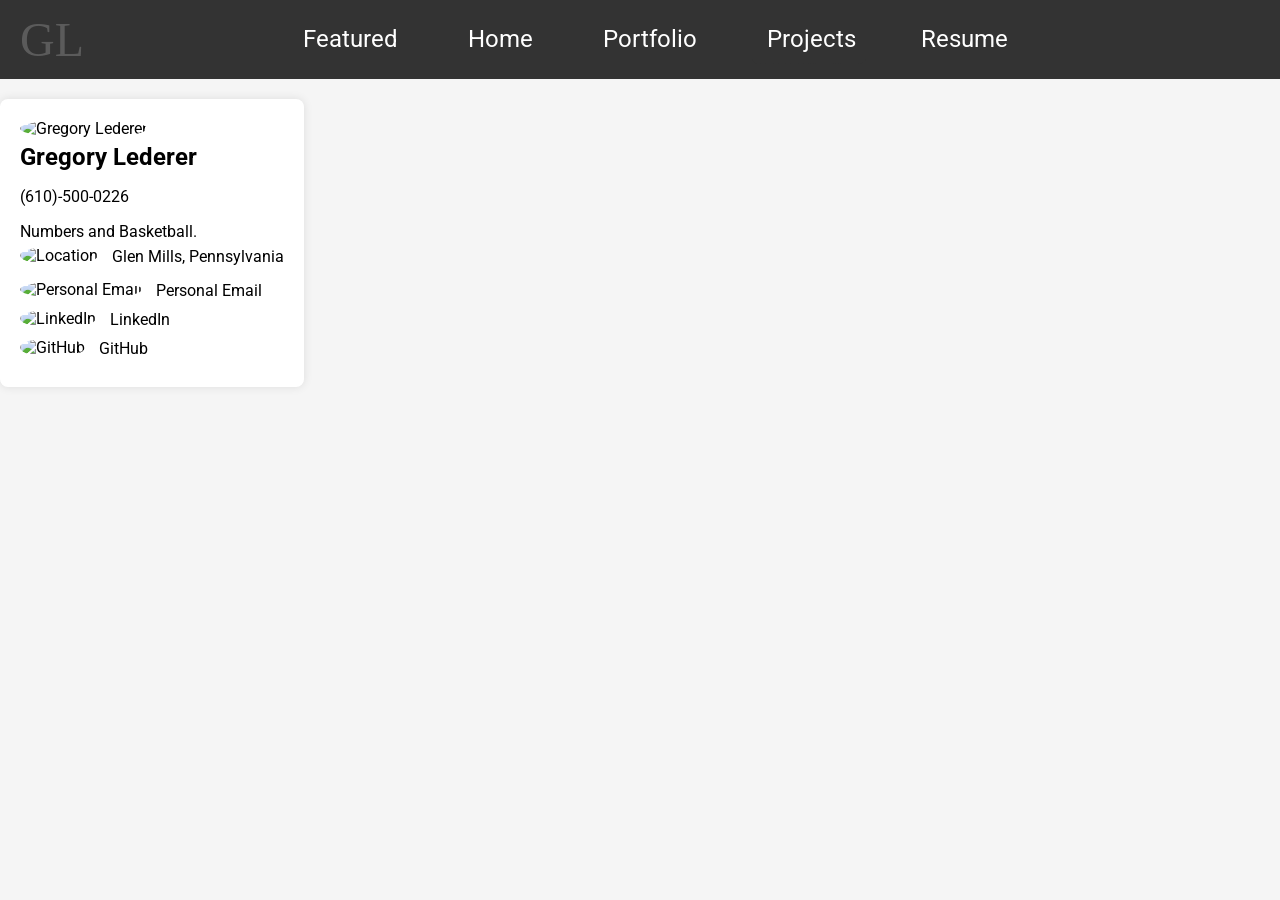
==== index.html @ 2424e84a "Update index.html" ====
<!DOCTYPE html>
<html lang="en">
<head>
    <meta charset="UTF-8">
    <meta name="viewport" content="width=device-width, initial-scale=1.0">
    <title>Gregory Lederer</title>
    <link href="https://fonts.googleapis.com/css2?family=Roboto:wght@400&display=swap" rel="stylesheet">
    <style>
        .sample-visuals {
            display: flex;
            flex-wrap: wrap;
            gap: 10px;
            margin-top: 10px;
        }

        .sample-visuals a {
            width: calc(20% - 10px);
            text-align: center;
            text-decoration: none;
            padding: 10px;
            background-color: #e3e3e3;
            border: 1px solid #ddd;
            border-radius: 5px;
            transition: background-color 0.3s;
        }

        .sample-visuals a:hover {
            background-color: #e0e0e0;
        }
        
        body {
            font-family: 'Roboto', sans-serif;
            background-color: #f5f5f5;
            margin: 0;
            padding: 0;
            box-sizing: border-box;
            display: flex:
            flex-direction: column;
        }

        .tabs {
            position: relative;
            display: flex;
            align-items: center;
            justify-content: center; /* still center the tab group */
            padding: 15px;
            background-color: #333;
            width: 100%;
            position: sticky;
            top: 0;
            z-index: 1000;
        }

        .tab {
            font-size: 24px;
            cursor: pointer;
            color: #fff;
            text-decoration: none;
            padding: 10px 15px;
            margin: 0 10px;
            border-radius: 5px;
            transition: background-color 0.3s;
        }

        .tab:hover {
            background-color: #555;
        }

        .container {
            display: flex;
            flex-direction: row; /* Updated to row */
            align-items: flex-start;
            margin: 20px 20px 20px 0; /* Adjusted margin */
            text-align: left;
        }

        .profile {
            background-color: #fff;
            border-radius: 8px;
            box-shadow: 0 0 10px rgba(0, 0, 0, 0.1);
            padding: 20px;
            text-align: left;
            margin-right: 20px;
            position: sticky;
            top: 70px;
            z-index: 100;
            transition: top 0.3s;
        }

        img {
            max-width: 150px;
            height: auto;
            margin-bottom: 5px;
        }

        .profile img {
            border-radius: 50%;
        }

        h1 {
            margin: 0;
            font-size: 24px;
        }

        p {
            margin-bottom: 5px;
        }

        .additional-info {
            text-align: left;
            margin-bottom: 10px;
        }

        .additional-info img {
            width: 25px;
            height: 25px;
            margin-right: 10px;
            vertical-align: middle;
        }

        .contact-icons a img {
            width: 25px;
            height: 25px;
            margin-right: 10px;
            vertical-align: middle;
        }

        .contact-icons a {
            display: block;
            margin-bottom: 5px;
            text-decoration: none;
            color: #000000;
            transition: text-decoration 0.3s;
        }

        .contact-icons a:hover {
            text-decoration: underline;
        }

        .homepage-content,
        .portfolio-content,
        .resume-content{
            width: 1100px;
            padding: 20px;
            background-color: #edebeb;
            border-radius: 8px;
            box-shadow: 0 0 10px rgba(0, 0, 0, 0.1);
            margin-bottom: 20px;
            display: none;
        }

        .portfolio-content .portfolio {
            display: flex;
            flex-wrap: wrap;
            gap: 5px;
        }

        .portfolio-content .portfolio-image {
            width: 100%;
            height: auto;
            max-height: 180px;    /* optional */
            border-radius: 8px;
            display: block;
            object-fit: cover;
        }
        /* Style the hyperlink color */
        .portfolio-content .portfolio a {
            color: #000;
            text-decoration: none;
        }
        /* Change color on hover for better user experience */
        .portfolio-content .portfolio a:hover {
            color: #333;
        }

        footer {
            margin-top: auto;
            background-color: #bfbfbf;
            color: #000;
            padding: 10px;
            text-align: center;
            width: 100%;
        }

        .dropdown {
            position: relative;
            display: inline-block;
        }

        .dropdown-title {
            cursor: pointer;
            border-bottom: 1px dashed #333;
            display: inline-block;
            padding-right: 10px;
        }

        .dropdown-content {
            display: none; /* Keep hidden by default */
            position: absolute;
            background-color: #f9f9f9;
            box-shadow: 0 8px 16px rgba(0, 0, 0, 0.2);
            z-index: 1;
            top: 100%;
            left: 0;
            min-width: 160px;
            border-radius: 6px;
            padding: 10px 0;
            flex-direction: column; /* Only needed when display is flex */
            align-items: center;
        }

        .dropdown-content p {
            padding: 10px;
            margin: 0;
        }

        .dropdown-content a {
            text-decoration: none;
            color: #000;
            padding: 8px 16px;
            width: auto;
            text-align: center;
            transition: background-color 0.3s;
        }

        .dropdown-content a:hover {
            text-decoration: underline;
            background-color: #e0e0e0;
        }

        .dropdown:hover .dropdown-content {
            display: flex; /* now flex ONLY when hovered */
            flex-direction: column;
            align-items: center;
        }

        .additional-images {
            display: flex;
            justify-content: space-between;
        }

        .portfolio-image.left {
            float: left;
        }

        .portfolio-image.right {
            float: right;
        }

        .sample-section {
            display: flex;
            flex-direction: column;
            gap: 10px;
            margin-top: 20px;
            clear: both;
        }

        .sample-buttons {
            display: flex;
            flex-wrap: wrap;
            gap: 10px;
        }

        .sample-buttons a {
            flex: 1 1 18%; /* Adjusts button width for each row */
            text-align: center;
            text-decoration: none;
            padding: 20px;
            background-color: #e3e3e3;
            border: 1px solid #ddd;
            border-radius: 5px;
            transition: background-color 0.3s;
            display: flex;
            align-items: center;
            justify-content: center;
        }

        .sample-buttons a:hover {
            background-color: #e0e0e0;
        }

        .read-more-content {
            display: none;
            margin-top: 10px;
        }

        .read-more-toggle {
            cursor: pointer;
            color: #8da2b8;
            font-weight: bold;
            display: inline-flex;
            align-items: center;
            margin-top: 5px;
            user-select: none;
        }

        .read-more-toggle:hover {
            text-decoration: underline;
        }

        .read-more-toggle .arrow {
            margin-left: 5px;
            transition: transform 0.3s ease;
        }

        .read-more-toggle.expanded .arrow {
            transform: rotate(90deg);
        }

        .experience-heading::before,
        .extracurricular-heading::before {
            content: "•";
            color: #000;
            margin-right: 8px;
            font-weight: bold;
            font-size: inherit;
        }

        .experience-date {
            font-size: 0.66em;
            font-style: italic;
            font-weight: normal;
            margin-left: 8px;
            color: #555;
        }

        .gl-initials {
            position: absolute;
            left: 20px;
            font-family: 'Georgia', serif;
            font-size: 48px;
            color: #666;
            opacity: 0.8;
            pointer-events: none;
        }

        .tab-group {
            display: flex;
            gap: 20px;
        }

        .project-grid {
            display: flex;
            flex-wrap: wrap;
            gap: 20px;
            margin-top: 20px;
        }

        .project-tile {
            width: 30%; /* allows 3 side-by-side */
            min-width: 280px;
            background-color: #ffffff;
            border-radius: 8px;
            box-shadow: 0 0 10px rgba(0, 0, 0, 0.1);
            padding: 10px;
            display: flex;
            flex-direction: column;
            align-items: center;
        }

        .project-tile iframe {
            width: 100%;
            height: 400px; /* taller than wide */
            border: none;
            border-radius: 4px;
            margin-bottom: 10px;
        }

        .project-tile h3 {
            font-size: 16px;
            text-align: center;
            margin: 0;
            color: #333;
        }

        .project-link {
            font-size: 16px;
            font-weight: bold;
            color: #004080;
            text-decoration: underline;
            text-align: center;
            transition: color 0.3s;
        }

        .project-link:hover {
            color: #0066cc;
        }

        /* Featured hero link */
        .featured-hero {
          display: flex;
          justify-content: center;
          margin: 15px 0 10px;
        }
        .hero-link {
          display: inline-block;
          border-radius: 8px;
          transition: box-shadow 0.25s ease, transform 0.2s ease;
        }
        .hero-image {
          width: 100%;         /* same dimensions as your portfolio tiles */
          max-width: 100%;
          height: 120px;
          border-radius: 8px;
          background-image: url('https://pbs.twimg.com/media/Gb42lyUXsAAgHhy?format=jpg&name=large');
          background-size: cover;
          background-position: center;
        }
        .hero-link:hover {
          box-shadow: 0 12px 24px rgba(0,0,0,0.25);
          transform: translateY(-1px);
        }

        /* Hover drop shadow for the two big portfolio thumbnails */
        #portfolio .portfolio > a > .portfolio-image {
          border-radius: 8px; /* keep rounded corners */
          transition: box-shadow 0.25s ease, transform 0.2s ease;
        }

        #portfolio .portfolio > a:hover > .portfolio-image,
        #portfolio .portfolio > a:focus-visible > .portfolio-image {
          box-shadow: 0 12px 24px rgba(0,0,0,0.25);
          transform: translateY(-1px);
        }

.profile-toggle,
.menu-toggle {
    display: none;
}

        /* Desktop-only fix for UNC WBB Practice Website hero image */
@media (min-width: 769px) {
  /* Stack the heading, image, and text vertically */
  #portfolio .portfolio {
    display: block;
  }

  /* Remove the huge right margin from this heading on desktop */
  #portfolio .portfolio h2 {
    margin-right: 0 !important;
  }

  /* Make the linked image a full-width rectangle under the heading */
  #portfolio .portfolio > a {
    display: block;
    width: 100%;
    margin: 10px 0;
  }

  #portfolio .portfolio-image {
    display: block;
    width: 100%;
    max-width: 100%;
    height: auto;
    max-height: none;
  }
}
        
@media (max-width: 768px) {

    /* Body & main layout stack vertically */
    body {
        display: block;
    }

    .container {
        flex-direction: column;
        margin: 80px 10px 10px;
    }

    /* Tabs bar: keep sticky */
    .tabs {
        justify-content: center;
        padding: 12px 16px;
        box-sizing: border-box;
    }

    /* Hide GL initials on small screens */
    .gl-initials {
        display: none;
    }

    /* Profile & menu buttons – MOBILE ONLY (bigger & a bit lower) */
    .profile-toggle,
    .menu-toggle {
        display: block;                 /* override desktop hide */
        position: fixed;                /* stay put while scrolling */
        top: 50px;                      /* move them further down the screen */
        transform: translateY(0);
        background-color: #333;
        border: none;
        font-size: 40px;                /* bigger icon */
        cursor: pointer;
        color: #fff;
        padding: 10px 14px;             /* bigger tap area */
        line-height: 1;
        z-index: 2001;                  /* above nav drawer + tabs */
    }

    .profile-toggle {
        left: 12px;
    }

    .menu-toggle {
        right: 12px;
    }

    /* TAB GROUP: off-canvas right panel */
    .tab-group {
        display: flex;
        flex-direction: column;
        position: fixed;
        top: 0;
        right: 0;
        height: 100%;
        width: 70%;
        max-width: 280px;
        background-color: #333;
        padding-top: 70px;              /* space from top so it clears the bar */
        padding-bottom: 20px;
        transform: translateX(100%);    /* hidden off-screen by default */
        transition: transform 0.25s ease-out;
        z-index: 1500;
    }

    .tab-group .tab,
    .tab-group .dropdown-title {
        margin: 0;
        width: 100%;
        text-align: left;
        font-size: 20px;
        padding: 10px 20px;
        border-radius: 0;
    }

    .tab-group .tab:hover,
    .tab-group .dropdown-title:hover {
        background-color: #555;
    }

    .tab-group .tab,
    .tab-group .dropdown-title,
    .tab-group .dropdown-content a {
        color: #fff;
    }

    .tab-group .dropdown-content a:hover {
        background-color: #555;
        color: #fff;
    }

    /* When burger is active, slide the panel in */
    .tabs.nav-open .tab-group {
        transform: translateX(0);
    }

    /* Make dropdown inside mobile nav render nicely as part of the panel */
    .dropdown {
        width: 100%;
    }

    .dropdown-content {
        position: static;
        box-shadow: none;
        background-color: transparent;
        padding: 0;
    }

    .dropdown-content a {
        padding: 8px 40px;
        width: 100%;
        text-align: left;
    }

    /* PROFILE: slide-in left drawer */
    .profile {
        position: fixed;
        top: 0;
        left: 0;
        width: 80%;
        max-width: 320px;
        height: 100%;
        margin: 0;
        border-radius: 0;
        box-shadow: 4px 0 15px rgba(0,0,0,0.3);
        transform: translateX(-100%);
        transition: transform 0.25s ease-out;
        z-index: 2000;
        overflow-y: auto;
    }

    .profile.profile-open {
        transform: translateX(0);
    }

    /* Make content fluid on mobile */
    .homepage-content,
    .portfolio-content,
    .resume-content {
        width: 100%;
        box-sizing: border-box;
        margin: 10px 0 20px 0;
    }

    /* Kill horizontal scroll: override fixed-width images */
    .portfolio-content .portfolio-image {
        width: 100%;
        height: 140px;
        background-size: cover;
        background-position: center;
    }

    .project-grid {
        flex-direction: column;
    }

    .project-tile {
        width: 100%;
        min-width: 0;
    }

    /* Sample buttons: 2 per row-ish */
    .sample-buttons a {
        flex: 1 1 45%;
        padding: 12px;
    }

    /* Safety: no horizontal scroll on small screens */
    html, body {
        max-width: 100%;
        overflow-x: hidden;
    }
}

     .honors-heading::before {
        content: none !important;
    }   
        
    </style>
</head>
<body>
    <div class="tabs">
        <button class="profile-toggle" aria-label="Open profile panel">
            &#128100;
        </button>
        <div class="gl-initials">GL</div>
        <button class="menu-toggle" aria-label="Open navigation menu">
            &#9776;
        </button>
        <div class="tab-group">
            <a class="tab" href="#featured">Featured</a>
            <a class="tab" href="#home">Home</a>
            <a class="tab" href="#portfolio">Portfolio</a>
            <div class="dropdown">
              <a class="tab dropdown-title">Projects</a>
              <div class="dropdown-content">
                <a href="#nba-projects" onclick="switchTab('nba-projects')">NBA</a>
                <a href="#school-projects" onclick="switchTab('school-projects')">School</a>
              </div>
            </div>
            <a class="tab" href="#resume">Resume</a>
        </div>
    </div>
    <div class="container">
        <div class="profile">
            <img src="https://pbs.twimg.com/media/GQnGmcwaAAAZxmA?format=jpg&name=medium" alt="Gregory Lederer" width="150" height="150">
            <h1>Gregory Lederer</h1>
            <p>(610)-500-0226</p>
            <p>
                Numbers and Basketball.
            </p>
            <div class="additional-info">
                <img src="https://cdn3.iconfinder.com/data/icons/business-life-1/532/placeholder_map_marker_position_pinpoint-512.png" alt="Location">
                Glen Mills, Pennsylvania
            </div>
            <div class="contact-icons">
                <a href="mailto:gregoryled@yahoo.com">
                    <img src="https://static.vecteezy.com/system/resources/previews/023/618/290/non_2x/email-icon-clipart-free-free-png.png" alt="Personal Email">
                    Personal Email
                </a>
                <a href="https://www.linkedin.com/in/gregorylederer/">
                    <img src="https://static.vecteezy.com/system/resources/previews/018/930/587/original/linkedin-logo-linkedin-icon-transparent-free-png.png" alt="LinkedIn">
                    LinkedIn
                </a>
                <a href="https://github.com/glederer04">
                    <img src="https://cdn-icons-png.flaticon.com/512/25/25231.png" alt="GitHub">
                    GitHub
                </a>
            </div>
        </div>

        <div class="portfolio-content tab-content" id="featured">
            <h2 style="font-size: 32px; text-decoration: underline;">Featured</h2>
            <p style="margin-top: -10px;">A few featured items that offer a quick snapshot of the work I do in basketball analytics, reporting, and data storytelling.</p>
            <p style="text-align: center; margin-top: 15px;">
              <span style="font-size: 0.9em; color: #444;">Click the image below for a link to a demo UNC WBB Practice Shiny App</span>
                <div class="featured-hero">
                    <a class="hero-link"
                     href="https://gregorylederer.shinyapps.io/DEMO_UNC_WBB_24-25Prac/"
                     target="_blank"
                     aria-label="Open demo UNC WBB Practice Shiny App">
                    <img class="hero-image"
                         src="https://pbs.twimg.com/media/Gb42lyUXsAAgHhy?format=jpg&name=large"
                         alt="UNC WBB Practice Website preview">
                  </a>
                </div>
            </p>
            <div class="project-grid" style="margin-top: 15px;">
              <div class="project-tile">
                  <iframe src="Sample_ExhibitionReport.pdf#view=FitH" type="application/pdf"></iframe>
                  <a href="Sample_ExhibitionReport.pdf" target="_blank" class="project-link" title="Click to view full screen">
                    <span style="font-size: 0.85em;">Scrimmage Recap<br>Click to view full screen</span>
                  </a>
                </div>
             <div class="project-tile">
                <iframe src="SampleWBBScout.pdf#view=FitH" type="application/pdf"></iframe>
                <a href="SampleWBBScout.pdf" target="_blank" class="project-link" title="Click to view full screen">
                  <span style="font-size: 0.85em;">Pre-Game Report<br>Click to view full screen</span>
                </a>
              </div>
              <div class="project-tile">
                <iframe src="PG_Salaries_P1.html"></iframe>
                <a href="PG_Salaries_P1.html" target="_blank" class="project-link" title="Click to view full screen">
                  <span style="font-size: 0.85em;">NBA PG Salary Analysis<br>Click to view full screen</span>
                </a>
              </div>
              <div class="project-tile">
                <iframe src="Sample Pre-Game Report.pdf#view=FitH" type="application/pdf"></iframe>
                <a href="Sample Pre-Game Report.pdf" target="_blank" class="project-link" title="Click to view full screen">
                  <span style="font-size: 0.85em;">Pre-Game Report<br>Click to view full screen</span>
                </a>
              </div>
            </div>
        </div>
        
        <div class="homepage-content tab-content" id="home">
            <h2 style="font-size: 32px; text-decoration: underline;">About Me</h2>
            <p>Hi, I’m Gregory Lederer — a graduate from the <b>University of North Carolina at Chapel Hill</b> with a major in <b>Statistics & Analytics</b> and minors in <b>Data Science</b> <em>and</em> <b>Geography</b> (the second one kind of happened by accident, but I’m proud of it).</p>
            <p>Originally from Glen Mills, PA, and formerly at UMass Amherst, I’ve always been passionate about using data to better understand the game of basketball — and sports in general. I love digging into analytics, creating visualizations, and building tools that make insights easy to understand and actionable.</p>
            <p>Last summer (2025), I interned in <b>Data Analytics</b> with the <b>Miami HEAT</b>, where I worked on internal documentation tools, contributed to predictive modeling projects, and gained hands-on experience with the day-to-day analytics operations of an NBA organization.</p>
            <p>Also worth knowing: I’m a huge Philadelphia Phillies fan… but not an Eagles fan (NY Giants &gt;).</p>
            <p>In the long term, I’m working toward a career in the NBA — whether that’s on the basketball or business side — where I can combine my competitive mindset, creativity, and data-driven approach to help a team win.</p>

            <h2 style="font-size: 32px; text-decoration: underline;">Honors &amp; Programs</h2>

                <h2 class="honors-heading">
                  <img src="https://upload.wikimedia.org/wikipedia/en/thumb/0/03/National_Basketball_Association_logo.svg/960px-National_Basketball_Association_logo.svg.png"
                       alt="NBA Logo"
                       style="height: 1em; vertical-align: middle; margin-left: 1px;">
                  NBA Future Analytics Stars Program
                  <span class="experience-date">January 2026 – May 2026</span>
                </h2>

                <p>
                  Selected as 1 of 50 participants from ~2,500 applicants for the NBA’s Future Analytics Stars program.
                  Participating in NBA-led analytics training and mentorship with exposure to front-office workflows.
                  Analyzed NBA optical tracking and skeletal pose data to extract player movement patterns and spatial interactions, developing experience working with high-frequency spatiotemporal data for basketball insights.
                </p>
            
            <h2 style="font-size: 32px; text-decoration: underline;">Experiences</h2>
            <h2>
                <img src="https://upload.wikimedia.org/wikipedia/commons/thumb/d/d7/North_Carolina_Tar_Heels_logo.svg/1200px-North_Carolina_Tar_Heels_logo.svg.png" alt="UNC Logo" style="height: 1em; vertical-align: middle; margin-left: 1px;">
                Senior Basketball Analytics Assistant - 
                <a href="https://goheels.com/sports/womens-basketball" style="text-decoration: none; color: #333; border-bottom: 1px dashed #333;" target="_blank">
                    UNC Women's Basketball
                </a>
                <span class="experience-date">October 2024 – April 2026</span>
            </h2>
            <div class="read-more-toggle">Read More <span class="arrow">&#9654;</span></div>
            <div class="read-more-content">
            <p>During the 2025–26 season, I stepped into a larger leadership role while continuing to expand how analytics is integrated across UNC Women’s Basketball. I built and led the program’s first student analyst team—recruiting, training, and managing multiple students who supported practice reporting, scouting, and special projects—marking the first time the program has had multiple dedicated analytics contributors. This growth reflected both the staff’s trust in me and the broader commitment to incorporating analytics into daily operations and decision-making.</p>
            <p>The 2025-26 season itself was one of the most successful stretches in program history. We advanced to the Sweet 16 for a second consecutive year, secured 14 ACC wins, and recorded back-to-back 25-win seasons—all firsts under the current staff. Additionally, the team achieved back-to-back seasons with 13+ ACC wins for the first time in program history and set a single-season program record in three-pointers made. These accomplishments were particularly notable given our roster makeup, as we were the 7th youngest team in the Power 4 with 11 underclassmen, highlighting both player development and the effectiveness of our overall process.</p>
            <p>During the 2024-25 season, I had the opportunity to join and contribute to the success of the UNC Women’s Basketball team as their Basketball Analytics Assistant. I played a key role in the team’s achievements, including securing a top 14 ranking in the final AP poll, with a peak of 8th during week 17, and the most wins under the current head coach. The team also earned a program-best tournament seed in over a decade, hosted March Madness games for the first time under the current staff, and reached the Sweet 16 for the second time with this coaching staff. It has been rewarding to see how my work in analytics has supported the team’s growth and success. </p>
            <p>In my role, I oversee the management of a comprehensive practice database that tracks player stats, shot locations, and overall progress, ensuring all data is accurate and up to date. I generate custom visual analytics reports for coaches after each practice using a Shiny App, providing insights into player development and team performance to help drive adjustments. Additionally, I developed a custom Shiny App to analyze offensive set metrics, helping coaches make more informed decisions on play calls by comparing set effectiveness based on key metrics like shot quality, turnovers, and fouls. I also assist with personalized scouting reports for each game, offering actionable insights that align with the coaches' observations and strategy. These projects, along with the numerous miscellaneous reports that are completed when needed, assist our coaches to make the most well-informed decisions they can.</p>
            </div>
                
            <h2>
                <img src="https://upload.wikimedia.org/wikipedia/en/thumb/f/fb/Miami_Heat_logo.svg/1200px-Miami_Heat_logo.svg.png" alt="Heat Logo" style="height: 1em; vertical-align: middle; margin-left: 1px;">
                Data Analytics Intern - 
                <a href="https://www.nba.com/heat/" style="text-decoration: none; color: #333; border-bottom: 1px dashed #333;" target="_blank">
                    Miami HEAT
                </a> & 
                <a href="https://601analytics.com" style="text-decoration: none; color: #333; border-bottom: 1px dashed #333;" target="_blank">
                    601 Analytics
                </a>
                <span class="experience-date">June – August 2025</span>
            </h2>
            <div class="read-more-toggle">Read More <span class="arrow">&#9654;</span></div>
            <div class="read-more-content">
            <p>During the summer of 2025, I had the opportunity to work in data analytics with the Miami HEAT, where I collaborated closely with 601 Analytics. A large portion of my work focused on improving internal documentation and workflows, which included designing a custom HTML-based site that organized all of our data pipelines, reports, models, and code. This involved developing a searchable navigation system, building interactive PDF viewers, and integrating team-based filters so staff could easily find and understand the resources they needed. The project was used across departments and will continue to serve as a long-term reference hub for the organization.</p>
            <p>In addition to documentation, I spent time working in SQL and Python to support our internal modeling projects, most notably contributing to an in-season attendance forecast model. I helped clean, structure, and analyze large event-level datasets that powered the model and collaborated with the team on how to best communicate results. Toward the end of the summer, I also co-led a presentation to the organization on increasing game viewership and engagement, which was selected as the winning intern project.</p>
            </div>
            
            <h2>
                <img src="https://upload.wikimedia.org/wikipedia/en/thumb/c/c7/SacramentoKings.svg/1200px-SacramentoKings.svg.png" alt="Kings Logo" style="height: 1em; vertical-align: middle; margin-left: 1px;">
                Business Intelligence Intern - 
                <a href="https://www.nba.com/kings/" style="text-decoration: none; color: #333; border-bottom: 1px dashed #333;" target="_blank">
                    Sacramento Kings
                </a>
                <span class="experience-date">June – August 2024</span>
            </h2>
            <div class="read-more-toggle">Read More <span class="arrow">&#9654;</span></div>
            <div class="read-more-content">
            <p>During the summer of 2024, I had the incredible opportunity to intern with the Sacramento Kings as part of their Business Intelligence team. During my time there, I honed my skills in SQL, R, and Tableau while gaining valuable insights into the inner workings of an NBA team. I learned how data drives critical business decisions and how the organization operates behind the scenes. One of my key projects involved creating efficient, long-lasting dashboards in Tableau for the marketing department to evaluate the success of events at the Golden 1 Center. This experience allowed me to understand the importance of creating tools that not only provide immediate insights but also remain functional and relevant over time.</p>
            <p>In addition to dashboard creation, I also developed a logistic regression model in R to predict the likelihood of season ticket members retaining their memberships for the next season. I integrated this model into a Shiny app, providing an interactive tool for the team to use in their decision-making process. SQL played a crucial role in both projects, enabling me to manage and manipulate the data effectively. I want to thank everyone who helped me get this opportunity and the entire team at the Kings for making this experience so rewarding. I'm excited to apply the skills and knowledge I've gained to future opportunities in sports analytics and business intelligence.</p>
            </div>
                
            <h2>
                <img src="https://upload.wikimedia.org/wikipedia/commons/thumb/2/23/UMass_Amherst_athletics_logo.svg/1200px-UMass_Amherst_athletics_logo.svg.png" alt="UMass Logo" style="height: 1em; vertical-align: middle; margin-left: 1px;">
                Analytics Assistant - 
                <a href="https://umassathletics.com/sports/baseball" style="text-decoration: none; color: #333; border-bottom: 1px dashed #333;" target="_blank">
                    UMass Baseball
                </a>
                <span class="experience-date">February – May 2024</span>
            </h2>
            <div class="read-more-toggle">Read More <span class="arrow">&#9654;</span></div>
            <div class="read-more-content">
            <p>Spring of 2024 marked the beginning of an exciting journey for me as I stepped into the role of an analytics assistant with UMass baseball. Working closely with our cutting-edge software, <a href="https://www.trumedianetworks.com/" style="text-decoration: none; color: #333; border-bottom: 1px dashed #333;" target="_blank">TruMedia</a>, I was tasked with managing a myriad of statistics, visualizations, and video analyses. My responsibilities extended to utilizing this wealth of data for team evaluation, scouting, and strategic planning. As someone deeply passionate about gaining hands-on experience in the realm of baseball analytics, I saw this opportunity as an ideal starting point. With a solid foundation in hard skills like R, Python, Tableau, and data science principles, I was confident in my ability to contribute effectively to the team's objectives. Moreover, I was eager to delve deeper into the strategic intricacies that define the game, leveraging my existing knowledge to enhance our approach.</p>
            </div>
                
            <h2>
                <img src="https://upload.wikimedia.org/wikipedia/commons/thumb/2/23/UMass_Amherst_athletics_logo.svg/1200px-UMass_Amherst_athletics_logo.svg.png" alt="UMass Logo" style="height: 1em; vertical-align: middle; margin-left: 1px;">
                Student Manager / Analytics Assistant - 
                <a href="https://umassathletics.com/sports/mens-basketball" style="text-decoration: none; color: #333; border-bottom: 1px dashed #333;" target="_blank">
                    UMass Men's Basketball
                </a>
                <span class="experience-date">December 2022 – April 2024</span>
            </h2>
            <div class="read-more-toggle">Read More <span class="arrow">&#9654;</span></div>
            <div class="read-more-content">
            <p>As a student manager for the UMass Men's Basketball team, from December of my freshman year up until the end of the season my sophomore year, I immersed myself in a dynamic role that seamlessly merged my love for basketball with my proficiency in data science. A significant part of my responsibilities involved developing and maintaining a user-friendly website using Shiny Apps in R, offering insightful visualizations of individual and team practice metrics. Beyond the digital realm, I dedicated over 30 hours per week to executing managerial duties, collaborating closely with coaches, staff, and fellow managers to ensure the smooth operation of practices and games throughout the season.</p>
            <p>My role extended beyond the traditional boundaries of a student manager. Leveraging my skills in R programming, Microsoft Excel, strategy, and statistics, I provided crucial analytics to coaches, staff, and players. Whether it was generating pregame and postgame reports or contributing to special projects, I found immense satisfaction in applying my data-driven insights to enhance player performance and overall team dynamics. This hands-on experience not only enriched my academic journey but also solidified my passion for the intersection of sports management and data analytics.</p>
            </div>
                
            <h2>
                <img src="https://intellisportanalytics.com/_next/static/media/logo-icon-black.3ec242ad.png" alt="IntelliSport Logo" style="height: 1em; vertical-align: middle; margin-left: 1px;">
                Summer Associate - 
                <a href="https://intellisportanalytics.com/" style="text-decoration: none; color: #333; border-bottom: 1px dashed #333;" target="_blank">
                    IntelliSport Analytics
                </a>
                <span class="experience-date">March – September 2023</span>
            </h2>
            <div class="read-more-toggle">Read More <span class="arrow">&#9654;</span></div>
            <div class="read-more-content">
            <p>As a Summer Associate at IntelliSport Analytics following my freshman year (2023), I delved into the dynamic realm of sports data analytics, contributing to the company's mission of providing sport industry leaders with actionable insights. Using mixed-method data analytics tools, I engaged in quantitative research and analysis to empower decision-makers with the information necessary for strategic choices. Throughout the summer, I presented findings and collaborated on a specific project, honing my skills in quantitative research, data analytics, and statistics.</p>
            <p>My time at IntelliSport Analytics was a pivotal experience that allowed me to apply classroom knowledge to real-world challenges within the sports industry. The opportunity to work on meaningful projects not only enhanced my analytical skills but also deepened my understanding of the intersection between data and sports.</p>
            </div>
                
            <h2>
                <img src="https://thetournament.com/wp-content/uploads/2023/12/TBT-Black_outline-01-1-1.png" alt="TBT Logo" style="height: 1em; vertical-align: middle; margin-left: 1px;">
                Events Intern - 
                <a href="https://thetournament.com/" style="text-decoration: none; color: #333; border-bottom: 1px dashed #333;" target="_blank">
                    The Basketball Tournament (TBT)
                </a>
                <span class="experience-date">April – August 2023</span>
            </h2>
            <div class="read-more-toggle">Read More <span class="arrow">&#9654;</span></div>
            <div class="read-more-content">
            <p>As an Events Intern for The Basketball Tournament (TBT) during the summer after my freshman year (2023), I embraced a hybrid role that allowed me to contribute both remotely and in person. My responsibilities spanned various facets of event planning and execution, from managing online orders for product tracking and shipping to coordinating game-day operations in the high-energy atmosphere of competitive basketball.</p>
            <p>My hands-on involvement in the planning and execution of TBT provided valuable insights into the intricacies of organizing a major sporting event. Working closely with the team, I gained practical experience in managing logistics, handling online orders efficiently, and seamlessly executing game-day operations. The in-person component of my role took me to Philadelphia, where I contributed to the success of the semi-final and final games, adding a dynamic and unforgettable dimension to my internship experience.</p>
            </div>
                
            <h2 class="experience-heading">Basketball Analyst - <a href="https://www.fullcourtanalytics.com/" style="text-decoration: none; color: #333; border-bottom: 1px dashed #333;" target="_blank">Full Court Analytics</a><span class="experience-date">October 2022 – February 2023</span></h2>
            <div class="read-more-toggle">Read More <span class="arrow">&#9654;</span></div>
            <div class="read-more-content">
            <p>During the winter of my freshman year (2022), I embarked on my first basketball-centric role as a Basketball Analyst for Full Court Analytics. This remote position involved providing high school basketball coaches with cutting-edge analytics, insights, and custom reports. My primary focus was breaking down game footage through in-depth analysis, offering valuable insights to coaches for strategic planning. This experience not only enhanced my strategic thinking and statistical skills but also fueled my passion for leveraging data to optimize performance in the dynamic world of basketball.</p>
            </div>
                
            <h2 class="experience-heading">Data Analytics/Game Day Operations - <a href="https://www.pioneervalleytip-off.com/" style="text-decoration: none; color: #333; border-bottom: 1px dashed #333;" target="_blank">Pioneer Valley Tip-Off</a><span class="experience-date">October – December 2022</span></h2>
            <div class="read-more-toggle">Read More <span class="arrow">&#9654;</span></div>
            <div class="read-more-content">
            <p>During the winter of my freshman year (2022), I played a pivotal role in the game day operations and data analytics for the Pioneer Valley Tip-Off, a student-run high school basketball event held on the UMass Amherst campus. Leveraging my skills in data analytics and statistics, I utilized software to provide teams with advanced in-game statistics. Collaborating with fellow students who shared similar interests, I actively supported all event teams throughout the weekend, contributing to the success of this engaging high school basketball showcase. This experience not only strengthened my leadership abilities but also allowed me to apply my analytical skills in a real-world, dynamic setting.</p>
            </div>
                
            <h2 style="font-size: 32px; text-decoration: underline;">Extracurricular Activities</h2>
            <h2><img src="https://upload.wikimedia.org/wikipedia/commons/thumb/d/d7/North_Carolina_Tar_Heels_logo.svg/1200px-North_Carolina_Tar_Heels_logo.svg.png" alt="UNC Logo" style="height: 1em; vertical-align: middle; margin-left: 1px;"><a href="https://cads.cs.unc.edu" style="text-decoration: none; color: #333; border-bottom: 1px dashed #333;" target="_blank">Carolina Analytics & Data Science Club</a></h2>
            <div class="read-more-toggle">Read More <span class="arrow">&#9654;</span></div>
            <div class="read-more-content">
            <p>During my first semester at UNC, I joined the Carolina Analytics & Data Science (CADS) club at UNC-Chapel Hill, the largest data science organization on campus. As a new member, I'm excited to explore opportunities to develop my skills, connect with fellow students and mentors, and dive deeper into the dynamic field of data science through workshops, events, and career panels.</p>
            </div>
                
            <h2><img src="https://upload.wikimedia.org/wikipedia/commons/thumb/d/d7/North_Carolina_Tar_Heels_logo.svg/1200px-North_Carolina_Tar_Heels_logo.svg.png" alt="UNC Logo" style="height: 1em; vertical-align: middle; margin-left: 1px;"><a href="https://csbcunc.com" style="text-decoration: none; color: #333; border-bottom: 1px dashed #333;" target="_blank">Carolina Sport Business Club</a></h2>
            <div class="read-more-toggle">Read More <span class="arrow">&#9654;</span></div>
            <div class="read-more-content">
            <p>My first semester at UNC I became a member of the Carolina Sport Business Club (CSBC) at UNC-Chapel Hill. CSBC provides an exciting platform for students pursuing careers in the sports industry, offering professional development, networking opportunities, and unique experiences like visiting sports venues and engaging with industry professionals. Through CSBC, I’m looking forward to connecting with others who share my passion for sports and business.</p>
            </div>
                
            <h2><img src="https://upload.wikimedia.org/wikipedia/commons/thumb/2/23/UMass_Amherst_athletics_logo.svg/1200px-UMass_Amherst_athletics_logo.svg.png" alt="UMass Logo" style="height: 1em; vertical-align: middle; margin-left: 1px;"><a href="https://www.isenberg.umass.edu/people/mccormack-sport-analytics-club" style="text-decoration: none; color: #333; border-bottom: 1px dashed #333;" target="_blank">McCormack Strategy & Analytics Club</a></h2>
            <div class="read-more-toggle">Read More <span class="arrow">&#9654;</span></div>
            <div class="read-more-content">
            <p>During my time at UMass, I was an active member of the McCormack Strategy & Analytics Club, where I contributed to the creation and discussion of advanced statistics and ideas within the realm of sports. As part of this vibrant community, we hosted various engaging activities, including guest speaker sessions, discussions on sports statistics and coding, and special events centered around the utilization of advanced analytics within the sports industry. Being a part of this club not only expanded my knowledge but also provided a platform for in-depth exploration and collaboration with like-minded individuals passionate about the intersection of strategy, analytics, and sports.</p>
            </div>
                
            <h2><img src="https://upload.wikimedia.org/wikipedia/commons/thumb/2/23/UMass_Amherst_athletics_logo.svg/1200px-UMass_Amherst_athletics_logo.svg.png" alt="UMass Logo" style="height: 1em; vertical-align: middle; margin-left: 1px;"><a href="https://www.mccormackstudentleaders.com/" style="text-decoration: none; color: #333; border-bottom: 1px dashed #333;" target="_blank">McCormack Student Leaders Club</a></h2>
            <div class="read-more-toggle">Read More <span class="arrow">&#9654;</span></div>
            <div class="read-more-content">
            <p>During my time at UMass, I actively participated in the McCormack Sport Leaders, a student-run sport management organization committed to fostering experiential learning and helping students excel in the field. Within this dynamic group, we sponsored tournaments, organized sporting events, and hosted guest speakers each semester, creating unique opportunities for students to interact with faculty and gain real-world experience in the sports industry. Being part of McCormack Sport Leaders not only enhanced my understanding of sport management but also provided invaluable hands-on experiences and networking opportunities that complemented my academic pursuits. </p>
            </div>
            <!-- You can add more content here, including text and images -->
        </div>
        <div class="portfolio-content tab-content" id="portfolio">
            <div class="portfolio">
                <h2 style="margin-right: 500px;"><a href="https://gregorylederer.shinyapps.io/DEMO_UNC_WBB_24-25Prac/" target="_blank">UNC WBB Practice Website</a></h2>
                <a href="https://gregorylederer.shinyapps.io/DEMO_UNC_WBB_24-25Prac/" target="_blank">
                    <img class="portfolio-image"
                         src="https://pbs.twimg.com/media/Gb42lyUXsAAgHhy?format=jpg&name=large"
                         alt="UNC WBB Practice Website preview">
                </a>
                <p>Explore a demo of the practice website I created for UNC Women’s Basketball, designed to streamline team data and deliver insightful visualizations. This interactive platform, built with Shiny, allows coaches to access practice stats, player performance metrics, and trends with ease, supporting strategic decision-making.</p>

                <br>
                <p><i>Some of the visuals and projects shown below are from earlier stages of my work. While a few are more basic, they reflect how my skills have grown and progressed over time.</i></p>
                
                <h2>Sample Visuals</h2>
                <div class="sample-section">
                    <div class="sample-buttons">
                        <a href="Sample_ExhibitionReport.png" target="_blank">Scrimmage Recap</a>
                        <a href="Four Factor Heatmap.pdf" target="_blank">Four Factor Heatmap</a>
                        <a href="ReportCards.pdf" target="_blank">Report Cards</a>
                        <a href="Plots.pdf" target="_blank">Plots</a>
                        <a href="Radars.pdf" target="_blank">Radars</a>
                        <a href="Lineups.pdf" target="_blank">Lineups</a>
                        <a href="FourFactors.pdf" target="_blank">Four Factors</a>
                        <a href="Dumbbells.pdf" target="_blank">Dumbbells</a>
                    </div>
                </div>

                <h2>Sample Projects</h2>
                <div class="sample-section">
                    <div class="sample-buttons">
                        <a href="SampleWBBScout.pdf" target="_blank">Sample WBB Analytics Scouting Report</a>
                        <a href="HM_1Page.pdf" target="_blank">High-Major 1 Page Scout</a>
                        <a href="Mid-Major_1Page.pdf" target="_blank">Mid-Major 1 Page Scout</a>
                        <a href="Sample Pre-Game Report.pdf" target="_blank">Pre-Game Report</a>
                        <a href="Lineup Report.pdf" target="_blank">Lineup Report</a>
                        <a href="Individual Practice Reports.pdf" target="_blank">Sample Practice Reports</a>
                        <a href="Out of Conference Report.pdf" target="_blank">Out of Conference Report</a>
                        <a href="Game vs Practice Progress.pdf" target="_blank">Game vs. Practice Progress</a>
                        <a href="12:13 Tournament Seed Projections.pdf" target="_blank">A10 Tournament Seed Projections</a>
                    </div>
                </div>

                <h2>Certificates</h2>
                <div class="sample-section">
                    <div class="sample-buttons">
                        <a href="DataAnalysis_Certificate.pdf" target="_blank">Data Analysis</a>
                        <a href="BusinessAnalysis_Certificate.pdf" target="_blank">Business Analysis</a>
                    </div>
                </div>

            </div>
        </div>
        <div class="portfolio-content tab-content" id="nba-projects">
          <h2>NBA Projects</h2>
          <p style="margin-top: -10px;">
            This section features small NBA-focused research projects I’ve created to showcase my skills, knowledge, and passion for basketball analytics. Some were completed independenty and others as application materials for positions. The code for these projects can also be found on my <a href="https://github.com/glederer04">Github</a>.
          </p>
          <div class="project-grid">
            <div class="project-tile">
              <iframe src="PG_Salaries_P2.html"></iframe>
              <a href="PG_Salaries_P2.html" target="_blank" class="project-link" title="Click to open full screen">
                <span style="font-size: 0.85em;">Click to view full screen</span>
                </a>
            </div>
            <div class="project-tile">
              <iframe src="PG_Salaries_P1.html"></iframe>
              <a href="PG_Salaries_P1.html" target="_blank" class="project-link" title="Click to open full screen">
                <span style="font-size: 0.85em;">Click to view full screen</span>
                </a>
            </div>

            <div class="project-tile">
              <iframe 
                src="https://www.youtube.com/embed/QFn75jdIsSg" 
                title="2025-26 NBA MVP Predictions Project Video"
                frameborder="0"
                allow="accelerometer; autoplay; clipboard-write; encrypted-media; gyroscope; picture-in-picture"
                allowfullscreen>
              </iframe>
              <a href="https://youtu.be/QFn75jdIsSg" target="_blank" class="project-link" title="Watch on YouTube">
                <span style="font-size: 0.85em;">2025-26 NBA MVP Predictions<br>NBA Future Analytics Stars Application Challenge</span>
              </a>
            </div>

            <div class="project-tile">
              <iframe 
                src="https://www.youtube.com/embed/_1MY1NA_R7E" 
                title="Milwaukee Bucks Anti-Tanking Proposal Presentation"
                frameborder="0"
                allow="accelerometer; autoplay; clipboard-write; encrypted-media; gyroscope; picture-in-picture"
                allowfullscreen>
              </iframe>
              <a href="https://youtu.be/_1MY1NA_R7E" target="_blank" class="project-link" title="Watch on YouTube">
                <span style="font-size: 0.85em;">Milwaukee Bucks Anti-Tanking Presentation<br>Anti-Tanking Proposals from MIL's Perspective</span>
              </a>
            </div> 

            <div class="project-tile">
              <iframe src="Bucks_AntiTanking_Proposal.pdf"></iframe>
              <a href="Bucks_AntiTanking_Proposal.pdf" target="_blank" class="project-link" title="Click to open full screen">
                <span style="font-size: 0.85em;">
                  Milwaukee Bucks Anti-Tanking Project<br>
                  Anti-Tanking Proposals from MIL's Perspective
                </span>
              </a>
            </div>
              
            <div class="project-tile">
              <iframe src="Clippers_OnePage.pdf"></iframe>
              <a href="Clippers_OnePage.pdf" target="_blank" class="project-link" title="Click to open full screen">
                <span style="font-size: 0.85em;">
                  LA Clippers One-Page Analysis<br>
                  NBA Team Evaluation Project
                </span>
              </a>
            </div>
              
          </div>
        </div>
        <div class="portfolio-content tab-content" id="school-projects">
          <h2>School Projects</h2>
          <p style="margin-top: -10px;">
            A variety of different projects I completed for school that I thought were worth sharing here.
          </p>
          <div class="project-grid">

              <div class="project-tile">
                  <iframe src="Championship_Group_5_Final.pdf#view=FitH" type="application/pdf"></iframe>
                  <a href="Championship_Group_5_Final.pdf" target="_blank" class="project-link" title="Click to view full screen">
                    <span style="font-size: 0.85em;">STOR 538 - Click to view full screen</span>
                  </a>
                </div>
    
              <div class="project-tile">
              <iframe src="STOR320_Final.html"></iframe>
              <a href="STOR320_Final.html" target="_blank" class="project-link" title="Click to open full screen">
                <span style="font-size: 0.85em;">STOR 320 - Click to view full screen</span>
                </a>
            </div>
            <div class="project-tile">
              <iframe src="Lederer_STOR496.pdf#view=FitH" type="application/pdf"></iframe>
              <a href="Lederer_STOR496.pdf" target="_blank" class="project-link" title="Click to view full screen">
                <span style="font-size: 0.85em;">STOR 496 - Click to view full screen</span>
              </a>
            </div>
          </div>
        </div>
        <div class="resume-content tab-content" id="resume">
            <h2>Resume</h2>
            <iframe src="Lederer_Resume.pdf" width="100%" height="600px" style="border: none;"></iframe>
            <!-- You can add more content here, including text and images -->
        </div>
    </div>
    <script>
    document.addEventListener('DOMContentLoaded', function () {
        var tabs = document.querySelectorAll('.tab');
        tabs.forEach(function (tab) {
            tab.addEventListener('click', function (event) {
                event.preventDefault();
                var tabId = this.getAttribute('href').substring(1);
                var contents = document.querySelectorAll('.homepage-content, .portfolio-content, .resume-content, .visual-content');
                contents.forEach(function (content) {
                    content.style.display = 'none';
                });
                document.getElementById(tabId).style.display = 'block';
            });
        });
        window.location.hash = 'home';
    });
        
    function toggleDropdown(dropdownId) {
        var dropdownContent = document.getElementById(dropdownId);
        if (dropdownContent.style.display === "block") {
            dropdownContent.style.display = "none";
        } else {
            dropdownContent.style.display = "block";
        }
    }

        document.querySelectorAll('.read-more-toggle').forEach(toggle => {
            toggle.addEventListener('click', () => {
                const content = toggle.nextElementSibling;
                const arrow = toggle.querySelector('.arrow');
                const expanded = toggle.classList.toggle('expanded');
                content.style.display = expanded ? 'block' : 'none';
            });
        });
        function switchTab(tabId) {
            var contents = document.querySelectorAll('.homepage-content, .portfolio-content, .resume-content, .visual-content');
            contents.forEach(function (content) {
                content.style.display = 'none';
            });
            document.getElementById(tabId).style.display = 'block';
        }

            // --- Mobile hamburger + profile drawer ---
    document.addEventListener('DOMContentLoaded', function () {
        var menuToggle = document.querySelector('.menu-toggle');
        var profileToggle = document.querySelector('.profile-toggle');
        var tabsBar = document.querySelector('.tabs');
        var profilePanel = document.querySelector('.profile');

        if (menuToggle && tabsBar) {
            menuToggle.addEventListener('click', function (e) {
                e.stopPropagation();
                tabsBar.classList.toggle('nav-open');
            });
        }

        if (profileToggle && profilePanel) {
            profileToggle.addEventListener('click', function (e) {
                e.stopPropagation();
                profilePanel.classList.toggle('profile-open');
            });
        }

        // Close nav/profile if user taps anywhere in main content
        document.addEventListener('click', function () {
            if (tabsBar) {
                tabsBar.classList.remove('nav-open');
            }
            if (profilePanel) {
                profilePanel.classList.remove('profile-open');
            }
        });

        // Prevent clicks inside profile from closing it immediately
        if (profilePanel) {
            profilePanel.addEventListener('click', function (e) {
                e.stopPropagation();
            });
        }
    });
</script>

</body>
</html>
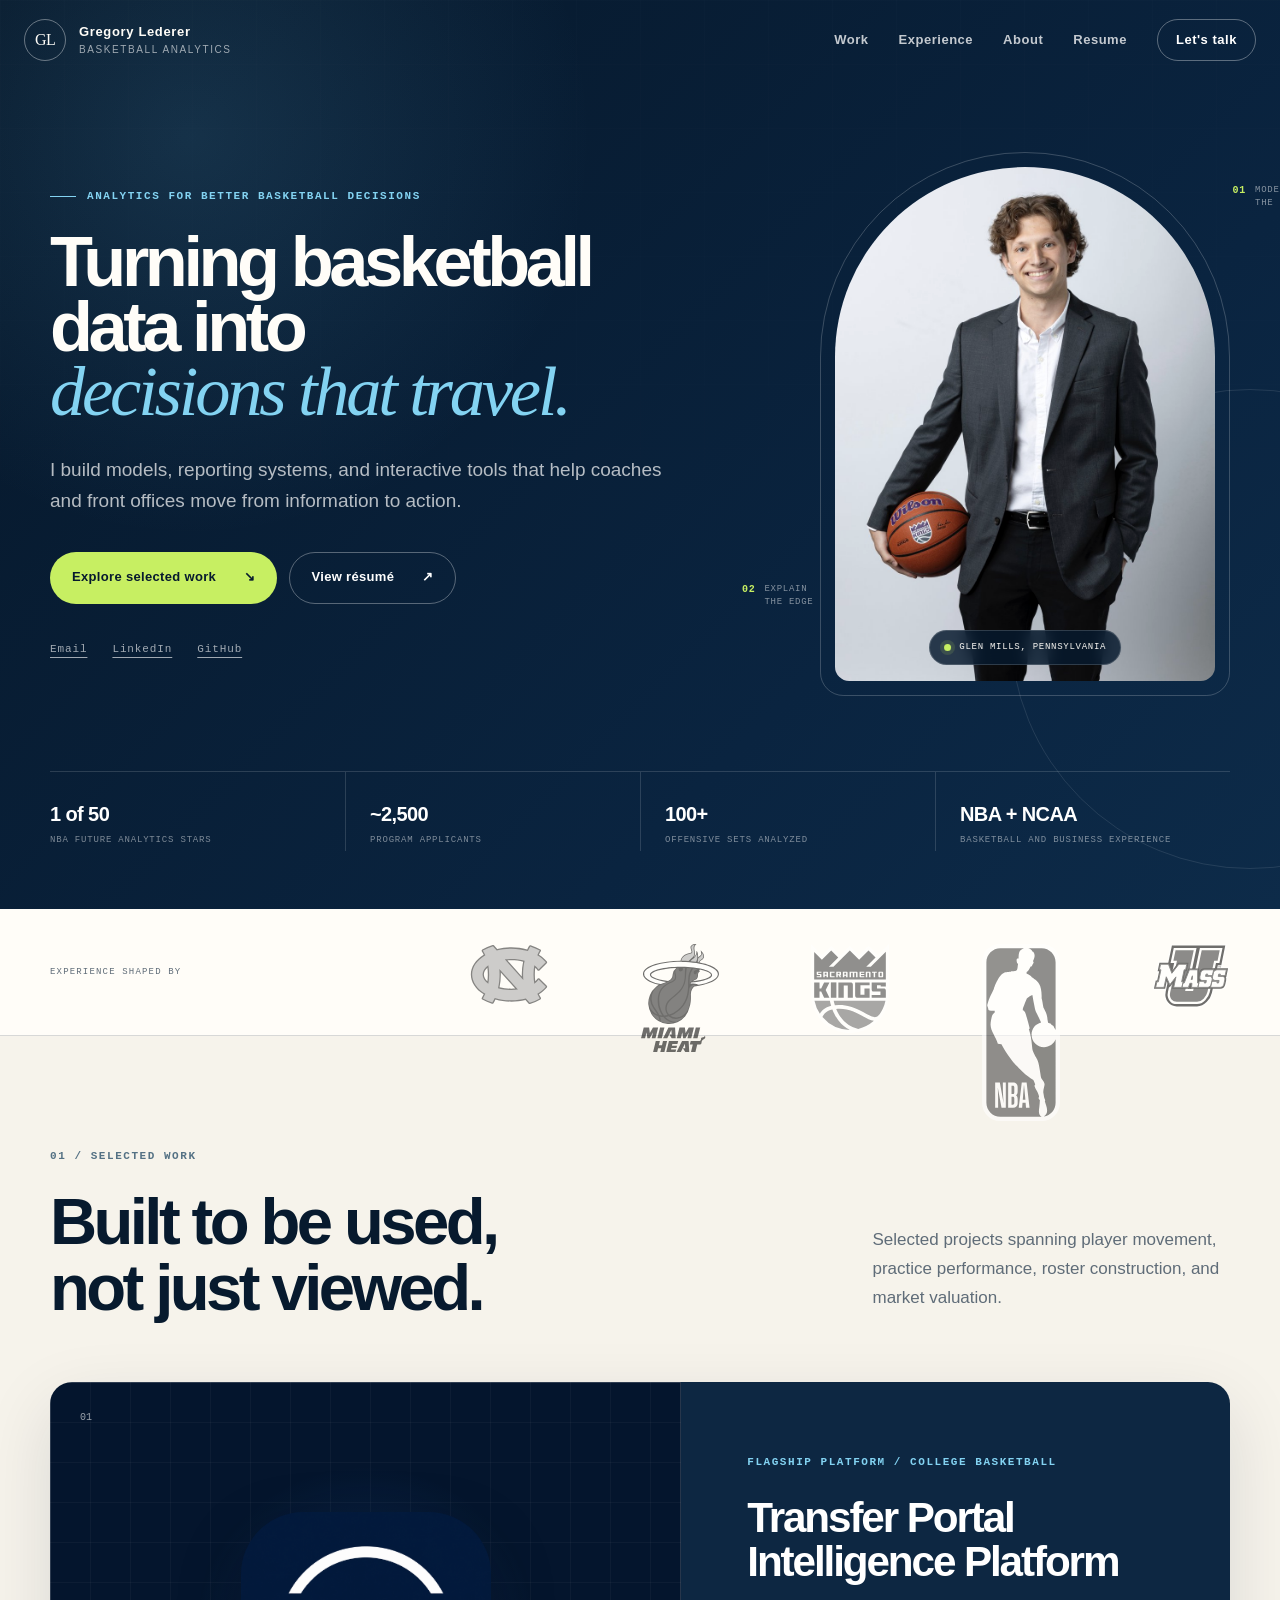
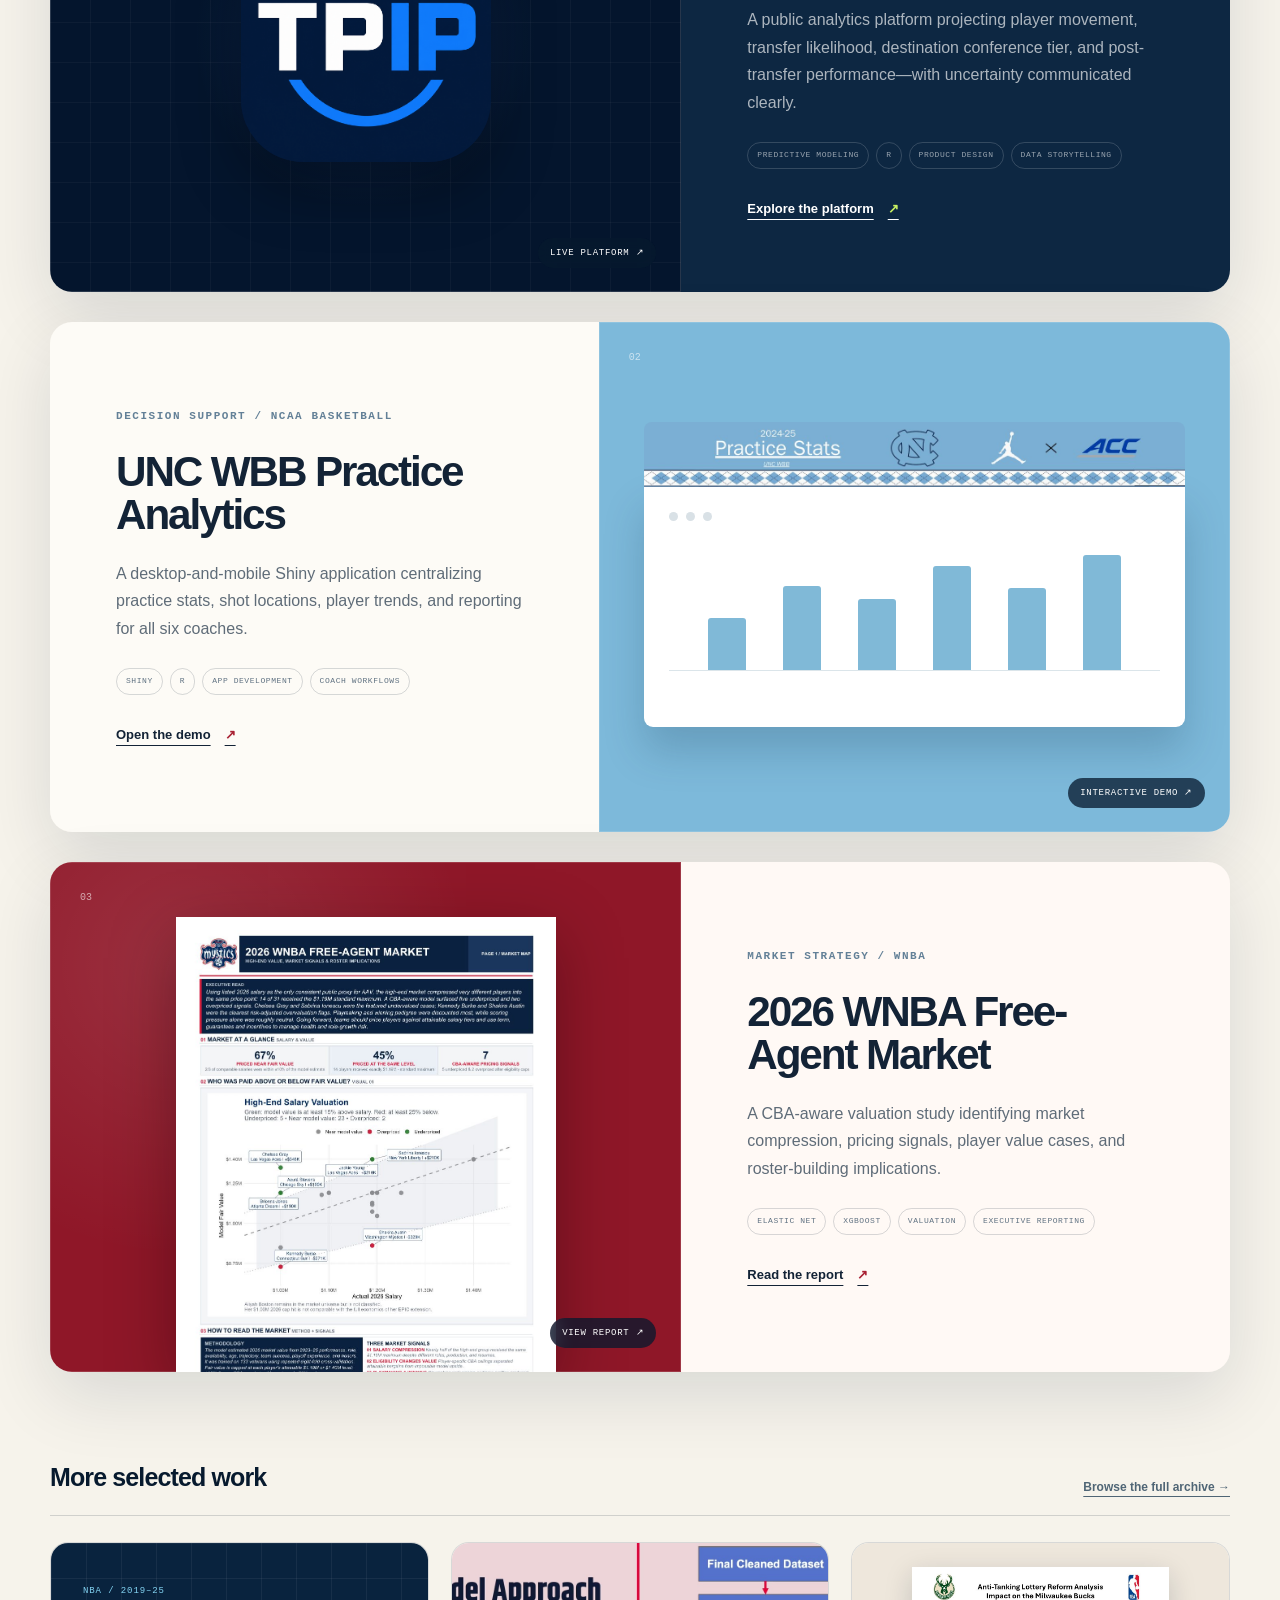
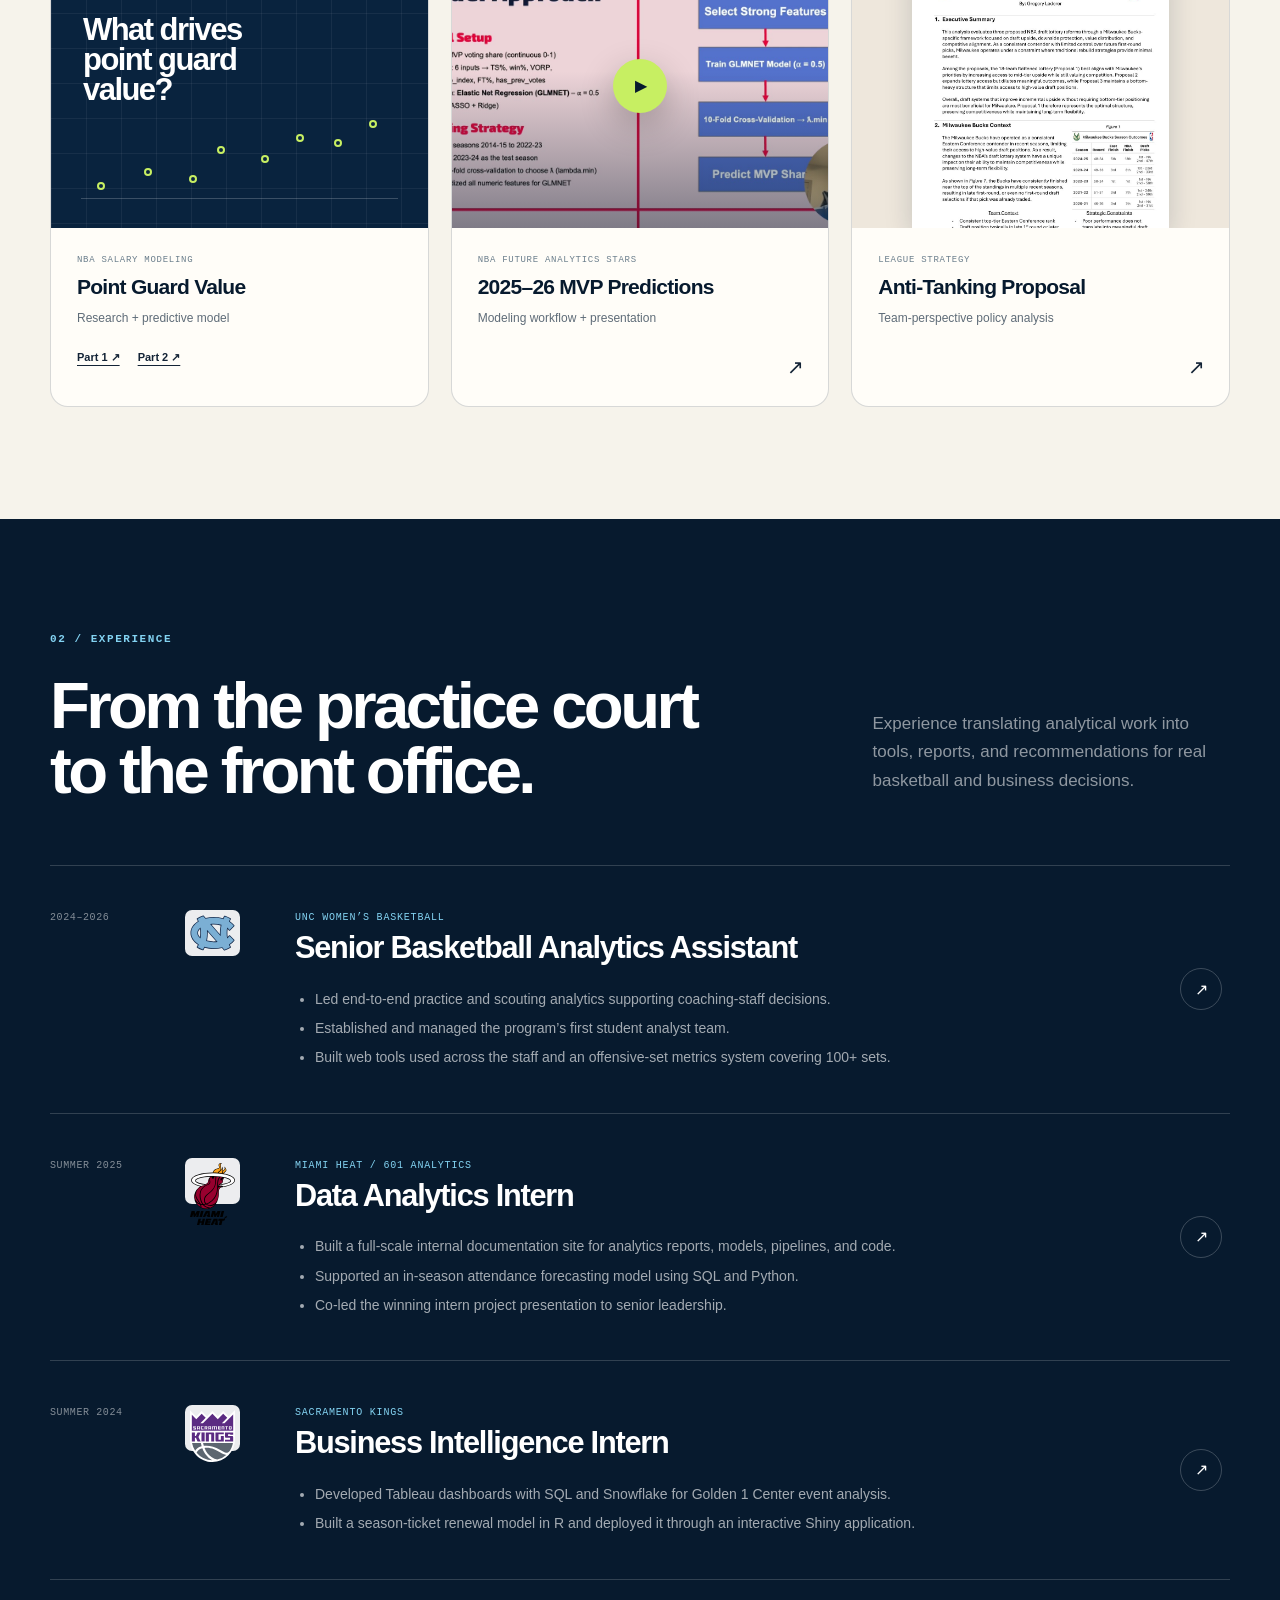
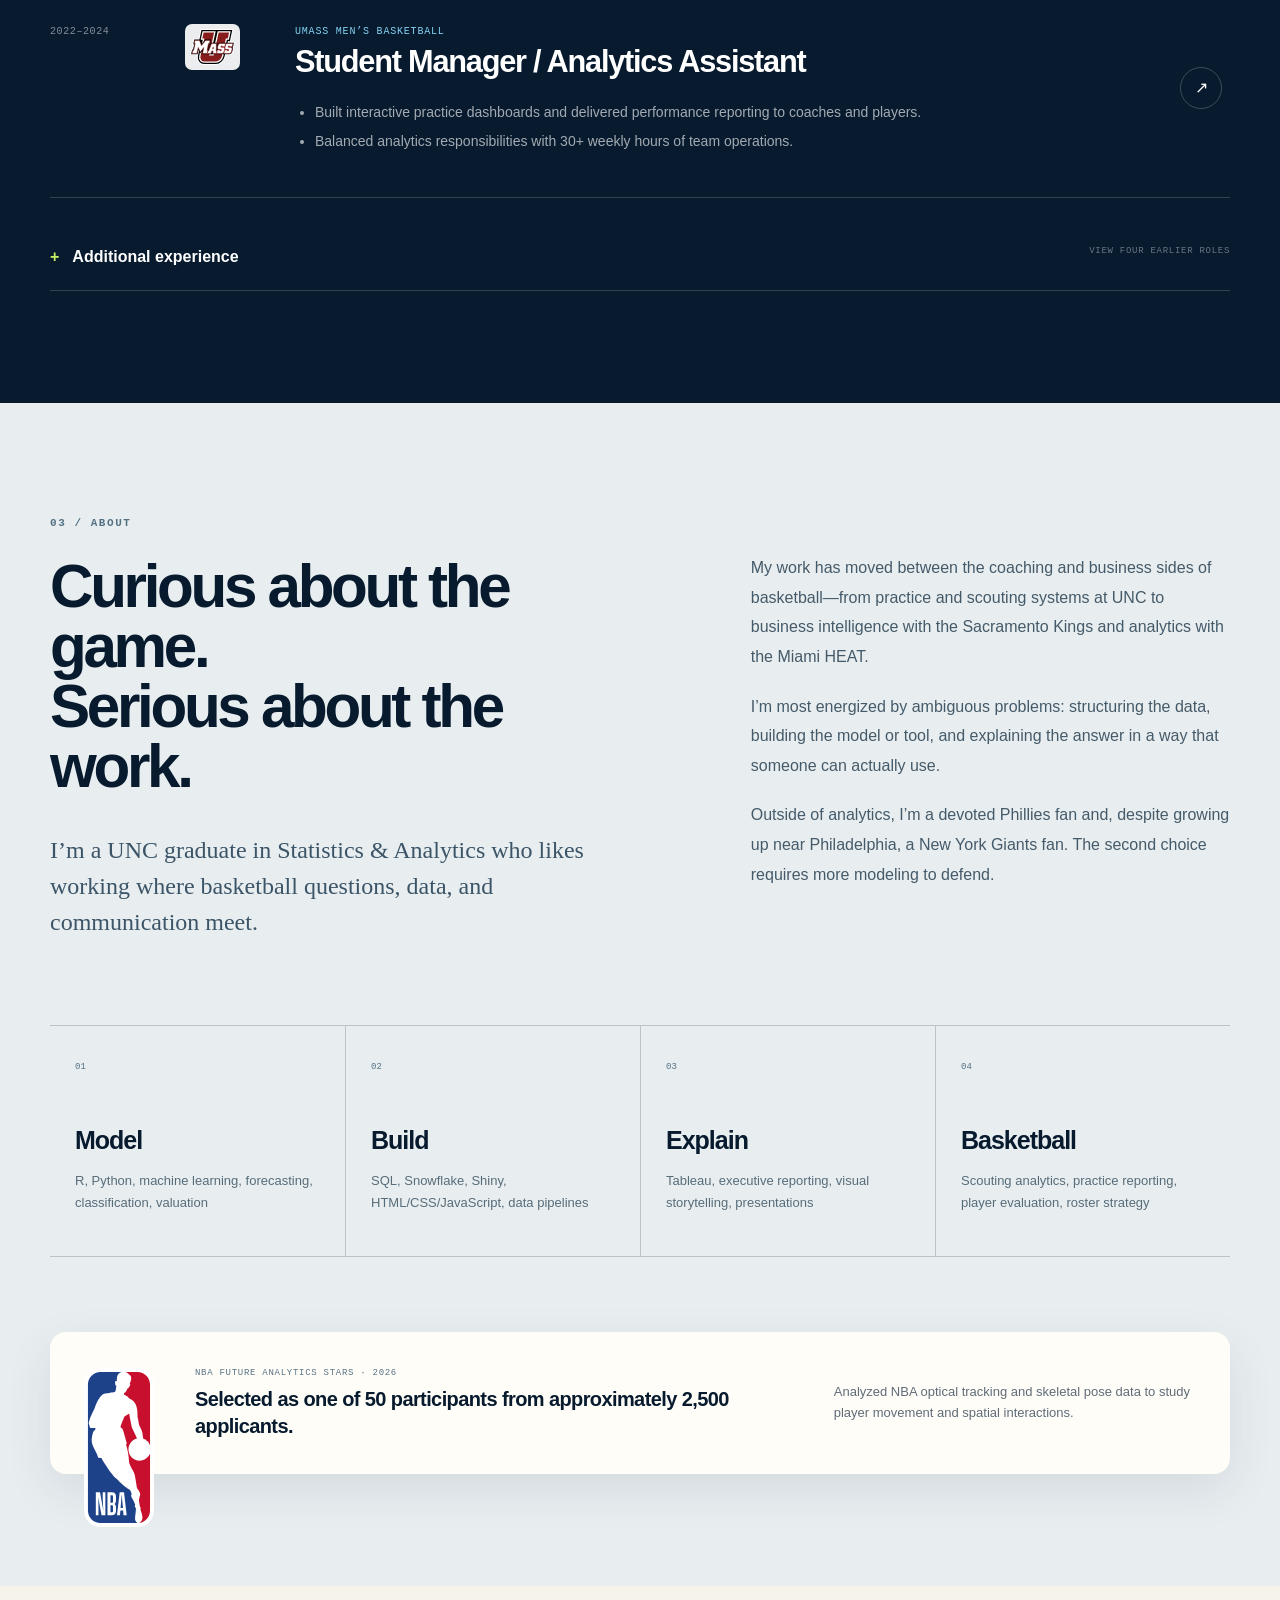
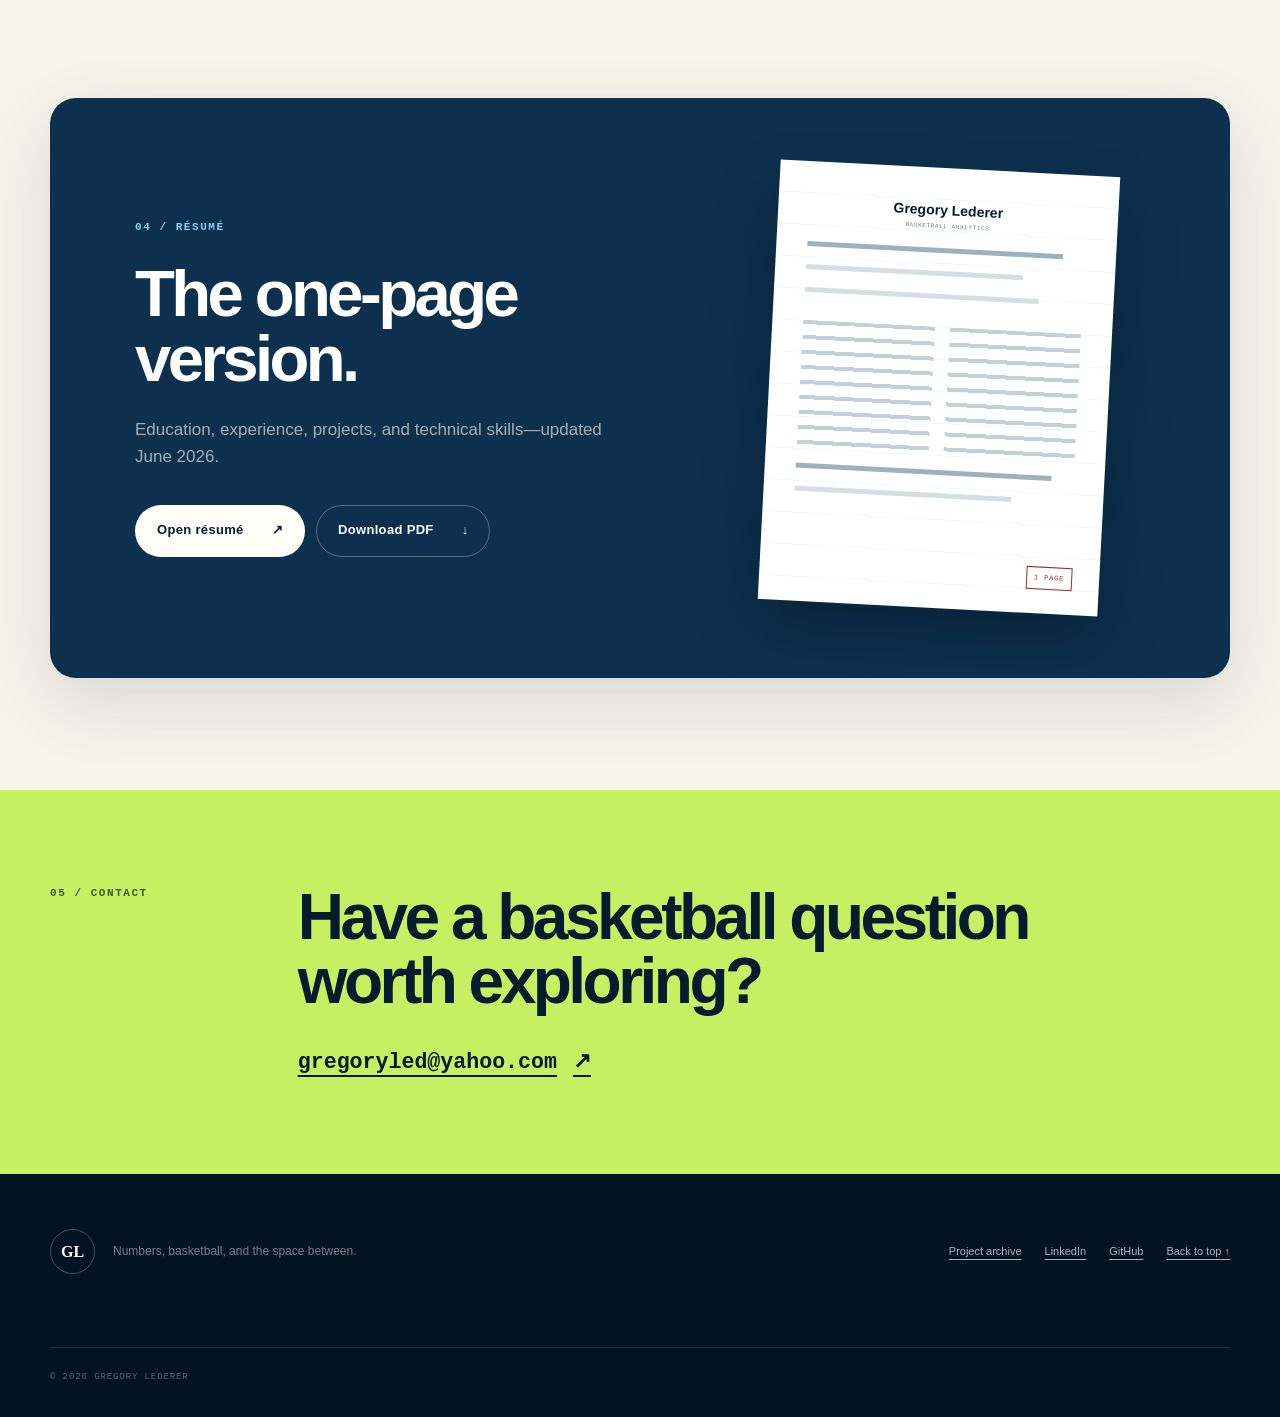
==== commit 417955a9: "Rebuild basketball analytics portfolio" ====
--- a/index.html
+++ b/index.html
@@ -1,1137 +1,374 @@
-<!DOCTYPE html>
+<!doctype html>
 <html lang="en">
 <head>
-    <meta charset="UTF-8">
-    <meta name="viewport" content="width=device-width, initial-scale=1.0">
-    <title>Gregory Lederer</title>
-    <link href="https://fonts.googleapis.com/css2?family=Roboto:wght@400&display=swap" rel="stylesheet">
-    <style>
-        .sample-visuals {
-            display: flex;
-            flex-wrap: wrap;
-            gap: 10px;
-            margin-top: 10px;
-        }
-
-        .sample-visuals a {
-            width: calc(20% - 10px);
-            text-align: center;
-            text-decoration: none;
-            padding: 10px;
-            background-color: #e3e3e3;
-            border: 1px solid #ddd;
-            border-radius: 5px;
-            transition: background-color 0.3s;
-        }
-
-        .sample-visuals a:hover {
-            background-color: #e0e0e0;
-        }
-        
-        body {
-            font-family: 'Roboto', sans-serif;
-            background-color: #f5f5f5;
-            margin: 0;
-            padding: 0;
-            box-sizing: border-box;
-            display: flex:
-            flex-direction: column;
-        }
-
-        .tabs {
-            position: relative;
-            display: flex;
-            align-items: center;
-            justify-content: center; /* still center the tab group */
-            padding: 15px;
-            background-color: #333;
-            width: 100%;
-            position: sticky;
-            top: 0;
-            z-index: 1000;
-        }
-
-        .tab {
-            font-size: 24px;
-            cursor: pointer;
-            color: #fff;
-            text-decoration: none;
-            padding: 10px 15px;
-            margin: 0 10px;
-            border-radius: 5px;
-            transition: background-color 0.3s;
-        }
-
-        .tab:hover {
-            background-color: #555;
-        }
-
-        .container {
-            display: flex;
-            flex-direction: row; /* Updated to row */
-            align-items: flex-start;
-            margin: 20px 20px 20px 0; /* Adjusted margin */
-            text-align: left;
-        }
-
-        .profile {
-            background-color: #fff;
-            border-radius: 8px;
-            box-shadow: 0 0 10px rgba(0, 0, 0, 0.1);
-            padding: 20px;
-            text-align: left;
-            margin-right: 20px;
-            position: sticky;
-            top: 70px;
-            z-index: 100;
-            transition: top 0.3s;
-        }
-
-        img {
-            max-width: 150px;
-            height: auto;
-            margin-bottom: 5px;
-        }
-
-        .profile img {
-            border-radius: 50%;
-        }
-
-        h1 {
-            margin: 0;
-            font-size: 24px;
-        }
-
-        p {
-            margin-bottom: 5px;
-        }
-
-        .additional-info {
-            text-align: left;
-            margin-bottom: 10px;
-        }
-
-        .additional-info img {
-            width: 25px;
-            height: 25px;
-            margin-right: 10px;
-            vertical-align: middle;
-        }
-
-        .contact-icons a img {
-            width: 25px;
-            height: 25px;
-            margin-right: 10px;
-            vertical-align: middle;
-        }
-
-        .contact-icons a {
-            display: block;
-            margin-bottom: 5px;
-            text-decoration: none;
-            color: #000000;
-            transition: text-decoration 0.3s;
-        }
-
-        .contact-icons a:hover {
-            text-decoration: underline;
-        }
-
-        .homepage-content,
-        .portfolio-content,
-        .resume-content{
-            width: 1100px;
-            padding: 20px;
-            background-color: #edebeb;
-            border-radius: 8px;
-            box-shadow: 0 0 10px rgba(0, 0, 0, 0.1);
-            margin-bottom: 20px;
-            display: none;
-        }
-
-        .portfolio-content .portfolio {
-            display: flex;
-            flex-wrap: wrap;
-            gap: 5px;
-        }
-
-        .portfolio-content .portfolio-image {
-            width: 100%;
-            height: auto;
-            max-height: 180px;    /* optional */
-            border-radius: 8px;
-            display: block;
-            object-fit: cover;
-        }
-        /* Style the hyperlink color */
-        .portfolio-content .portfolio a {
-            color: #000;
-            text-decoration: none;
-        }
-        /* Change color on hover for better user experience */
-        .portfolio-content .portfolio a:hover {
-            color: #333;
-        }
-
-        footer {
-            margin-top: auto;
-            background-color: #bfbfbf;
-            color: #000;
-            padding: 10px;
-            text-align: center;
-            width: 100%;
-        }
-
-        .dropdown {
-            position: relative;
-            display: inline-block;
-        }
-
-        .dropdown-title {
-            cursor: pointer;
-            border-bottom: 1px dashed #333;
-            display: inline-block;
-            padding-right: 10px;
-        }
-
-        .dropdown-content {
-            display: none; /* Keep hidden by default */
-            position: absolute;
-            background-color: #f9f9f9;
-            box-shadow: 0 8px 16px rgba(0, 0, 0, 0.2);
-            z-index: 1;
-            top: 100%;
-            left: 0;
-            min-width: 160px;
-            border-radius: 6px;
-            padding: 10px 0;
-            flex-direction: column; /* Only needed when display is flex */
-            align-items: center;
-        }
-
-        .dropdown-content p {
-            padding: 10px;
-            margin: 0;
-        }
-
-        .dropdown-content a {
-            text-decoration: none;
-            color: #000;
-            padding: 8px 16px;
-            width: auto;
-            text-align: center;
-            transition: background-color 0.3s;
-        }
-
-        .dropdown-content a:hover {
-            text-decoration: underline;
-            background-color: #e0e0e0;
-        }
-
-        .dropdown:hover .dropdown-content {
-            display: flex; /* now flex ONLY when hovered */
-            flex-direction: column;
-            align-items: center;
-        }
-
-        .additional-images {
-            display: flex;
-            justify-content: space-between;
-        }
-
-        .portfolio-image.left {
-            float: left;
-        }
-
-        .portfolio-image.right {
-            float: right;
-        }
-
-        .sample-section {
-            display: flex;
-            flex-direction: column;
-            gap: 10px;
-            margin-top: 20px;
-            clear: both;
-        }
-
-        .sample-buttons {
-            display: flex;
-            flex-wrap: wrap;
-            gap: 10px;
-        }
-
-        .sample-buttons a {
-            flex: 1 1 18%; /* Adjusts button width for each row */
-            text-align: center;
-            text-decoration: none;
-            padding: 20px;
-            background-color: #e3e3e3;
-            border: 1px solid #ddd;
-            border-radius: 5px;
-            transition: background-color 0.3s;
-            display: flex;
-            align-items: center;
-            justify-content: center;
-        }
-
-        .sample-buttons a:hover {
-            background-color: #e0e0e0;
-        }
-
-        .read-more-content {
-            display: none;
-            margin-top: 10px;
-        }
-
-        .read-more-toggle {
-            cursor: pointer;
-            color: #8da2b8;
-            font-weight: bold;
-            display: inline-flex;
-            align-items: center;
-            margin-top: 5px;
-            user-select: none;
-        }
-
-        .read-more-toggle:hover {
-            text-decoration: underline;
-        }
-
-        .read-more-toggle .arrow {
-            margin-left: 5px;
-            transition: transform 0.3s ease;
-        }
-
-        .read-more-toggle.expanded .arrow {
-            transform: rotate(90deg);
-        }
-
-        .experience-heading::before,
-        .extracurricular-heading::before {
-            content: "•";
-            color: #000;
-            margin-right: 8px;
-            font-weight: bold;
-            font-size: inherit;
-        }
-
-        .experience-date {
-            font-size: 0.66em;
-            font-style: italic;
-            font-weight: normal;
-            margin-left: 8px;
-            color: #555;
-        }
-
-        .gl-initials {
-            position: absolute;
-            left: 20px;
-            font-family: 'Georgia', serif;
-            font-size: 48px;
-            color: #666;
-            opacity: 0.8;
-            pointer-events: none;
-        }
-
-        .tab-group {
-            display: flex;
-            gap: 20px;
-        }
-
-        .project-grid {
-            display: flex;
-            flex-wrap: wrap;
-            gap: 20px;
-            margin-top: 20px;
-        }
-
-        .project-tile {
-            width: 30%; /* allows 3 side-by-side */
-            min-width: 280px;
-            background-color: #ffffff;
-            border-radius: 8px;
-            box-shadow: 0 0 10px rgba(0, 0, 0, 0.1);
-            padding: 10px;
-            display: flex;
-            flex-direction: column;
-            align-items: center;
-        }
-
-        .project-tile iframe {
-            width: 100%;
-            height: 400px; /* taller than wide */
-            border: none;
-            border-radius: 4px;
-            margin-bottom: 10px;
-        }
-
-        .project-tile h3 {
-            font-size: 16px;
-            text-align: center;
-            margin: 0;
-            color: #333;
-        }
-
-        .project-link {
-            font-size: 16px;
-            font-weight: bold;
-            color: #004080;
-            text-decoration: underline;
-            text-align: center;
-            transition: color 0.3s;
-        }
-
-        .project-link:hover {
-            color: #0066cc;
-        }
-
-        /* Featured hero link */
-        .featured-hero {
-          display: flex;
-          justify-content: center;
-          margin: 15px 0 10px;
-        }
-        .hero-link {
-          display: inline-block;
-          border-radius: 8px;
-          transition: box-shadow 0.25s ease, transform 0.2s ease;
-        }
-        .hero-image {
-          width: 100%;         /* same dimensions as your portfolio tiles */
-          max-width: 100%;
-          height: 120px;
-          border-radius: 8px;
-          background-image: url('https://pbs.twimg.com/media/Gb42lyUXsAAgHhy?format=jpg&name=large');
-          background-size: cover;
-          background-position: center;
-        }
-        .hero-link:hover {
-          box-shadow: 0 12px 24px rgba(0,0,0,0.25);
-          transform: translateY(-1px);
-        }
-
-        /* Hover drop shadow for the two big portfolio thumbnails */
-        #portfolio .portfolio > a > .portfolio-image {
-          border-radius: 8px; /* keep rounded corners */
-          transition: box-shadow 0.25s ease, transform 0.2s ease;
-        }
-
-        #portfolio .portfolio > a:hover > .portfolio-image,
-        #portfolio .portfolio > a:focus-visible > .portfolio-image {
-          box-shadow: 0 12px 24px rgba(0,0,0,0.25);
-          transform: translateY(-1px);
-        }
-
-.profile-toggle,
-.menu-toggle {
-    display: none;
-}
-
-        /* Desktop-only fix for UNC WBB Practice Website hero image */
-@media (min-width: 769px) {
-  /* Stack the heading, image, and text vertically */
-  #portfolio .portfolio {
-    display: block;
-  }
-
-  /* Remove the huge right margin from this heading on desktop */
-  #portfolio .portfolio h2 {
-    margin-right: 0 !important;
-  }
-
-  /* Make the linked image a full-width rectangle under the heading */
-  #portfolio .portfolio > a {
-    display: block;
-    width: 100%;
-    margin: 10px 0;
-  }
-
-  #portfolio .portfolio-image {
-    display: block;
-    width: 100%;
-    max-width: 100%;
-    height: auto;
-    max-height: none;
-  }
-}
-        
-@media (max-width: 768px) {
-
-    /* Body & main layout stack vertically */
-    body {
-        display: block;
-    }
-
-    .container {
-        flex-direction: column;
-        margin: 80px 10px 10px;
-    }
-
-    /* Tabs bar: keep sticky */
-    .tabs {
-        justify-content: center;
-        padding: 12px 16px;
-        box-sizing: border-box;
-    }
-
-    /* Hide GL initials on small screens */
-    .gl-initials {
-        display: none;
-    }
-
-    /* Profile & menu buttons – MOBILE ONLY (bigger & a bit lower) */
-    .profile-toggle,
-    .menu-toggle {
-        display: block;                 /* override desktop hide */
-        position: fixed;                /* stay put while scrolling */
-        top: 50px;                      /* move them further down the screen */
-        transform: translateY(0);
-        background-color: #333;
-        border: none;
-        font-size: 40px;                /* bigger icon */
-        cursor: pointer;
-        color: #fff;
-        padding: 10px 14px;             /* bigger tap area */
-        line-height: 1;
-        z-index: 2001;                  /* above nav drawer + tabs */
-    }
-
-    .profile-toggle {
-        left: 12px;
-    }
-
-    .menu-toggle {
-        right: 12px;
-    }
-
-    /* TAB GROUP: off-canvas right panel */
-    .tab-group {
-        display: flex;
-        flex-direction: column;
-        position: fixed;
-        top: 0;
-        right: 0;
-        height: 100%;
-        width: 70%;
-        max-width: 280px;
-        background-color: #333;
-        padding-top: 70px;              /* space from top so it clears the bar */
-        padding-bottom: 20px;
-        transform: translateX(100%);    /* hidden off-screen by default */
-        transition: transform 0.25s ease-out;
-        z-index: 1500;
-    }
-
-    .tab-group .tab,
-    .tab-group .dropdown-title {
-        margin: 0;
-        width: 100%;
-        text-align: left;
-        font-size: 20px;
-        padding: 10px 20px;
-        border-radius: 0;
-    }
-
-    .tab-group .tab:hover,
-    .tab-group .dropdown-title:hover {
-        background-color: #555;
-    }
-
-    .tab-group .tab,
-    .tab-group .dropdown-title,
-    .tab-group .dropdown-content a {
-        color: #fff;
-    }
-
-    .tab-group .dropdown-content a:hover {
-        background-color: #555;
-        color: #fff;
-    }
-
-    /* When burger is active, slide the panel in */
-    .tabs.nav-open .tab-group {
-        transform: translateX(0);
-    }
-
-    /* Make dropdown inside mobile nav render nicely as part of the panel */
-    .dropdown {
-        width: 100%;
-    }
-
-    .dropdown-content {
-        position: static;
-        box-shadow: none;
-        background-color: transparent;
-        padding: 0;
-    }
-
-    .dropdown-content a {
-        padding: 8px 40px;
-        width: 100%;
-        text-align: left;
-    }
-
-    /* PROFILE: slide-in left drawer */
-    .profile {
-        position: fixed;
-        top: 0;
-        left: 0;
-        width: 80%;
-        max-width: 320px;
-        height: 100%;
-        margin: 0;
-        border-radius: 0;
-        box-shadow: 4px 0 15px rgba(0,0,0,0.3);
-        transform: translateX(-100%);
-        transition: transform 0.25s ease-out;
-        z-index: 2000;
-        overflow-y: auto;
-    }
-
-    .profile.profile-open {
-        transform: translateX(0);
-    }
-
-    /* Make content fluid on mobile */
-    .homepage-content,
-    .portfolio-content,
-    .resume-content {
-        width: 100%;
-        box-sizing: border-box;
-        margin: 10px 0 20px 0;
-    }
-
-    /* Kill horizontal scroll: override fixed-width images */
-    .portfolio-content .portfolio-image {
-        width: 100%;
-        height: 140px;
-        background-size: cover;
-        background-position: center;
-    }
-
-    .project-grid {
-        flex-direction: column;
-    }
-
-    .project-tile {
-        width: 100%;
-        min-width: 0;
-    }
-
-    /* Sample buttons: 2 per row-ish */
-    .sample-buttons a {
-        flex: 1 1 45%;
-        padding: 12px;
-    }
-
-    /* Safety: no horizontal scroll on small screens */
-    html, body {
-        max-width: 100%;
-        overflow-x: hidden;
-    }
-}
-
-     .honors-heading::before {
-        content: none !important;
-    }   
-        
-    </style>
+  <meta charset="utf-8">
+  <meta name="viewport" content="width=device-width, initial-scale=1">
+  <meta name="description" content="Gregory Lederer is a basketball analytics professional building models, reporting systems, and decision-support tools for teams and front offices.">
+  <meta name="theme-color" content="#071a2e">
+  <meta property="og:title" content="Gregory Lederer | Basketball Analytics">
+  <meta property="og:description" content="Basketball analytics, modeling, and decision-support tools built for coaches, teams, and front offices.">
+  <meta property="og:type" content="website">
+  <meta property="og:url" content="https://glederer04.github.io/">
+  <meta property="og:image" content="https://glederer04.github.io/assets/images/projects/tpip-logo.png">
+  <meta name="twitter:card" content="summary_large_image">
+  <title>Gregory Lederer | Basketball Analytics</title>
+  <link rel="canonical" href="https://glederer04.github.io/">
+  <link rel="icon" href="favicon.ico" sizes="any">
+  <script>document.documentElement.classList.add('js')</script>
+  <link rel="stylesheet" href="assets/css/styles.css">
+  <noscript><style>[data-reveal]{opacity:1!important;transform:none!important}</style></noscript>
+  <script src="assets/js/main.js" defer></script>
 </head>
 <body>
-    <div class="tabs">
-        <button class="profile-toggle" aria-label="Open profile panel">
-            &#128100;
-        </button>
-        <div class="gl-initials">GL</div>
-        <button class="menu-toggle" aria-label="Open navigation menu">
-            &#9776;
-        </button>
-        <div class="tab-group">
-            <a class="tab" href="#featured">Featured</a>
-            <a class="tab" href="#home">Home</a>
-            <a class="tab" href="#portfolio">Portfolio</a>
-            <div class="dropdown">
-              <a class="tab dropdown-title">Projects</a>
-              <div class="dropdown-content">
-                <a href="#nba-projects" onclick="switchTab('nba-projects')">NBA</a>
-                <a href="#school-projects" onclick="switchTab('school-projects')">School</a>
+  <a class="skip-link" href="#main-content">Skip to content</a>
+
+  <header class="site-header" data-header>
+    <div class="header-shell">
+      <a class="brand" href="#top" aria-label="Gregory Lederer, home">
+        <span class="brand-mark" aria-hidden="true">GL</span>
+        <span class="brand-copy">
+          <strong>Gregory Lederer</strong>
+          <small>Basketball Analytics</small>
+        </span>
+      </a>
+
+      <button class="nav-toggle" type="button" aria-expanded="false" aria-controls="site-nav" data-nav-toggle>
+        <span class="sr-only">Open navigation</span>
+        <span></span><span></span><span></span>
+      </button>
+
+      <nav class="site-nav" id="site-nav" aria-label="Primary navigation" data-nav>
+        <a href="#work">Work</a>
+        <a href="#experience">Experience</a>
+        <a href="#about">About</a>
+        <a href="#resume">Resume</a>
+        <a class="nav-cta" href="mailto:gregoryled@yahoo.com">Let's talk</a>
+      </nav>
+    </div>
+  </header>
+
+  <main id="main-content">
+    <section class="hero section" id="top" aria-labelledby="hero-title">
+      <div class="hero-court-lines" aria-hidden="true"></div>
+      <div class="shell hero-grid">
+        <div class="hero-copy">
+          <p class="eyebrow"><span></span> Analytics for better basketball decisions</p>
+          <h1 id="hero-title">Turning basketball data into <em>decisions that travel.</em></h1>
+          <p class="hero-lede">I build models, reporting systems, and interactive tools that help coaches and front offices move from information to action.</p>
+          <div class="hero-actions">
+            <a class="button button-primary" href="#work">Explore selected work <span aria-hidden="true">↘</span></a>
+            <a class="button button-quiet" href="Lederer_Resume.pdf" target="_blank" rel="noopener">View résumé <span aria-hidden="true">↗</span></a>
+          </div>
+          <ul class="hero-links" aria-label="Contact and professional profiles">
+            <li><a href="mailto:gregoryled@yahoo.com">Email</a></li>
+            <li><a href="https://www.linkedin.com/in/gregorylederer/" target="_blank" rel="noopener noreferrer">LinkedIn</a></li>
+            <li><a href="https://github.com/glederer04" target="_blank" rel="noopener noreferrer">GitHub</a></li>
+          </ul>
+        </div>
+
+        <div class="hero-visual">
+          <div class="portrait-frame">
+            <img src="assets/images/profile/gregory-lederer.jpg" width="908" height="1200" alt="Gregory Lederer holding a basketball" fetchpriority="high">
+            <div class="portrait-tag">
+              <span class="status-dot" aria-hidden="true"></span>
+              Glen Mills, Pennsylvania
+            </div>
+          </div>
+          <div class="hero-note hero-note-top" aria-hidden="true">
+            <strong>01</strong>
+            <span>Model<br>the game</span>
+          </div>
+          <div class="hero-note hero-note-bottom" aria-hidden="true">
+            <strong>02</strong>
+            <span>Explain<br>the edge</span>
+          </div>
+        </div>
+      </div>
+
+      <div class="shell proof-grid" aria-label="Career highlights">
+        <div class="proof-item"><strong>1 of 50</strong><span>NBA Future Analytics Stars</span></div>
+        <div class="proof-item"><strong>~2,500</strong><span>Program applicants</span></div>
+        <div class="proof-item"><strong>100+</strong><span>Offensive sets analyzed</span></div>
+        <div class="proof-item"><strong>NBA + NCAA</strong><span>Basketball and business experience</span></div>
+      </div>
+    </section>
+
+    <section class="logo-band" aria-label="Organizations">
+      <div class="shell logo-band-inner">
+        <p>Experience shaped by</p>
+        <div class="organization-logos">
+          <div class="organization-logo"><img src="assets/images/logos/unc.svg" alt="UNC"></div>
+          <div class="organization-logo"><img src="assets/images/logos/miami-heat.svg" alt="Miami HEAT"></div>
+          <div class="organization-logo"><img src="assets/images/logos/sacramento-kings.svg" alt="Sacramento Kings"></div>
+          <div class="organization-logo"><img src="assets/images/logos/nba.svg" alt="NBA"></div>
+          <div class="organization-logo"><img src="assets/images/logos/umass.svg" alt="UMass"></div>
+        </div>
+      </div>
+    </section>
+
+    <section class="section work-section" id="work" aria-labelledby="work-title">
+      <div class="shell">
+        <div class="section-heading" data-reveal>
+          <div>
+            <p class="section-index">01 / Selected work</p>
+            <h2 id="work-title">Built to be used,<br>not just viewed.</h2>
+          </div>
+          <p>Selected projects spanning player movement, practice performance, roster construction, and market valuation.</p>
+        </div>
+
+        <div class="featured-projects">
+          <article class="project-feature project-feature-dark" data-reveal>
+            <a class="project-media tpip-media" href="https://glederer04.github.io/Test-Transfer-Portal-Model/" target="_blank" rel="noopener noreferrer" aria-label="Open Transfer Portal Intelligence Platform">
+              <div class="project-number">01</div>
+              <img src="assets/images/projects/tpip-logo.png" width="1254" height="1254" alt="Transfer Portal Intelligence Platform logo" loading="lazy">
+              <span class="media-link" aria-hidden="true">Live platform ↗</span>
+            </a>
+            <div class="project-content">
+              <p class="project-kicker">Flagship platform / College basketball</p>
+              <h3>Transfer Portal Intelligence Platform</h3>
+              <p>A public analytics platform projecting player movement, transfer likelihood, destination conference tier, and post-transfer performance—with uncertainty communicated clearly.</p>
+              <ul class="tag-list" aria-label="Project skills">
+                <li>Predictive modeling</li><li>R</li><li>Product design</li><li>Data storytelling</li>
+              </ul>
+              <a class="text-link" href="https://glederer04.github.io/Test-Transfer-Portal-Model/" target="_blank" rel="noopener noreferrer">Explore the platform <span>↗</span></a>
+            </div>
+          </article>
+
+          <article class="project-feature project-feature-light" data-reveal>
+            <a class="project-media practice-media" href="https://gregorylederer.shinyapps.io/DEMO_UNC_WBB_24-25Prac/" target="_blank" rel="noopener noreferrer" aria-label="Open UNC Women's Basketball practice analytics demo">
+              <div class="project-number">02</div>
+              <img src="assets/images/projects/unc-practice.jpg" width="1250" height="150" alt="UNC Women's Basketball practice analytics dashboard banner" loading="lazy">
+              <div class="practice-ui" aria-hidden="true">
+                <div><span></span><span></span><span></span></div>
+                <div class="practice-chart"><i></i><i></i><i></i><i></i><i></i><i></i></div>
               </div>
-            </div>
-            <a class="tab" href="#resume">Resume</a>
-        </div>
+              <span class="media-link" aria-hidden="true">Interactive demo ↗</span>
+            </a>
+            <div class="project-content">
+              <p class="project-kicker">Decision support / NCAA basketball</p>
+              <h3>UNC WBB Practice Analytics</h3>
+              <p>A desktop-and-mobile Shiny application centralizing practice stats, shot locations, player trends, and reporting for all six coaches.</p>
+              <ul class="tag-list" aria-label="Project skills">
+                <li>Shiny</li><li>R</li><li>App development</li><li>Coach workflows</li>
+              </ul>
+              <a class="text-link" href="https://gregorylederer.shinyapps.io/DEMO_UNC_WBB_24-25Prac/" target="_blank" rel="noopener noreferrer">Open the demo <span>↗</span></a>
+            </div>
+          </article>
+
+          <article class="project-feature project-feature-red" data-reveal>
+            <a class="project-media report-media" href="assets/documents/reports/WNBA_FreeAgency.pdf" target="_blank" rel="noopener" aria-label="Open WNBA Free Agency report">
+              <div class="project-number">03</div>
+              <img src="assets/images/projects/wnba-free-agency.jpg" width="850" height="1100" alt="First page of the 2026 WNBA free-agent market analysis" loading="lazy">
+              <span class="media-link" aria-hidden="true">View report ↗</span>
+            </a>
+            <div class="project-content">
+              <p class="project-kicker">Market strategy / WNBA</p>
+              <h3>2026 WNBA Free-Agent Market</h3>
+              <p>A CBA-aware valuation study identifying market compression, pricing signals, player value cases, and roster-building implications.</p>
+              <ul class="tag-list" aria-label="Project skills">
+                <li>Elastic net</li><li>XGBoost</li><li>Valuation</li><li>Executive reporting</li>
+              </ul>
+              <a class="text-link" href="assets/documents/reports/WNBA_FreeAgency.pdf" target="_blank" rel="noopener">Read the report <span>↗</span></a>
+            </div>
+          </article>
+        </div>
+
+        <div class="more-work-heading" data-reveal>
+          <h3>More selected work</h3>
+          <a href="archive.html">Browse the full archive <span>→</span></a>
+        </div>
+
+        <div class="project-grid">
+          <article class="project-card" data-reveal>
+            <a class="card-media salary-art" href="PG_Salaries_P1.html" target="_blank" rel="noopener" aria-label="Open NBA point guard salary analysis">
+              <div class="salary-copy"><span>NBA / 2019–25</span><strong>What drives<br>point guard<br>value?</strong></div>
+              <div class="salary-plot" aria-hidden="true"><i></i><i></i><i></i><i></i><i></i><i></i><i></i><i></i></div>
+            </a>
+            <div class="card-body">
+              <p>NBA salary modeling</p>
+              <h3>Point Guard Value</h3>
+              <span>Research + predictive model</span>
+              <div class="card-links"><a href="PG_Salaries_P1.html" target="_blank" rel="noopener">Part 1 ↗</a><a href="PG_Salaries_P2.html" target="_blank" rel="noopener">Part 2 ↗</a></div>
+            </div>
+          </article>
+
+          <article class="project-card" data-reveal>
+            <a class="card-media image-art" href="https://youtu.be/QFn75jdIsSg" target="_blank" rel="noopener noreferrer" aria-label="Watch 2025-26 NBA MVP predictions project">
+              <img src="assets/images/projects/nba-mvp.jpg" alt="NBA MVP predictions project video preview" loading="lazy">
+              <span class="play-button" aria-hidden="true">▶</span>
+            </a>
+            <div class="card-body">
+              <p>NBA Future Analytics Stars</p>
+              <h3>2025–26 MVP Predictions</h3>
+              <span>Modeling workflow + presentation</span>
+              <a class="card-arrow" href="https://youtu.be/QFn75jdIsSg" target="_blank" rel="noopener noreferrer" aria-label="Watch NBA MVP predictions">↗</a>
+            </div>
+          </article>
+
+          <article class="project-card" data-reveal>
+            <a class="card-media report-card-media" href="assets/documents/reports/Bucks_AntiTanking_Proposal.pdf" target="_blank" rel="noopener" aria-label="Open Milwaukee Bucks anti-tanking proposal">
+              <img src="assets/images/projects/bucks-antitanking.jpg" alt="Milwaukee Bucks anti-tanking proposal cover" loading="lazy">
+            </a>
+            <div class="card-body">
+              <p>League strategy</p>
+              <h3>Anti-Tanking Proposal</h3>
+              <span>Team-perspective policy analysis</span>
+              <a class="card-arrow" href="assets/documents/reports/Bucks_AntiTanking_Proposal.pdf" target="_blank" rel="noopener" aria-label="Open anti-tanking proposal">↗</a>
+            </div>
+          </article>
+        </div>
+      </div>
+    </section>
+
+    <section class="section experience-section" id="experience" aria-labelledby="experience-title">
+      <div class="shell">
+        <div class="section-heading section-heading-light" data-reveal>
+          <div>
+            <p class="section-index">02 / Experience</p>
+            <h2 id="experience-title">From the practice court<br>to the front office.</h2>
+          </div>
+          <p>Experience translating analytical work into tools, reports, and recommendations for real basketball and business decisions.</p>
+        </div>
+
+        <div class="timeline">
+          <article class="timeline-item" data-reveal>
+            <div class="timeline-meta"><span>2024–2026</span><div class="timeline-logo"><img src="assets/images/logos/unc.svg" alt="UNC"></div></div>
+            <div class="timeline-main">
+              <p>UNC Women’s Basketball</p>
+              <h3>Senior Basketball Analytics Assistant</h3>
+              <ul>
+                <li>Led end-to-end practice and scouting analytics supporting coaching-staff decisions.</li>
+                <li>Established and managed the program’s first student analyst team.</li>
+                <li>Built web tools used across the staff and an offensive-set metrics system covering 100+ sets.</li>
+              </ul>
+            </div>
+            <a href="https://goheels.com/sports/womens-basketball" target="_blank" rel="noopener noreferrer" class="timeline-link" aria-label="Visit UNC Women's Basketball">↗</a>
+          </article>
+
+          <article class="timeline-item" data-reveal>
+            <div class="timeline-meta"><span>Summer 2025</span><div class="timeline-logo"><img src="assets/images/logos/miami-heat.svg" alt="Miami HEAT"></div></div>
+            <div class="timeline-main">
+              <p>Miami HEAT / 601 Analytics</p>
+              <h3>Data Analytics Intern</h3>
+              <ul>
+                <li>Built a full-scale internal documentation site for analytics reports, models, pipelines, and code.</li>
+                <li>Supported an in-season attendance forecasting model using SQL and Python.</li>
+                <li>Co-led the winning intern project presentation to senior leadership.</li>
+              </ul>
+            </div>
+            <a href="https://www.nba.com/heat/" target="_blank" rel="noopener noreferrer" class="timeline-link" aria-label="Visit Miami HEAT">↗</a>
+          </article>
+
+          <article class="timeline-item" data-reveal>
+            <div class="timeline-meta"><span>Summer 2024</span><div class="timeline-logo"><img src="assets/images/logos/sacramento-kings.svg" alt="Sacramento Kings"></div></div>
+            <div class="timeline-main">
+              <p>Sacramento Kings</p>
+              <h3>Business Intelligence Intern</h3>
+              <ul>
+                <li>Developed Tableau dashboards with SQL and Snowflake for Golden 1 Center event analysis.</li>
+                <li>Built a season-ticket renewal model in R and deployed it through an interactive Shiny application.</li>
+              </ul>
+            </div>
+            <a href="https://www.nba.com/kings/" target="_blank" rel="noopener noreferrer" class="timeline-link" aria-label="Visit Sacramento Kings">↗</a>
+          </article>
+
+          <article class="timeline-item" data-reveal>
+            <div class="timeline-meta"><span>2022–2024</span><div class="timeline-logo"><img src="assets/images/logos/umass.svg" alt="UMass"></div></div>
+            <div class="timeline-main">
+              <p>UMass Men’s Basketball</p>
+              <h3>Student Manager / Analytics Assistant</h3>
+              <ul>
+                <li>Built interactive practice dashboards and delivered performance reporting to coaches and players.</li>
+                <li>Balanced analytics responsibilities with 30+ weekly hours of team operations.</li>
+              </ul>
+            </div>
+            <a href="https://umassathletics.com/sports/mens-basketball" target="_blank" rel="noopener noreferrer" class="timeline-link" aria-label="Visit UMass Men's Basketball">↗</a>
+          </article>
+        </div>
+
+        <details class="additional-experience" data-reveal>
+          <summary>Additional experience <span>View four earlier roles</span></summary>
+          <div class="additional-grid">
+            <article><div class="mini-logo"><img src="assets/images/logos/intellisport.png" alt="IntelliSport Analytics"></div><div><p>2023</p><h3>IntelliSport Analytics</h3><span>Summer Associate</span></div></article>
+            <article><div class="mini-logo"><img src="assets/images/logos/tbt.png" alt="The Basketball Tournament"></div><div><p>2023</p><h3>The Basketball Tournament</h3><span>Events Intern</span></div></article>
+            <article><div class="mini-logo mini-logo-text" aria-hidden="true">FC</div><div><p>2022–2023</p><h3>Full Court Analytics</h3><span>Basketball Analyst</span></div></article>
+            <article><div class="mini-logo mini-logo-text" aria-hidden="true">PV</div><div><p>2022</p><h3>Pioneer Valley Tip-Off</h3><span>Analytics / Game Day Operations</span></div></article>
+          </div>
+        </details>
+      </div>
+    </section>
+
+    <section class="section about-section" id="about" aria-labelledby="about-title">
+      <div class="shell about-grid">
+        <div class="about-intro" data-reveal>
+          <p class="section-index">03 / About</p>
+          <h2 id="about-title">Curious about the game.<br>Serious about the work.</h2>
+          <p class="about-lede">I’m a UNC graduate in Statistics &amp; Analytics who likes working where basketball questions, data, and communication meet.</p>
+        </div>
+        <div class="about-copy" data-reveal>
+          <p>My work has moved between the coaching and business sides of basketball—from practice and scouting systems at UNC to business intelligence with the Sacramento Kings and analytics with the Miami HEAT.</p>
+          <p>I’m most energized by ambiguous problems: structuring the data, building the model or tool, and explaining the answer in a way that someone can actually use.</p>
+          <p>Outside of analytics, I’m a devoted Phillies fan and, despite growing up near Philadelphia, a New York Giants fan. The second choice requires more modeling to defend.</p>
+        </div>
+      </div>
+
+      <div class="shell skills-grid" data-reveal>
+        <article><span>01</span><h3>Model</h3><p>R, Python, machine learning, forecasting, classification, valuation</p></article>
+        <article><span>02</span><h3>Build</h3><p>SQL, Snowflake, Shiny, HTML/CSS/JavaScript, data pipelines</p></article>
+        <article><span>03</span><h3>Explain</h3><p>Tableau, executive reporting, visual storytelling, presentations</p></article>
+        <article><span>04</span><h3>Basketball</h3><p>Scouting analytics, practice reporting, player evaluation, roster strategy</p></article>
+      </div>
+
+      <div class="shell program-callout" data-reveal>
+        <div class="program-logo"><img src="assets/images/logos/nba.svg" alt="NBA"></div>
+        <div><p>NBA Future Analytics Stars · 2026</p><h3>Selected as one of 50 participants from approximately 2,500 applicants.</h3></div>
+        <p>Analyzed NBA optical tracking and skeletal pose data to study player movement and spatial interactions.</p>
+      </div>
+    </section>
+
+    <section class="section resume-section" id="resume" aria-labelledby="resume-title">
+      <div class="shell resume-card" data-reveal>
+        <div class="resume-copy">
+          <p class="section-index">04 / Résumé</p>
+          <h2 id="resume-title">The one-page version.</h2>
+          <p>Education, experience, projects, and technical skills—updated June 2026.</p>
+          <div class="resume-actions">
+            <a class="button button-primary button-light" href="Lederer_Resume.pdf" target="_blank" rel="noopener">Open résumé <span>↗</span></a>
+            <a class="button button-outline-light" href="Lederer_Resume.pdf" download>Download PDF <span>↓</span></a>
+          </div>
+        </div>
+        <div class="resume-sheet" aria-hidden="true">
+          <div class="resume-sheet-head"><strong>Gregory Lederer</strong><span>Basketball Analytics</span></div>
+          <i></i><i></i><i></i>
+          <div class="resume-columns"><span></span><span></span></div>
+          <i></i><i></i>
+          <div class="resume-stamp">1 PAGE</div>
+        </div>
+      </div>
+    </section>
+
+    <section class="contact-section" id="contact" aria-labelledby="contact-title">
+      <div class="shell contact-grid">
+        <p class="section-index">05 / Contact</p>
+        <div>
+          <h2 id="contact-title">Have a basketball question worth exploring?</h2>
+          <a href="mailto:gregoryled@yahoo.com">gregoryled@yahoo.com <span>↗</span></a>
+        </div>
+      </div>
+    </section>
+  </main>
+
+  <footer class="site-footer">
+    <div class="shell footer-inner">
+      <div><strong>GL</strong><span>Numbers, basketball, and the space between.</span></div>
+      <div class="footer-links">
+        <a href="archive.html">Project archive</a>
+        <a href="https://www.linkedin.com/in/gregorylederer/" target="_blank" rel="noopener noreferrer">LinkedIn</a>
+        <a href="https://github.com/glederer04" target="_blank" rel="noopener noreferrer">GitHub</a>
+        <a href="#top">Back to top ↑</a>
+      </div>
+      <p>© <span data-year>2026</span> Gregory Lederer</p>
     </div>
-    <div class="container">
-        <div class="profile">
-            <img src="https://pbs.twimg.com/media/GQnGmcwaAAAZxmA?format=jpg&name=medium" alt="Gregory Lederer" width="150" height="150">
-            <h1>Gregory Lederer</h1>
-            <p>(610)-500-0226</p>
-            <p>
-                Numbers and Basketball.
-            </p>
-            <div class="additional-info">
-                <img src="https://cdn3.iconfinder.com/data/icons/business-life-1/532/placeholder_map_marker_position_pinpoint-512.png" alt="Location">
-                Glen Mills, Pennsylvania
-            </div>
-            <div class="contact-icons">
-                <a href="mailto:gregoryled@yahoo.com">
-                    <img src="https://static.vecteezy.com/system/resources/previews/023/618/290/non_2x/email-icon-clipart-free-free-png.png" alt="Personal Email">
-                    Personal Email
-                </a>
-                <a href="https://www.linkedin.com/in/gregorylederer/">
-                    <img src="https://static.vecteezy.com/system/resources/previews/018/930/587/original/linkedin-logo-linkedin-icon-transparent-free-png.png" alt="LinkedIn">
-                    LinkedIn
-                </a>
-                <a href="https://github.com/glederer04">
-                    <img src="https://cdn-icons-png.flaticon.com/512/25/25231.png" alt="GitHub">
-                    GitHub
-                </a>
-            </div>
-        </div>
-
-        <div class="portfolio-content tab-content" id="featured">
-            <h2 style="font-size: 32px; text-decoration: underline;">Featured</h2>
-            <p style="margin-top: -10px;">A few featured items that offer a quick snapshot of the work I do in basketball analytics, reporting, and data storytelling.</p>
-            <p style="text-align: center; margin-top: 15px;">
-              <span style="font-size: 0.9em; color: #444;">Click the image below for a link to a demo UNC WBB Practice Shiny App</span>
-                <div class="featured-hero">
-                    <a class="hero-link"
-                     href="https://gregorylederer.shinyapps.io/DEMO_UNC_WBB_24-25Prac/"
-                     target="_blank"
-                     aria-label="Open demo UNC WBB Practice Shiny App">
-                    <img class="hero-image"
-                         src="https://pbs.twimg.com/media/Gb42lyUXsAAgHhy?format=jpg&name=large"
-                         alt="UNC WBB Practice Website preview">
-                  </a>
-                </div>
-            </p>
-            <div class="project-grid" style="margin-top: 15px;">
-              <div class="project-tile">
-                  <iframe src="Sample_ExhibitionReport.pdf#view=FitH" type="application/pdf"></iframe>
-                  <a href="Sample_ExhibitionReport.pdf" target="_blank" class="project-link" title="Click to view full screen">
-                    <span style="font-size: 0.85em;">Scrimmage Recap<br>Click to view full screen</span>
-                  </a>
-                </div>
-             <div class="project-tile">
-                <iframe src="SampleWBBScout.pdf#view=FitH" type="application/pdf"></iframe>
-                <a href="SampleWBBScout.pdf" target="_blank" class="project-link" title="Click to view full screen">
-                  <span style="font-size: 0.85em;">Pre-Game Report<br>Click to view full screen</span>
-                </a>
-              </div>
-              <div class="project-tile">
-                <iframe src="PG_Salaries_P1.html"></iframe>
-                <a href="PG_Salaries_P1.html" target="_blank" class="project-link" title="Click to view full screen">
-                  <span style="font-size: 0.85em;">NBA PG Salary Analysis<br>Click to view full screen</span>
-                </a>
-              </div>
-              <div class="project-tile">
-                <iframe src="Sample Pre-Game Report.pdf#view=FitH" type="application/pdf"></iframe>
-                <a href="Sample Pre-Game Report.pdf" target="_blank" class="project-link" title="Click to view full screen">
-                  <span style="font-size: 0.85em;">Pre-Game Report<br>Click to view full screen</span>
-                </a>
-              </div>
-            </div>
-        </div>
-        
-        <div class="homepage-content tab-content" id="home">
-            <h2 style="font-size: 32px; text-decoration: underline;">About Me</h2>
-            <p>Hi, I’m Gregory Lederer — a graduate from the <b>University of North Carolina at Chapel Hill</b> with a major in <b>Statistics & Analytics</b> and minors in <b>Data Science</b> <em>and</em> <b>Geography</b> (the second one kind of happened by accident, but I’m proud of it).</p>
-            <p>Originally from Glen Mills, PA, and formerly at UMass Amherst, I’ve always been passionate about using data to better understand the game of basketball — and sports in general. I love digging into analytics, creating visualizations, and building tools that make insights easy to understand and actionable.</p>
-            <p>Last summer (2025), I interned in <b>Data Analytics</b> with the <b>Miami HEAT</b>, where I worked on internal documentation tools, contributed to predictive modeling projects, and gained hands-on experience with the day-to-day analytics operations of an NBA organization.</p>
-            <p>Also worth knowing: I’m a huge Philadelphia Phillies fan… but not an Eagles fan (NY Giants &gt;).</p>
-            <p>In the long term, I’m working toward a career in the NBA — whether that’s on the basketball or business side — where I can combine my competitive mindset, creativity, and data-driven approach to help a team win.</p>
-
-            <h2 style="font-size: 32px; text-decoration: underline;">Honors &amp; Programs</h2>
-
-                <h2 class="honors-heading">
-                  <img src="https://upload.wikimedia.org/wikipedia/en/thumb/0/03/National_Basketball_Association_logo.svg/960px-National_Basketball_Association_logo.svg.png"
-                       alt="NBA Logo"
-                       style="height: 1em; vertical-align: middle; margin-left: 1px;">
-                  NBA Future Analytics Stars Program
-                  <span class="experience-date">January 2026 – May 2026</span>
-                </h2>
-
-                <p>
-                  Selected as 1 of 50 participants from ~2,500 applicants for the NBA’s Future Analytics Stars program.
-                  Participating in NBA-led analytics training and mentorship with exposure to front-office workflows.
-                  Analyzed NBA optical tracking and skeletal pose data to extract player movement patterns and spatial interactions, developing experience working with high-frequency spatiotemporal data for basketball insights.
-                </p>
-            
-            <h2 style="font-size: 32px; text-decoration: underline;">Experiences</h2>
-            <h2>
-                <img src="https://upload.wikimedia.org/wikipedia/commons/thumb/d/d7/North_Carolina_Tar_Heels_logo.svg/1200px-North_Carolina_Tar_Heels_logo.svg.png" alt="UNC Logo" style="height: 1em; vertical-align: middle; margin-left: 1px;">
-                Senior Basketball Analytics Assistant - 
-                <a href="https://goheels.com/sports/womens-basketball" style="text-decoration: none; color: #333; border-bottom: 1px dashed #333;" target="_blank">
-                    UNC Women's Basketball
-                </a>
-                <span class="experience-date">October 2024 – April 2026</span>
-            </h2>
-            <div class="read-more-toggle">Read More <span class="arrow">&#9654;</span></div>
-            <div class="read-more-content">
-            <p>During the 2025–26 season, I stepped into a larger leadership role while continuing to expand how analytics is integrated across UNC Women’s Basketball. I built and led the program’s first student analyst team—recruiting, training, and managing multiple students who supported practice reporting, scouting, and special projects—marking the first time the program has had multiple dedicated analytics contributors. This growth reflected both the staff’s trust in me and the broader commitment to incorporating analytics into daily operations and decision-making.</p>
-            <p>The 2025-26 season itself was one of the most successful stretches in program history. We advanced to the Sweet 16 for a second consecutive year, secured 14 ACC wins, and recorded back-to-back 25-win seasons—all firsts under the current staff. Additionally, the team achieved back-to-back seasons with 13+ ACC wins for the first time in program history and set a single-season program record in three-pointers made. These accomplishments were particularly notable given our roster makeup, as we were the 7th youngest team in the Power 4 with 11 underclassmen, highlighting both player development and the effectiveness of our overall process.</p>
-            <p>During the 2024-25 season, I had the opportunity to join and contribute to the success of the UNC Women’s Basketball team as their Basketball Analytics Assistant. I played a key role in the team’s achievements, including securing a top 14 ranking in the final AP poll, with a peak of 8th during week 17, and the most wins under the current head coach. The team also earned a program-best tournament seed in over a decade, hosted March Madness games for the first time under the current staff, and reached the Sweet 16 for the second time with this coaching staff. It has been rewarding to see how my work in analytics has supported the team’s growth and success. </p>
-            <p>In my role, I oversee the management of a comprehensive practice database that tracks player stats, shot locations, and overall progress, ensuring all data is accurate and up to date. I generate custom visual analytics reports for coaches after each practice using a Shiny App, providing insights into player development and team performance to help drive adjustments. Additionally, I developed a custom Shiny App to analyze offensive set metrics, helping coaches make more informed decisions on play calls by comparing set effectiveness based on key metrics like shot quality, turnovers, and fouls. I also assist with personalized scouting reports for each game, offering actionable insights that align with the coaches' observations and strategy. These projects, along with the numerous miscellaneous reports that are completed when needed, assist our coaches to make the most well-informed decisions they can.</p>
-            </div>
-                
-            <h2>
-                <img src="https://upload.wikimedia.org/wikipedia/en/thumb/f/fb/Miami_Heat_logo.svg/1200px-Miami_Heat_logo.svg.png" alt="Heat Logo" style="height: 1em; vertical-align: middle; margin-left: 1px;">
-                Data Analytics Intern - 
-                <a href="https://www.nba.com/heat/" style="text-decoration: none; color: #333; border-bottom: 1px dashed #333;" target="_blank">
-                    Miami HEAT
-                </a> & 
-                <a href="https://601analytics.com" style="text-decoration: none; color: #333; border-bottom: 1px dashed #333;" target="_blank">
-                    601 Analytics
-                </a>
-                <span class="experience-date">June – August 2025</span>
-            </h2>
-            <div class="read-more-toggle">Read More <span class="arrow">&#9654;</span></div>
-            <div class="read-more-content">
-            <p>During the summer of 2025, I had the opportunity to work in data analytics with the Miami HEAT, where I collaborated closely with 601 Analytics. A large portion of my work focused on improving internal documentation and workflows, which included designing a custom HTML-based site that organized all of our data pipelines, reports, models, and code. This involved developing a searchable navigation system, building interactive PDF viewers, and integrating team-based filters so staff could easily find and understand the resources they needed. The project was used across departments and will continue to serve as a long-term reference hub for the organization.</p>
-            <p>In addition to documentation, I spent time working in SQL and Python to support our internal modeling projects, most notably contributing to an in-season attendance forecast model. I helped clean, structure, and analyze large event-level datasets that powered the model and collaborated with the team on how to best communicate results. Toward the end of the summer, I also co-led a presentation to the organization on increasing game viewership and engagement, which was selected as the winning intern project.</p>
-            </div>
-            
-            <h2>
-                <img src="https://upload.wikimedia.org/wikipedia/en/thumb/c/c7/SacramentoKings.svg/1200px-SacramentoKings.svg.png" alt="Kings Logo" style="height: 1em; vertical-align: middle; margin-left: 1px;">
-                Business Intelligence Intern - 
-                <a href="https://www.nba.com/kings/" style="text-decoration: none; color: #333; border-bottom: 1px dashed #333;" target="_blank">
-                    Sacramento Kings
-                </a>
-                <span class="experience-date">June – August 2024</span>
-            </h2>
-            <div class="read-more-toggle">Read More <span class="arrow">&#9654;</span></div>
-            <div class="read-more-content">
-            <p>During the summer of 2024, I had the incredible opportunity to intern with the Sacramento Kings as part of their Business Intelligence team. During my time there, I honed my skills in SQL, R, and Tableau while gaining valuable insights into the inner workings of an NBA team. I learned how data drives critical business decisions and how the organization operates behind the scenes. One of my key projects involved creating efficient, long-lasting dashboards in Tableau for the marketing department to evaluate the success of events at the Golden 1 Center. This experience allowed me to understand the importance of creating tools that not only provide immediate insights but also remain functional and relevant over time.</p>
-            <p>In addition to dashboard creation, I also developed a logistic regression model in R to predict the likelihood of season ticket members retaining their memberships for the next season. I integrated this model into a Shiny app, providing an interactive tool for the team to use in their decision-making process. SQL played a crucial role in both projects, enabling me to manage and manipulate the data effectively. I want to thank everyone who helped me get this opportunity and the entire team at the Kings for making this experience so rewarding. I'm excited to apply the skills and knowledge I've gained to future opportunities in sports analytics and business intelligence.</p>
-            </div>
-                
-            <h2>
-                <img src="https://upload.wikimedia.org/wikipedia/commons/thumb/2/23/UMass_Amherst_athletics_logo.svg/1200px-UMass_Amherst_athletics_logo.svg.png" alt="UMass Logo" style="height: 1em; vertical-align: middle; margin-left: 1px;">
-                Analytics Assistant - 
-                <a href="https://umassathletics.com/sports/baseball" style="text-decoration: none; color: #333; border-bottom: 1px dashed #333;" target="_blank">
-                    UMass Baseball
-                </a>
-                <span class="experience-date">February – May 2024</span>
-            </h2>
-            <div class="read-more-toggle">Read More <span class="arrow">&#9654;</span></div>
-            <div class="read-more-content">
-            <p>Spring of 2024 marked the beginning of an exciting journey for me as I stepped into the role of an analytics assistant with UMass baseball. Working closely with our cutting-edge software, <a href="https://www.trumedianetworks.com/" style="text-decoration: none; color: #333; border-bottom: 1px dashed #333;" target="_blank">TruMedia</a>, I was tasked with managing a myriad of statistics, visualizations, and video analyses. My responsibilities extended to utilizing this wealth of data for team evaluation, scouting, and strategic planning. As someone deeply passionate about gaining hands-on experience in the realm of baseball analytics, I saw this opportunity as an ideal starting point. With a solid foundation in hard skills like R, Python, Tableau, and data science principles, I was confident in my ability to contribute effectively to the team's objectives. Moreover, I was eager to delve deeper into the strategic intricacies that define the game, leveraging my existing knowledge to enhance our approach.</p>
-            </div>
-                
-            <h2>
-                <img src="https://upload.wikimedia.org/wikipedia/commons/thumb/2/23/UMass_Amherst_athletics_logo.svg/1200px-UMass_Amherst_athletics_logo.svg.png" alt="UMass Logo" style="height: 1em; vertical-align: middle; margin-left: 1px;">
-                Student Manager / Analytics Assistant - 
-                <a href="https://umassathletics.com/sports/mens-basketball" style="text-decoration: none; color: #333; border-bottom: 1px dashed #333;" target="_blank">
-                    UMass Men's Basketball
-                </a>
-                <span class="experience-date">December 2022 – April 2024</span>
-            </h2>
-            <div class="read-more-toggle">Read More <span class="arrow">&#9654;</span></div>
-            <div class="read-more-content">
-            <p>As a student manager for the UMass Men's Basketball team, from December of my freshman year up until the end of the season my sophomore year, I immersed myself in a dynamic role that seamlessly merged my love for basketball with my proficiency in data science. A significant part of my responsibilities involved developing and maintaining a user-friendly website using Shiny Apps in R, offering insightful visualizations of individual and team practice metrics. Beyond the digital realm, I dedicated over 30 hours per week to executing managerial duties, collaborating closely with coaches, staff, and fellow managers to ensure the smooth operation of practices and games throughout the season.</p>
-            <p>My role extended beyond the traditional boundaries of a student manager. Leveraging my skills in R programming, Microsoft Excel, strategy, and statistics, I provided crucial analytics to coaches, staff, and players. Whether it was generating pregame and postgame reports or contributing to special projects, I found immense satisfaction in applying my data-driven insights to enhance player performance and overall team dynamics. This hands-on experience not only enriched my academic journey but also solidified my passion for the intersection of sports management and data analytics.</p>
-            </div>
-                
-            <h2>
-                <img src="https://intellisportanalytics.com/_next/static/media/logo-icon-black.3ec242ad.png" alt="IntelliSport Logo" style="height: 1em; vertical-align: middle; margin-left: 1px;">
-                Summer Associate - 
-                <a href="https://intellisportanalytics.com/" style="text-decoration: none; color: #333; border-bottom: 1px dashed #333;" target="_blank">
-                    IntelliSport Analytics
-                </a>
-                <span class="experience-date">March – September 2023</span>
-            </h2>
-            <div class="read-more-toggle">Read More <span class="arrow">&#9654;</span></div>
-            <div class="read-more-content">
-            <p>As a Summer Associate at IntelliSport Analytics following my freshman year (2023), I delved into the dynamic realm of sports data analytics, contributing to the company's mission of providing sport industry leaders with actionable insights. Using mixed-method data analytics tools, I engaged in quantitative research and analysis to empower decision-makers with the information necessary for strategic choices. Throughout the summer, I presented findings and collaborated on a specific project, honing my skills in quantitative research, data analytics, and statistics.</p>
-            <p>My time at IntelliSport Analytics was a pivotal experience that allowed me to apply classroom knowledge to real-world challenges within the sports industry. The opportunity to work on meaningful projects not only enhanced my analytical skills but also deepened my understanding of the intersection between data and sports.</p>
-            </div>
-                
-            <h2>
-                <img src="https://thetournament.com/wp-content/uploads/2023/12/TBT-Black_outline-01-1-1.png" alt="TBT Logo" style="height: 1em; vertical-align: middle; margin-left: 1px;">
-                Events Intern - 
-                <a href="https://thetournament.com/" style="text-decoration: none; color: #333; border-bottom: 1px dashed #333;" target="_blank">
-                    The Basketball Tournament (TBT)
-                </a>
-                <span class="experience-date">April – August 2023</span>
-            </h2>
-            <div class="read-more-toggle">Read More <span class="arrow">&#9654;</span></div>
-            <div class="read-more-content">
-            <p>As an Events Intern for The Basketball Tournament (TBT) during the summer after my freshman year (2023), I embraced a hybrid role that allowed me to contribute both remotely and in person. My responsibilities spanned various facets of event planning and execution, from managing online orders for product tracking and shipping to coordinating game-day operations in the high-energy atmosphere of competitive basketball.</p>
-            <p>My hands-on involvement in the planning and execution of TBT provided valuable insights into the intricacies of organizing a major sporting event. Working closely with the team, I gained practical experience in managing logistics, handling online orders efficiently, and seamlessly executing game-day operations. The in-person component of my role took me to Philadelphia, where I contributed to the success of the semi-final and final games, adding a dynamic and unforgettable dimension to my internship experience.</p>
-            </div>
-                
-            <h2 class="experience-heading">Basketball Analyst - <a href="https://www.fullcourtanalytics.com/" style="text-decoration: none; color: #333; border-bottom: 1px dashed #333;" target="_blank">Full Court Analytics</a><span class="experience-date">October 2022 – February 2023</span></h2>
-            <div class="read-more-toggle">Read More <span class="arrow">&#9654;</span></div>
-            <div class="read-more-content">
-            <p>During the winter of my freshman year (2022), I embarked on my first basketball-centric role as a Basketball Analyst for Full Court Analytics. This remote position involved providing high school basketball coaches with cutting-edge analytics, insights, and custom reports. My primary focus was breaking down game footage through in-depth analysis, offering valuable insights to coaches for strategic planning. This experience not only enhanced my strategic thinking and statistical skills but also fueled my passion for leveraging data to optimize performance in the dynamic world of basketball.</p>
-            </div>
-                
-            <h2 class="experience-heading">Data Analytics/Game Day Operations - <a href="https://www.pioneervalleytip-off.com/" style="text-decoration: none; color: #333; border-bottom: 1px dashed #333;" target="_blank">Pioneer Valley Tip-Off</a><span class="experience-date">October – December 2022</span></h2>
-            <div class="read-more-toggle">Read More <span class="arrow">&#9654;</span></div>
-            <div class="read-more-content">
-            <p>During the winter of my freshman year (2022), I played a pivotal role in the game day operations and data analytics for the Pioneer Valley Tip-Off, a student-run high school basketball event held on the UMass Amherst campus. Leveraging my skills in data analytics and statistics, I utilized software to provide teams with advanced in-game statistics. Collaborating with fellow students who shared similar interests, I actively supported all event teams throughout the weekend, contributing to the success of this engaging high school basketball showcase. This experience not only strengthened my leadership abilities but also allowed me to apply my analytical skills in a real-world, dynamic setting.</p>
-            </div>
-                
-            <h2 style="font-size: 32px; text-decoration: underline;">Extracurricular Activities</h2>
-            <h2><img src="https://upload.wikimedia.org/wikipedia/commons/thumb/d/d7/North_Carolina_Tar_Heels_logo.svg/1200px-North_Carolina_Tar_Heels_logo.svg.png" alt="UNC Logo" style="height: 1em; vertical-align: middle; margin-left: 1px;"><a href="https://cads.cs.unc.edu" style="text-decoration: none; color: #333; border-bottom: 1px dashed #333;" target="_blank">Carolina Analytics & Data Science Club</a></h2>
-            <div class="read-more-toggle">Read More <span class="arrow">&#9654;</span></div>
-            <div class="read-more-content">
-            <p>During my first semester at UNC, I joined the Carolina Analytics & Data Science (CADS) club at UNC-Chapel Hill, the largest data science organization on campus. As a new member, I'm excited to explore opportunities to develop my skills, connect with fellow students and mentors, and dive deeper into the dynamic field of data science through workshops, events, and career panels.</p>
-            </div>
-                
-            <h2><img src="https://upload.wikimedia.org/wikipedia/commons/thumb/d/d7/North_Carolina_Tar_Heels_logo.svg/1200px-North_Carolina_Tar_Heels_logo.svg.png" alt="UNC Logo" style="height: 1em; vertical-align: middle; margin-left: 1px;"><a href="https://csbcunc.com" style="text-decoration: none; color: #333; border-bottom: 1px dashed #333;" target="_blank">Carolina Sport Business Club</a></h2>
-            <div class="read-more-toggle">Read More <span class="arrow">&#9654;</span></div>
-            <div class="read-more-content">
-            <p>My first semester at UNC I became a member of the Carolina Sport Business Club (CSBC) at UNC-Chapel Hill. CSBC provides an exciting platform for students pursuing careers in the sports industry, offering professional development, networking opportunities, and unique experiences like visiting sports venues and engaging with industry professionals. Through CSBC, I’m looking forward to connecting with others who share my passion for sports and business.</p>
-            </div>
-                
-            <h2><img src="https://upload.wikimedia.org/wikipedia/commons/thumb/2/23/UMass_Amherst_athletics_logo.svg/1200px-UMass_Amherst_athletics_logo.svg.png" alt="UMass Logo" style="height: 1em; vertical-align: middle; margin-left: 1px;"><a href="https://www.isenberg.umass.edu/people/mccormack-sport-analytics-club" style="text-decoration: none; color: #333; border-bottom: 1px dashed #333;" target="_blank">McCormack Strategy & Analytics Club</a></h2>
-            <div class="read-more-toggle">Read More <span class="arrow">&#9654;</span></div>
-            <div class="read-more-content">
-            <p>During my time at UMass, I was an active member of the McCormack Strategy & Analytics Club, where I contributed to the creation and discussion of advanced statistics and ideas within the realm of sports. As part of this vibrant community, we hosted various engaging activities, including guest speaker sessions, discussions on sports statistics and coding, and special events centered around the utilization of advanced analytics within the sports industry. Being a part of this club not only expanded my knowledge but also provided a platform for in-depth exploration and collaboration with like-minded individuals passionate about the intersection of strategy, analytics, and sports.</p>
-            </div>
-                
-            <h2><img src="https://upload.wikimedia.org/wikipedia/commons/thumb/2/23/UMass_Amherst_athletics_logo.svg/1200px-UMass_Amherst_athletics_logo.svg.png" alt="UMass Logo" style="height: 1em; vertical-align: middle; margin-left: 1px;"><a href="https://www.mccormackstudentleaders.com/" style="text-decoration: none; color: #333; border-bottom: 1px dashed #333;" target="_blank">McCormack Student Leaders Club</a></h2>
-            <div class="read-more-toggle">Read More <span class="arrow">&#9654;</span></div>
-            <div class="read-more-content">
-            <p>During my time at UMass, I actively participated in the McCormack Sport Leaders, a student-run sport management organization committed to fostering experiential learning and helping students excel in the field. Within this dynamic group, we sponsored tournaments, organized sporting events, and hosted guest speakers each semester, creating unique opportunities for students to interact with faculty and gain real-world experience in the sports industry. Being part of McCormack Sport Leaders not only enhanced my understanding of sport management but also provided invaluable hands-on experiences and networking opportunities that complemented my academic pursuits. </p>
-            </div>
-            <!-- You can add more content here, including text and images -->
-        </div>
-        <div class="portfolio-content tab-content" id="portfolio">
-            <div class="portfolio">
-                <h2 style="margin-right: 500px;"><a href="https://gregorylederer.shinyapps.io/DEMO_UNC_WBB_24-25Prac/" target="_blank">UNC WBB Practice Website</a></h2>
-                <a href="https://gregorylederer.shinyapps.io/DEMO_UNC_WBB_24-25Prac/" target="_blank">
-                    <img class="portfolio-image"
-                         src="https://pbs.twimg.com/media/Gb42lyUXsAAgHhy?format=jpg&name=large"
-                         alt="UNC WBB Practice Website preview">
-                </a>
-                <p>Explore a demo of the practice website I created for UNC Women’s Basketball, designed to streamline team data and deliver insightful visualizations. This interactive platform, built with Shiny, allows coaches to access practice stats, player performance metrics, and trends with ease, supporting strategic decision-making.</p>
-
-                <br>
-                <p><i>Some of the visuals and projects shown below are from earlier stages of my work. While a few are more basic, they reflect how my skills have grown and progressed over time.</i></p>
-                
-                <h2>Sample Visuals</h2>
-                <div class="sample-section">
-                    <div class="sample-buttons">
-                        <a href="Sample_ExhibitionReport.png" target="_blank">Scrimmage Recap</a>
-                        <a href="Four Factor Heatmap.pdf" target="_blank">Four Factor Heatmap</a>
-                        <a href="ReportCards.pdf" target="_blank">Report Cards</a>
-                        <a href="Plots.pdf" target="_blank">Plots</a>
-                        <a href="Radars.pdf" target="_blank">Radars</a>
-                        <a href="Lineups.pdf" target="_blank">Lineups</a>
-                        <a href="FourFactors.pdf" target="_blank">Four Factors</a>
-                        <a href="Dumbbells.pdf" target="_blank">Dumbbells</a>
-                    </div>
-                </div>
-
-                <h2>Sample Projects</h2>
-                <div class="sample-section">
-                    <div class="sample-buttons">
-                        <a href="SampleWBBScout.pdf" target="_blank">Sample WBB Analytics Scouting Report</a>
-                        <a href="HM_1Page.pdf" target="_blank">High-Major 1 Page Scout</a>
-                        <a href="Mid-Major_1Page.pdf" target="_blank">Mid-Major 1 Page Scout</a>
-                        <a href="Sample Pre-Game Report.pdf" target="_blank">Pre-Game Report</a>
-                        <a href="Lineup Report.pdf" target="_blank">Lineup Report</a>
-                        <a href="Individual Practice Reports.pdf" target="_blank">Sample Practice Reports</a>
-                        <a href="Out of Conference Report.pdf" target="_blank">Out of Conference Report</a>
-                        <a href="Game vs Practice Progress.pdf" target="_blank">Game vs. Practice Progress</a>
-                        <a href="12:13 Tournament Seed Projections.pdf" target="_blank">A10 Tournament Seed Projections</a>
-                    </div>
-                </div>
-
-                <h2>Certificates</h2>
-                <div class="sample-section">
-                    <div class="sample-buttons">
-                        <a href="DataAnalysis_Certificate.pdf" target="_blank">Data Analysis</a>
-                        <a href="BusinessAnalysis_Certificate.pdf" target="_blank">Business Analysis</a>
-                    </div>
-                </div>
-
-            </div>
-        </div>
-        <div class="portfolio-content tab-content" id="nba-projects">
-          <h2>NBA Projects</h2>
-          <p style="margin-top: -10px;">
-            This section features small NBA-focused research projects I’ve created to showcase my skills, knowledge, and passion for basketball analytics. Some were completed independenty and others as application materials for positions. The code for these projects can also be found on my <a href="https://github.com/glederer04">Github</a>.
-          </p>
-          <div class="project-grid">
-            <div class="project-tile">
-              <iframe src="PG_Salaries_P2.html"></iframe>
-              <a href="PG_Salaries_P2.html" target="_blank" class="project-link" title="Click to open full screen">
-                <span style="font-size: 0.85em;">Click to view full screen</span>
-                </a>
-            </div>
-            <div class="project-tile">
-              <iframe src="PG_Salaries_P1.html"></iframe>
-              <a href="PG_Salaries_P1.html" target="_blank" class="project-link" title="Click to open full screen">
-                <span style="font-size: 0.85em;">Click to view full screen</span>
-                </a>
-            </div>
-
-            <div class="project-tile">
-              <iframe 
-                src="https://www.youtube.com/embed/QFn75jdIsSg" 
-                title="2025-26 NBA MVP Predictions Project Video"
-                frameborder="0"
-                allow="accelerometer; autoplay; clipboard-write; encrypted-media; gyroscope; picture-in-picture"
-                allowfullscreen>
-              </iframe>
-              <a href="https://youtu.be/QFn75jdIsSg" target="_blank" class="project-link" title="Watch on YouTube">
-                <span style="font-size: 0.85em;">2025-26 NBA MVP Predictions<br>NBA Future Analytics Stars Application Challenge</span>
-              </a>
-            </div>
-
-            <div class="project-tile">
-              <iframe 
-                src="https://www.youtube.com/embed/_1MY1NA_R7E" 
-                title="Milwaukee Bucks Anti-Tanking Proposal Presentation"
-                frameborder="0"
-                allow="accelerometer; autoplay; clipboard-write; encrypted-media; gyroscope; picture-in-picture"
-                allowfullscreen>
-              </iframe>
-              <a href="https://youtu.be/_1MY1NA_R7E" target="_blank" class="project-link" title="Watch on YouTube">
-                <span style="font-size: 0.85em;">Milwaukee Bucks Anti-Tanking Presentation<br>Anti-Tanking Proposals from MIL's Perspective</span>
-              </a>
-            </div> 
-
-            <div class="project-tile">
-              <iframe src="Bucks_AntiTanking_Proposal.pdf"></iframe>
-              <a href="Bucks_AntiTanking_Proposal.pdf" target="_blank" class="project-link" title="Click to open full screen">
-                <span style="font-size: 0.85em;">
-                  Milwaukee Bucks Anti-Tanking Project<br>
-                  Anti-Tanking Proposals from MIL's Perspective
-                </span>
-              </a>
-            </div>
-              
-            <div class="project-tile">
-              <iframe src="Clippers_OnePage.pdf"></iframe>
-              <a href="Clippers_OnePage.pdf" target="_blank" class="project-link" title="Click to open full screen">
-                <span style="font-size: 0.85em;">
-                  LA Clippers One-Page Analysis<br>
-                  NBA Team Evaluation Project
-                </span>
-              </a>
-            </div>
-              
-          </div>
-        </div>
-        <div class="portfolio-content tab-content" id="school-projects">
-          <h2>School Projects</h2>
-          <p style="margin-top: -10px;">
-            A variety of different projects I completed for school that I thought were worth sharing here.
-          </p>
-          <div class="project-grid">
-
-              <div class="project-tile">
-                  <iframe src="Championship_Group_5_Final.pdf#view=FitH" type="application/pdf"></iframe>
-                  <a href="Championship_Group_5_Final.pdf" target="_blank" class="project-link" title="Click to view full screen">
-                    <span style="font-size: 0.85em;">STOR 538 - Click to view full screen</span>
-                  </a>
-                </div>
-    
-              <div class="project-tile">
-              <iframe src="STOR320_Final.html"></iframe>
-              <a href="STOR320_Final.html" target="_blank" class="project-link" title="Click to open full screen">
-                <span style="font-size: 0.85em;">STOR 320 - Click to view full screen</span>
-                </a>
-            </div>
-            <div class="project-tile">
-              <iframe src="Lederer_STOR496.pdf#view=FitH" type="application/pdf"></iframe>
-              <a href="Lederer_STOR496.pdf" target="_blank" class="project-link" title="Click to view full screen">
-                <span style="font-size: 0.85em;">STOR 496 - Click to view full screen</span>
-              </a>
-            </div>
-          </div>
-        </div>
-        <div class="resume-content tab-content" id="resume">
-            <h2>Resume</h2>
-            <iframe src="Lederer_Resume.pdf" width="100%" height="600px" style="border: none;"></iframe>
-            <!-- You can add more content here, including text and images -->
-        </div>
-    </div>
-    <script>
-    document.addEventListener('DOMContentLoaded', function () {
-        var tabs = document.querySelectorAll('.tab');
-        tabs.forEach(function (tab) {
-            tab.addEventListener('click', function (event) {
-                event.preventDefault();
-                var tabId = this.getAttribute('href').substring(1);
-                var contents = document.querySelectorAll('.homepage-content, .portfolio-content, .resume-content, .visual-content');
-                contents.forEach(function (content) {
-                    content.style.display = 'none';
-                });
-                document.getElementById(tabId).style.display = 'block';
-            });
-        });
-        window.location.hash = 'home';
-    });
-        
-    function toggleDropdown(dropdownId) {
-        var dropdownContent = document.getElementById(dropdownId);
-        if (dropdownContent.style.display === "block") {
-            dropdownContent.style.display = "none";
-        } else {
-            dropdownContent.style.display = "block";
-        }
-    }
-
-        document.querySelectorAll('.read-more-toggle').forEach(toggle => {
-            toggle.addEventListener('click', () => {
-                const content = toggle.nextElementSibling;
-                const arrow = toggle.querySelector('.arrow');
-                const expanded = toggle.classList.toggle('expanded');
-                content.style.display = expanded ? 'block' : 'none';
-            });
-        });
-        function switchTab(tabId) {
-            var contents = document.querySelectorAll('.homepage-content, .portfolio-content, .resume-content, .visual-content');
-            contents.forEach(function (content) {
-                content.style.display = 'none';
-            });
-            document.getElementById(tabId).style.display = 'block';
-        }
-
-            // --- Mobile hamburger + profile drawer ---
-    document.addEventListener('DOMContentLoaded', function () {
-        var menuToggle = document.querySelector('.menu-toggle');
-        var profileToggle = document.querySelector('.profile-toggle');
-        var tabsBar = document.querySelector('.tabs');
-        var profilePanel = document.querySelector('.profile');
-
-        if (menuToggle && tabsBar) {
-            menuToggle.addEventListener('click', function (e) {
-                e.stopPropagation();
-                tabsBar.classList.toggle('nav-open');
-            });
-        }
-
-        if (profileToggle && profilePanel) {
-            profileToggle.addEventListener('click', function (e) {
-                e.stopPropagation();
-                profilePanel.classList.toggle('profile-open');
-            });
-        }
-
-        // Close nav/profile if user taps anywhere in main content
-        document.addEventListener('click', function () {
-            if (tabsBar) {
-                tabsBar.classList.remove('nav-open');
-            }
-            if (profilePanel) {
-                profilePanel.classList.remove('profile-open');
-            }
-        });
-
-        // Prevent clicks inside profile from closing it immediately
-        if (profilePanel) {
-            profilePanel.addEventListener('click', function (e) {
-                e.stopPropagation();
-            });
-        }
-    });
-</script>
-
+  </footer>
 </body>
 </html>
--- a/assets/css/styles.css
+++ b/assets/css/styles.css
@@ -0,0 +1,553 @@
+:root {
+  --ink: #071a2e;
+  --ink-2: #0d2742;
+  --paper: #f6f3eb;
+  --paper-2: #ece8de;
+  --white: #fffdf8;
+  --blue: #67b7e1;
+  --blue-bright: #83d3f2;
+  --red: #a92234;
+  --lime: #c7ef62;
+  --text: #132336;
+  --muted: #5f6c78;
+  --line: rgba(7, 26, 46, .16);
+  --shadow: 0 24px 70px rgba(7, 26, 46, .12);
+  --radius: 22px;
+  --shell: 1180px;
+  --font-sans: "Avenir Next", Avenir, "Segoe UI", Helvetica, Arial, sans-serif;
+  --font-display: Georgia, "Times New Roman", serif;
+  --font-mono: "SFMono-Regular", Consolas, "Liberation Mono", monospace;
+}
+
+*, *::before, *::after { box-sizing: border-box; }
+html { scroll-behavior: smooth; scroll-padding-top: 88px; }
+body {
+  margin: 0;
+  background: var(--paper);
+  color: var(--text);
+  font-family: var(--font-sans);
+  font-size: 16px;
+  line-height: 1.6;
+  -webkit-font-smoothing: antialiased;
+}
+body.nav-open { overflow: hidden; }
+img { display: block; max-width: 100%; height: auto; }
+a { color: inherit; }
+button, input { font: inherit; }
+::selection { background: var(--lime); color: var(--ink); }
+.sr-only {
+  position: absolute;
+  width: 1px;
+  height: 1px;
+  padding: 0;
+  margin: -1px;
+  overflow: hidden;
+  clip: rect(0, 0, 0, 0);
+  white-space: nowrap;
+  border: 0;
+}
+.skip-link {
+  position: fixed;
+  top: 10px;
+  left: 10px;
+  z-index: 9999;
+  transform: translateY(-160%);
+  background: var(--lime);
+  color: var(--ink);
+  padding: 10px 16px;
+  border-radius: 8px;
+  font-weight: 800;
+}
+.skip-link:focus { transform: translateY(0); }
+.shell { width: min(calc(100% - 48px), var(--shell)); margin-inline: auto; }
+.section { padding: 112px 0; }
+
+/* Header */
+.site-header {
+  position: fixed;
+  inset: 0 0 auto;
+  z-index: 1000;
+  color: var(--white);
+  transition: background .25s ease, box-shadow .25s ease, transform .25s ease;
+}
+.site-header.is-scrolled {
+  background: rgba(7, 26, 46, .94);
+  box-shadow: 0 8px 34px rgba(0,0,0,.16);
+  backdrop-filter: blur(14px);
+}
+.header-shell {
+  width: min(calc(100% - 48px), 1280px);
+  min-height: 80px;
+  margin: 0 auto;
+  display: flex;
+  align-items: center;
+  justify-content: space-between;
+  gap: 32px;
+}
+.brand { display: inline-flex; align-items: center; gap: 13px; text-decoration: none; }
+.brand-mark {
+  width: 42px;
+  height: 42px;
+  display: grid;
+  place-items: center;
+  border: 1px solid rgba(255,255,255,.38);
+  border-radius: 50%;
+  font-family: var(--font-display);
+  font-size: 16px;
+  letter-spacing: -.04em;
+}
+.brand-copy { display: grid; line-height: 1.15; }
+.brand-copy strong { font-size: 13px; letter-spacing: .05em; }
+.brand-copy small { margin-top: 4px; color: rgba(255,255,255,.6); font-size: 10px; letter-spacing: .16em; text-transform: uppercase; }
+.site-nav { display: flex; align-items: center; gap: 30px; }
+.site-nav a {
+  position: relative;
+  color: rgba(255,255,255,.76);
+  font-size: 13px;
+  font-weight: 700;
+  letter-spacing: .04em;
+  text-decoration: none;
+  transition: color .2s ease;
+}
+.site-nav > a:not(.nav-cta)::after {
+  content: "";
+  position: absolute;
+  left: 0;
+  bottom: -8px;
+  width: 100%;
+  height: 1px;
+  background: var(--lime);
+  transform: scaleX(0);
+  transform-origin: right;
+  transition: transform .22s ease;
+}
+.site-nav a:hover, .site-nav a[aria-current="true"] { color: #fff; }
+.site-nav a:hover::after, .site-nav a[aria-current="true"]::after { transform: scaleX(1); transform-origin: left; }
+.site-nav .nav-cta {
+  padding: 10px 18px;
+  border: 1px solid rgba(255,255,255,.34);
+  border-radius: 999px;
+  color: #fff;
+}
+.site-nav .nav-cta:hover { background: var(--lime); border-color: var(--lime); color: var(--ink); }
+.nav-toggle { display: none; background: none; border: 0; padding: 8px; }
+.nav-toggle span:not(.sr-only) { width: 23px; height: 2px; display: block; margin: 5px 0; background: #fff; transition: transform .2s ease, opacity .2s ease; }
+
+/* Hero */
+.hero {
+  position: relative;
+  min-height: 860px;
+  padding: 152px 0 58px;
+  overflow: hidden;
+  background:
+    radial-gradient(circle at 15% 15%, rgba(103,183,225,.15), transparent 30%),
+    linear-gradient(135deg, #061729 0%, #0a2440 68%, #0d2b49 100%);
+  color: var(--white);
+}
+.hero::after {
+  content: "";
+  position: absolute;
+  width: 480px;
+  height: 480px;
+  right: -210px;
+  bottom: 40px;
+  border: 1px solid rgba(255,255,255,.1);
+  border-radius: 50%;
+}
+.hero-court-lines {
+  position: absolute;
+  inset: 0;
+  opacity: .27;
+  background-image: linear-gradient(rgba(255,255,255,.035) 1px, transparent 1px), linear-gradient(90deg, rgba(255,255,255,.035) 1px, transparent 1px);
+  background-size: 64px 64px;
+  mask-image: linear-gradient(to bottom, black, transparent 85%);
+}
+.hero-grid { position: relative; z-index: 1; display: grid; grid-template-columns: minmax(0, 1.15fr) minmax(340px, .85fr); gap: 90px; align-items: center; }
+.eyebrow, .section-index, .project-kicker {
+  margin: 0 0 24px;
+  font-family: var(--font-mono);
+  font-size: 11px;
+  font-weight: 700;
+  letter-spacing: .14em;
+  text-transform: uppercase;
+}
+.eyebrow { display: flex; align-items: center; gap: 11px; color: var(--blue-bright); }
+.eyebrow span { width: 26px; height: 1px; background: currentColor; }
+.hero h1 {
+  max-width: 760px;
+  margin: 0;
+  font-size: clamp(3.8rem, 5.5vw, 6.2rem);
+  line-height: .92;
+  letter-spacing: -.063em;
+  font-weight: 650;
+}
+.hero h1 em { display: block; color: var(--blue-bright); font-family: var(--font-display); font-weight: 400; letter-spacing: -.045em; }
+.hero-lede { max-width: 650px; margin: 30px 0 0; color: rgba(255,255,255,.7); font-size: 19px; line-height: 1.65; }
+.hero-actions { display: flex; flex-wrap: wrap; gap: 12px; margin-top: 35px; }
+.button {
+  min-height: 52px;
+  padding: 0 21px;
+  display: inline-flex;
+  align-items: center;
+  justify-content: center;
+  gap: 28px;
+  border: 1px solid transparent;
+  border-radius: 999px;
+  font-size: 13px;
+  font-weight: 800;
+  letter-spacing: .025em;
+  text-decoration: none;
+  transition: transform .2s ease, background .2s ease, border-color .2s ease;
+}
+.button:hover { transform: translateY(-2px); }
+.button-primary { background: var(--lime); color: var(--ink); }
+.button-primary:hover { background: #d5ff70; }
+.button-quiet { border-color: rgba(255,255,255,.32); color: #fff; }
+.button-quiet:hover { border-color: #fff; }
+.hero-links { display: flex; gap: 25px; margin: 30px 0 0; padding: 0; list-style: none; }
+.hero-links a { color: rgba(255,255,255,.62); font-family: var(--font-mono); font-size: 11px; letter-spacing: .08em; text-underline-offset: 5px; }
+.hero-links a:hover { color: #fff; }
+.hero-visual { position: relative; justify-self: end; width: min(100%, 410px); }
+.portrait-frame { position: relative; padding: 14px; border: 1px solid rgba(255,255,255,.2); border-radius: 210px 210px 24px 24px; }
+.portrait-frame > img { width: 100%; aspect-ratio: .74; object-fit: cover; object-position: center top; border-radius: 200px 200px 15px 15px; filter: saturate(.84) contrast(1.03); }
+.portrait-tag {
+  position: absolute;
+  left: 50%;
+  bottom: 30px;
+  transform: translateX(-50%);
+  display: flex;
+  align-items: center;
+  gap: 8px;
+  white-space: nowrap;
+  padding: 9px 14px;
+  border: 1px solid rgba(255,255,255,.16);
+  border-radius: 999px;
+  background: rgba(7,26,46,.83);
+  backdrop-filter: blur(8px);
+  font-family: var(--font-mono);
+  font-size: 9px;
+  letter-spacing: .08em;
+  text-transform: uppercase;
+}
+.status-dot { width: 7px; height: 7px; border-radius: 50%; background: var(--lime); box-shadow: 0 0 0 4px rgba(199,239,98,.13); }
+.hero-note { position: absolute; display: flex; align-items: flex-start; gap: 9px; color: rgba(255,255,255,.5); font-family: var(--font-mono); font-size: 9px; line-height: 1.45; letter-spacing: .08em; text-transform: uppercase; }
+.hero-note strong { color: var(--lime); font-size: 10px; }
+.hero-note-top { top: 32px; right: -74px; }
+.hero-note-bottom { bottom: 86px; left: -78px; }
+.proof-grid { position: relative; z-index: 1; display: grid; grid-template-columns: repeat(4, 1fr); margin-top: 75px; border-top: 1px solid rgba(255,255,255,.14); }
+.proof-item { padding: 26px 24px 4px 0; display: grid; gap: 3px; }
+.proof-item + .proof-item { padding-left: 24px; border-left: 1px solid rgba(255,255,255,.14); }
+.proof-item strong { color: #fff; font-size: 20px; letter-spacing: -.03em; }
+.proof-item span { color: rgba(255,255,255,.48); font-family: var(--font-mono); font-size: 9px; letter-spacing: .09em; text-transform: uppercase; }
+
+/* Logos */
+.logo-band { border-bottom: 1px solid var(--line); background: var(--white); }
+.logo-band-inner { min-height: 126px; display: flex; align-items: center; justify-content: space-between; gap: 45px; }
+.logo-band p { flex: none; margin: 0; color: var(--muted); font-family: var(--font-mono); font-size: 9px; letter-spacing: .13em; text-transform: uppercase; }
+.organization-logos { width: min(760px, 100%); display: flex; align-items: center; justify-content: space-between; gap: 36px; }
+.organization-logo { width: 78px; height: 56px; display: grid; place-items: center; filter: grayscale(1); opacity: .56; transition: filter .2s ease, opacity .2s ease, transform .2s ease; }
+.organization-logo:hover { filter: grayscale(0); opacity: 1; transform: translateY(-2px); }
+.organization-logo img { width: 100%; height: 100%; object-fit: contain; }
+
+/* Shared headings */
+.section-heading { display: grid; grid-template-columns: minmax(0, 1.35fr) minmax(280px, .65fr); gap: 80px; align-items: end; margin-bottom: 62px; }
+.section-index { color: #547184; }
+.section-heading h2, .about-intro h2, .resume-copy h2, .contact-grid h2 {
+  margin: 0;
+  color: var(--ink);
+  font-size: clamp(2.7rem, 5.1vw, 5rem);
+  line-height: 1;
+  letter-spacing: -.055em;
+}
+.section-heading > p { max-width: 440px; margin: 0 0 7px; color: var(--muted); font-size: 17px; line-height: 1.7; }
+
+/* Work */
+.work-section { background: var(--paper); }
+.featured-projects { display: grid; gap: 30px; }
+.project-feature { min-height: 510px; display: grid; grid-template-columns: 1.07fr .93fr; border-radius: var(--radius); overflow: hidden; box-shadow: var(--shadow); }
+.project-feature:nth-child(even) { grid-template-columns: .93fr 1.07fr; }
+.project-feature:nth-child(even) .project-media { order: 2; }
+.project-media { position: relative; min-height: 510px; display: grid; place-items: center; overflow: hidden; text-decoration: none; }
+.project-media::after { content: ""; position: absolute; inset: 0; border: 1px solid rgba(255,255,255,.14); border-radius: inherit; pointer-events: none; }
+.project-number { position: absolute; top: 28px; left: 30px; z-index: 2; color: rgba(255,255,255,.6); font-family: var(--font-mono); font-size: 10px; }
+.media-link { position: absolute; right: 25px; bottom: 24px; z-index: 2; padding: 8px 12px; border-radius: 999px; background: rgba(7,26,46,.76); color: #fff; backdrop-filter: blur(8px); font-family: var(--font-mono); font-size: 9px; letter-spacing: .08em; text-transform: uppercase; }
+.tpip-media { background: #04152d; }
+.tpip-media::before { content: ""; position: absolute; inset: 0; background: radial-gradient(circle at 50% 50%, rgba(43,124,235,.22), transparent 42%), linear-gradient(rgba(255,255,255,.035) 1px, transparent 1px), linear-gradient(90deg, rgba(255,255,255,.035) 1px, transparent 1px); background-size: auto, 40px 40px, 40px 40px; }
+.tpip-media img { position: relative; z-index: 1; width: min(46%, 250px); border-radius: 25%; box-shadow: 0 25px 60px rgba(0,0,0,.35); transition: transform .35s ease; }
+.project-media:hover > img { transform: scale(1.025); }
+.project-content { padding: 66px; display: flex; flex-direction: column; justify-content: center; background: var(--white); }
+.project-feature-dark .project-content { background: var(--ink-2); color: #fff; }
+.project-kicker { color: #638097; }
+.project-feature-dark .project-kicker { color: var(--blue-bright); }
+.project-content h3 { margin: 0; font-size: clamp(2rem, 3.3vw, 3.45rem); line-height: 1.03; letter-spacing: -.05em; }
+.project-content > p:not(.project-kicker) { margin: 23px 0 0; color: var(--muted); font-size: 16px; line-height: 1.72; }
+.project-feature-dark .project-content > p:not(.project-kicker) { color: rgba(255,255,255,.66); }
+.tag-list { display: flex; flex-wrap: wrap; gap: 7px; margin: 26px 0 30px; padding: 0; list-style: none; }
+.tag-list li { padding: 6px 9px; border: 1px solid var(--line); border-radius: 999px; color: #607282; font-family: var(--font-mono); font-size: 8px; letter-spacing: .07em; text-transform: uppercase; }
+.project-feature-dark .tag-list li { border-color: rgba(255,255,255,.16); color: rgba(255,255,255,.58); }
+.text-link { align-self: flex-start; display: flex; align-items: center; gap: 14px; font-size: 13px; font-weight: 800; text-decoration-thickness: 1px; text-underline-offset: 6px; }
+.text-link span { color: var(--red); }
+.project-feature-dark .text-link span { color: var(--lime); }
+.practice-media { display: block; padding: 100px 45px 55px; background: #7db9da; }
+.practice-media > img { position: relative; z-index: 1; width: 100%; height: auto; border-radius: 8px 8px 0 0; transition: transform .35s ease; }
+.practice-ui { position: relative; z-index: 1; min-height: 240px; padding: 25px; border-radius: 0 0 9px 9px; background: #fff; box-shadow: 0 24px 40px rgba(21,58,88,.22); }
+.practice-ui > div:first-child { display: flex; gap: 8px; }
+.practice-ui > div:first-child span { width: 9px; height: 9px; border-radius: 50%; background: #d9e1e6; }
+.practice-chart { height: 150px; display: flex; align-items: end; gap: 9%; padding: 25px 8% 0; border-bottom: 1px solid #dbe5ea; }
+.practice-chart i { flex: 1; min-width: 12px; border-radius: 3px 3px 0 0; background: #80b9d7; }
+.practice-chart i:nth-child(1) { height: 42%; }.practice-chart i:nth-child(2) { height: 68%; }.practice-chart i:nth-child(3) { height: 57%; }.practice-chart i:nth-child(4) { height: 84%; }.practice-chart i:nth-child(5) { height: 66%; }.practice-chart i:nth-child(6) { height: 93%; }
+.project-feature-light .project-content { background: #fdfbf6; }
+.report-media { padding: 55px 90px 0; align-items: end; background: #8f1728; }
+.report-media::before { content: ""; position: absolute; inset: 0; background: radial-gradient(circle at 20% 20%, rgba(255,255,255,.11), transparent 45%); }
+.report-media img { position: relative; z-index: 1; width: min(100%, 380px); max-height: 455px; object-fit: cover; object-position: top; box-shadow: 0 20px 60px rgba(31,3,9,.38); transition: transform .35s ease; }
+.project-feature-red .project-content { background: #fff9f5; }
+.more-work-heading { margin: 85px 0 26px; display: flex; align-items: end; justify-content: space-between; border-bottom: 1px solid var(--line); padding-bottom: 18px; }
+.more-work-heading h3 { margin: 0; color: var(--ink); font-size: 25px; letter-spacing: -.035em; }
+.more-work-heading a { color: #4f6575; font-size: 12px; font-weight: 800; text-underline-offset: 5px; }
+.project-grid { display: grid; grid-template-columns: repeat(3, 1fr); gap: 22px; }
+.project-card { position: relative; overflow: hidden; border: 1px solid var(--line); border-radius: 18px; background: var(--white); transition: transform .22s ease, box-shadow .22s ease; }
+.project-card:hover { transform: translateY(-5px); box-shadow: 0 22px 46px rgba(7,26,46,.1); }
+.card-media { position: relative; height: 285px; display: block; overflow: hidden; background: var(--ink); text-decoration: none; }
+.card-media img { width: 100%; height: 100%; object-fit: cover; transition: transform .35s ease; }
+.project-card:hover .card-media img { transform: scale(1.025); }
+.salary-art { padding: 32px; background: #09233e; color: #fff; }
+.salary-art::before { content: ""; position: absolute; inset: 0; background-image: linear-gradient(rgba(255,255,255,.055) 1px, transparent 1px), linear-gradient(90deg, rgba(255,255,255,.055) 1px, transparent 1px); background-size: 35px 35px; }
+.salary-copy { position: relative; z-index: 2; }
+.salary-copy span { color: var(--blue-bright); font-family: var(--font-mono); font-size: 9px; letter-spacing: .1em; }
+.salary-copy strong { display: block; margin-top: 14px; font-size: 31px; line-height: .98; letter-spacing: -.05em; }
+.salary-plot { position: absolute; inset: auto 30px 29px 30px; height: 85px; border-bottom: 1px solid rgba(255,255,255,.2); }
+.salary-plot i { position: absolute; width: 8px; height: 8px; border: 2px solid var(--lime); border-radius: 50%; }
+.salary-plot i:nth-child(1){left:5%;bottom:10%}.salary-plot i:nth-child(2){left:20%;bottom:26%}.salary-plot i:nth-child(3){left:34%;bottom:18%}.salary-plot i:nth-child(4){left:43%;bottom:52%}.salary-plot i:nth-child(5){left:57%;bottom:42%}.salary-plot i:nth-child(6){left:68%;bottom:67%}.salary-plot i:nth-child(7){left:80%;bottom:61%}.salary-plot i:nth-child(8){left:91%;bottom:83%}
+.image-art::after { content: ""; position: absolute; inset: 0; background: linear-gradient(transparent 45%, rgba(7,26,46,.48)); }
+.play-button { position: absolute; inset: 50% auto auto 50%; z-index: 2; transform: translate(-50%, -50%); width: 54px; height: 54px; display: grid; place-items: center; padding-left: 3px; border-radius: 50%; background: var(--lime); color: var(--ink); box-shadow: 0 12px 35px rgba(0,0,0,.24); }
+.report-card-media { padding: 24px 60px 0; background: #eee7dc; }
+.report-card-media img { object-fit: cover; object-position: top; box-shadow: 0 8px 26px rgba(7,26,46,.18); }
+.card-body { position: relative; min-height: 178px; padding: 25px 26px; }
+.card-body p { margin: 0 0 7px; color: #6b7e8c; font-family: var(--font-mono); font-size: 9px; letter-spacing: .08em; text-transform: uppercase; }
+.card-body h3 { margin: 0; color: var(--ink); font-size: 21px; line-height: 1.2; letter-spacing: -.035em; }
+.card-body > span { display: block; margin-top: 9px; color: var(--muted); font-size: 12px; }
+.card-arrow { position: absolute; right: 24px; bottom: 23px; font-size: 20px; text-decoration: none; }
+.card-links { display: flex; gap: 18px; margin-top: 21px; }
+.card-links a { font-size: 11px; font-weight: 800; text-underline-offset: 4px; }
+
+/* Experience */
+.experience-section { background: var(--ink); color: #fff; }
+.section-heading-light h2 { color: #fff; }
+.section-heading-light .section-index { color: var(--blue-bright); }
+.section-heading-light > p { color: rgba(255,255,255,.55); }
+.timeline { border-top: 1px solid rgba(255,255,255,.17); }
+.timeline-item { position: relative; display: grid; grid-template-columns: 190px 1fr 50px; gap: 55px; padding: 44px 0; border-bottom: 1px solid rgba(255,255,255,.17); }
+.timeline-meta { display: flex; justify-content: space-between; gap: 20px; }
+.timeline-meta > span { color: rgba(255,255,255,.5); font-family: var(--font-mono); font-size: 10px; letter-spacing: .06em; text-transform: uppercase; }
+.timeline-logo { width: 55px; height: 46px; display: grid; place-items: center; padding: 5px; border-radius: 7px; background: rgba(255,255,255,.92); }
+.timeline-logo img { width: 100%; height: 100%; object-fit: contain; }
+.timeline-main p { margin: 0 0 5px; color: var(--blue-bright); font-family: var(--font-mono); font-size: 10px; letter-spacing: .08em; text-transform: uppercase; }
+.timeline-main h3 { margin: 0; font-size: clamp(1.6rem, 2.4vw, 2.45rem); line-height: 1.12; letter-spacing: -.04em; }
+.timeline-main ul { max-width: 800px; margin: 22px 0 0; padding-left: 20px; color: rgba(255,255,255,.63); font-size: 14px; }
+.timeline-main li + li { margin-top: 7px; }
+.timeline-link { width: 42px; height: 42px; display: grid; place-items: center; align-self: center; border: 1px solid rgba(255,255,255,.21); border-radius: 50%; text-decoration: none; transition: background .2s ease, color .2s ease; }
+.timeline-link:hover { background: var(--lime); color: var(--ink); }
+.additional-experience { margin-top: 25px; border-bottom: 1px solid rgba(255,255,255,.17); }
+.additional-experience summary { padding: 21px 0; display: flex; justify-content: space-between; cursor: pointer; font-weight: 800; list-style: none; }
+.additional-experience summary::-webkit-details-marker { display: none; }
+.additional-experience summary::before { content: "+"; margin-right: 13px; color: var(--lime); }
+.additional-experience[open] summary::before { content: "−"; }
+.additional-experience summary span { margin-left: auto; color: rgba(255,255,255,.4); font-family: var(--font-mono); font-size: 9px; font-weight: 400; letter-spacing: .08em; text-transform: uppercase; }
+.additional-grid { display: grid; grid-template-columns: repeat(2, 1fr); gap: 1px; padding-bottom: 28px; background: rgba(255,255,255,.12); }
+.additional-grid article { display: flex; align-items: center; gap: 18px; padding: 24px; background: var(--ink); }
+.mini-logo { width: 54px; height: 46px; flex: none; display: grid; place-items: center; padding: 6px; border-radius: 7px; background: #fff; color: var(--ink); font-family: var(--font-mono); font-weight: 800; }
+.mini-logo img { width: 100%; height: 100%; object-fit: contain; }
+.additional-grid p { margin: 0; color: rgba(255,255,255,.42); font-family: var(--font-mono); font-size: 9px; }
+.additional-grid h3 { margin: 2px 0; font-size: 15px; }
+.additional-grid span { color: rgba(255,255,255,.55); font-size: 12px; }
+
+/* About */
+.about-section { background: #e8eef0; }
+.about-grid { display: grid; grid-template-columns: 1.1fr .9fr; gap: 115px; align-items: start; }
+.about-intro h2 { font-size: clamp(2.8rem, 4.7vw, 4.9rem); }
+.about-lede { max-width: 670px; margin: 35px 0 0; color: #3b5467; font-family: var(--font-display); font-size: 24px; line-height: 1.5; }
+.about-copy { padding-top: 38px; color: #455a69; font-size: 16px; line-height: 1.85; }
+.about-copy p { margin: 0; }
+.about-copy p + p { margin-top: 20px; }
+.skills-grid { display: grid; grid-template-columns: repeat(4, 1fr); margin-top: 85px; border-top: 1px solid rgba(7,26,46,.2); border-bottom: 1px solid rgba(7,26,46,.2); }
+.skills-grid article { min-height: 230px; padding: 25px; }
+.skills-grid article + article { border-left: 1px solid rgba(7,26,46,.2); }
+.skills-grid span { color: #527185; font-family: var(--font-mono); font-size: 9px; }
+.skills-grid h3 { margin: 43px 0 10px; color: var(--ink); font-size: 25px; letter-spacing: -.04em; }
+.skills-grid p { margin: 0; color: #576c79; font-size: 13px; line-height: 1.7; }
+.program-callout { margin-top: 75px; padding: 34px; display: grid; grid-template-columns: 76px 1.25fr .75fr; gap: 35px; align-items: center; border-radius: 16px; background: var(--white); box-shadow: 0 16px 48px rgba(7,26,46,.09); }
+.program-logo { width: 70px; height: 70px; display: grid; place-items: center; }
+.program-logo img { width: 100%; height: 100%; object-fit: contain; }
+.program-callout > div:nth-child(2) p { margin: 0 0 5px; color: #577386; font-family: var(--font-mono); font-size: 9px; letter-spacing: .08em; text-transform: uppercase; }
+.program-callout h3 { margin: 0; color: var(--ink); font-size: 20px; line-height: 1.35; letter-spacing: -.03em; }
+.program-callout > p { margin: 0; color: var(--muted); font-size: 13px; }
+
+/* Resume + contact */
+.resume-section { background: var(--paper); }
+.resume-card { min-height: 510px; display: grid; grid-template-columns: 1fr .78fr; gap: 70px; align-items: center; padding: 70px 85px; overflow: hidden; border-radius: 26px; background: #0c304e; color: #fff; box-shadow: var(--shadow); }
+.resume-copy .section-index { color: var(--blue-bright); }
+.resume-copy h2 { color: #fff; }
+.resume-copy > p:not(.section-index) { max-width: 500px; margin: 25px 0 0; color: rgba(255,255,255,.61); font-size: 17px; }
+.resume-actions { display: flex; flex-wrap: wrap; gap: 11px; margin-top: 34px; }
+.button-light { background: var(--white); color: var(--ink); }
+.button-outline-light { border-color: rgba(255,255,255,.3); color: #fff; }
+.resume-sheet { position: relative; width: min(100%, 340px); aspect-ratio: .773; justify-self: center; transform: rotate(3deg); padding: 34px 31px; background: #fff; color: var(--ink); box-shadow: 0 30px 60px rgba(0,0,0,.25); }
+.resume-sheet::before { content: ""; position: absolute; inset: 0; background: repeating-linear-gradient(to bottom, transparent 0 31px, rgba(7,26,46,.035) 31px 32px); }
+.resume-sheet-head { position: relative; z-index: 1; display: grid; text-align: center; line-height: 1.2; }
+.resume-sheet-head strong { font-size: 14px; }
+.resume-sheet-head span { margin-top: 4px; color: #688091; font-family: var(--font-mono); font-size: 6px; letter-spacing: .1em; text-transform: uppercase; }
+.resume-sheet > i { position: relative; z-index: 1; height: 5px; display: block; margin-top: 18px; background: #d7dee2; }
+.resume-sheet > i:nth-of-type(1), .resume-sheet > i:nth-of-type(4) { width: 92%; background: #9db1bd; }
+.resume-sheet > i:nth-of-type(2), .resume-sheet > i:nth-of-type(5) { width: 78%; }
+.resume-sheet > i:nth-of-type(3) { width: 84%; }
+.resume-columns { position: relative; z-index: 1; display: grid; grid-template-columns: 1fr 1fr; gap: 15px; margin-top: 28px; }
+.resume-columns span { height: 125px; background: repeating-linear-gradient(to bottom, #c4d0d7 0 4px, transparent 4px 15px); }
+.resume-stamp { position: absolute; right: 27px; bottom: 24px; padding: 5px 7px; border: 1px solid var(--red); color: var(--red); font-family: var(--font-mono); font-size: 7px; letter-spacing: .12em; }
+.contact-section { padding: 95px 0; background: var(--lime); color: var(--ink); }
+.contact-grid { display: grid; grid-template-columns: .35fr 1.65fr; gap: 50px; }
+.contact-grid .section-index { color: #405b22; }
+.contact-grid h2 { max-width: 850px; font-size: clamp(2.5rem, 5vw, 5rem); }
+.contact-grid a { display: inline-flex; gap: 16px; margin-top: 32px; font-family: var(--font-mono); font-size: clamp(1rem, 2vw, 1.35rem); font-weight: 800; text-underline-offset: 7px; }
+
+/* Footer */
+.site-footer { padding: 55px 0 32px; background: #041321; color: #fff; }
+.footer-inner { display: grid; grid-template-columns: 1fr auto; gap: 45px; align-items: center; }
+.footer-inner > div:first-child { display: flex; align-items: center; gap: 18px; }
+.footer-inner > div:first-child strong { width: 45px; height: 45px; display: grid; place-items: center; border: 1px solid rgba(255,255,255,.25); border-radius: 50%; font-family: var(--font-display); }
+.footer-inner > div:first-child span { color: rgba(255,255,255,.46); font-size: 12px; }
+.footer-links { display: flex; flex-wrap: wrap; gap: 23px; }
+.footer-links a { color: rgba(255,255,255,.68); font-size: 11px; text-underline-offset: 4px; }
+.footer-inner > p { grid-column: 1 / -1; margin: 28px 0 0; padding-top: 22px; border-top: 1px solid rgba(255,255,255,.12); color: rgba(255,255,255,.35); font-family: var(--font-mono); font-size: 9px; letter-spacing: .1em; text-transform: uppercase; }
+
+/* Reveal */
+.js [data-reveal] { opacity: 0; transform: translateY(22px); transition: opacity .7s ease, transform .7s ease; }
+.js [data-reveal].is-visible { opacity: 1; transform: none; }
+
+/* Archive */
+.archive-page { background: var(--paper); }
+.archive-hero { padding: 155px 0 78px; background: var(--ink); color: #fff; }
+.archive-hero .eyebrow { margin-bottom: 20px; }
+.archive-hero h1 { max-width: 850px; margin: 0; font-size: clamp(3.4rem, 7vw, 6.6rem); line-height: .95; letter-spacing: -.06em; }
+.archive-hero p:last-child { max-width: 700px; margin: 28px 0 0; color: rgba(255,255,255,.61); font-size: 18px; }
+.archive-section { padding: 85px 0; }
+.archive-section + .archive-section { border-top: 1px solid var(--line); }
+.archive-heading { display: flex; justify-content: space-between; gap: 30px; align-items: end; margin-bottom: 34px; }
+.archive-heading h2 { margin: 0; color: var(--ink); font-size: clamp(2.2rem, 4vw, 3.5rem); letter-spacing: -.05em; }
+.archive-heading p { max-width: 460px; margin: 0; color: var(--muted); font-size: 14px; }
+.archive-grid { display: grid; grid-template-columns: repeat(3, 1fr); gap: 14px; }
+.archive-item { min-height: 145px; padding: 23px; display: flex; flex-direction: column; justify-content: space-between; border: 1px solid var(--line); border-radius: 13px; background: var(--white); text-decoration: none; transition: transform .2s ease, background .2s ease; }
+.archive-item:hover { transform: translateY(-3px); background: #fff; }
+.archive-item span { color: #71818c; font-family: var(--font-mono); font-size: 8px; letter-spacing: .09em; text-transform: uppercase; }
+.archive-item h3 { margin: 22px 0 0; font-size: 18px; line-height: 1.25; letter-spacing: -.025em; }
+.archive-item i { align-self: flex-end; font-style: normal; }
+.archive-note { padding: 28px; border-left: 3px solid var(--blue); background: #e7eff2; color: #415968; }
+
+@media (max-width: 1080px) {
+  .hero-grid { gap: 50px; }
+  .hero-note { display: none; }
+  .project-content { padding: 48px; }
+  .about-grid { gap: 70px; }
+  .resume-card { padding: 60px; }
+}
+
+@media (max-width: 860px) {
+  .section { padding: 85px 0; }
+  .header-shell { min-height: 70px; }
+  .brand-copy { display: none; }
+  .nav-toggle { display: block; position: relative; z-index: 2; cursor: pointer; }
+  .nav-toggle[aria-expanded="true"] span:nth-child(2) { transform: translateY(7px) rotate(45deg); }
+  .nav-toggle[aria-expanded="true"] span:nth-child(3) { opacity: 0; }
+  .nav-toggle[aria-expanded="true"] span:nth-child(4) { transform: translateY(-7px) rotate(-45deg); }
+  .site-nav { position: fixed; inset: 0; display: flex; flex-direction: column; justify-content: center; align-items: flex-start; gap: 15px; padding: 80px 38px; background: var(--ink); transform: translateX(100%); transition: transform .25s ease; }
+  .site-nav.is-open { transform: translateX(0); }
+  .site-nav a { width: 100%; padding: 8px 0; color: #fff; font-size: 29px; letter-spacing: -.03em; }
+  .site-nav .nav-cta { width: auto; margin-top: 18px; padding: 10px 20px; font-size: 14px; letter-spacing: 0; }
+  .hero { min-height: 0; padding-top: 125px; }
+  .hero-grid { grid-template-columns: 1fr; }
+  .hero-copy { max-width: 740px; }
+  .hero-visual { width: min(78%, 420px); justify-self: center; }
+  .proof-grid { grid-template-columns: repeat(2, 1fr); }
+  .proof-item:nth-child(3) { border-left: 0; padding-left: 0; }
+  .logo-band-inner { align-items: flex-start; flex-direction: column; padding-block: 30px; }
+  .organization-logos { width: 100%; }
+  .section-heading { grid-template-columns: 1fr; gap: 25px; }
+  .project-feature, .project-feature:nth-child(even) { grid-template-columns: 1fr; }
+  .project-feature:nth-child(even) .project-media { order: 0; }
+  .project-media { min-height: 420px; }
+  .project-content { min-height: 410px; }
+  .project-grid { grid-template-columns: 1fr 1fr; }
+  .project-card:last-child { grid-column: 1 / -1; }
+  .timeline-item { grid-template-columns: 145px 1fr 42px; gap: 30px; }
+  .about-grid { grid-template-columns: 1fr; gap: 30px; }
+  .about-copy { padding-top: 0; }
+  .skills-grid { grid-template-columns: 1fr 1fr; }
+  .skills-grid article:nth-child(3) { border-left: 0; border-top: 1px solid rgba(7,26,46,.2); }
+  .skills-grid article:nth-child(4) { border-top: 1px solid rgba(7,26,46,.2); }
+  .program-callout { grid-template-columns: 70px 1fr; }
+  .program-callout > p { grid-column: 2; }
+  .resume-card { grid-template-columns: 1fr .65fr; gap: 35px; padding: 52px; }
+  .contact-grid { grid-template-columns: 1fr; gap: 8px; }
+  .archive-grid { grid-template-columns: 1fr 1fr; }
+}
+
+@media (max-width: 620px) {
+  .shell, .header-shell { width: min(calc(100% - 32px), var(--shell)); }
+  .section { padding: 70px 0; }
+  .hero { padding: 116px 0 42px; }
+  .hero h1 { font-size: clamp(3.25rem, 15.5vw, 5rem); }
+  .hero-lede { font-size: 16px; }
+  .hero-actions { align-items: stretch; flex-direction: column; }
+  .button { justify-content: space-between; }
+  .hero-links { gap: 18px; }
+  .hero-visual { width: 88%; }
+  .proof-grid { margin-top: 50px; }
+  .proof-item { padding: 20px 12px 3px 0; }
+  .proof-item + .proof-item { padding-left: 12px; }
+  .proof-item strong { font-size: 16px; }
+  .proof-item span { font-size: 7px; }
+  .logo-band p { width: 100%; }
+  .organization-logos { gap: 15px; overflow-x: auto; padding-bottom: 4px; }
+  .organization-logo { width: 58px; height: 45px; flex: none; }
+  .section-heading h2, .about-intro h2, .resume-copy h2, .contact-grid h2 { font-size: clamp(2.6rem, 13vw, 4rem); }
+  .project-media { min-height: 335px; }
+  .project-content { min-height: 0; padding: 38px 28px 42px; }
+  .project-content h3 { font-size: 2.35rem; }
+  .practice-media { padding: 77px 22px 35px; }
+  .practice-ui { min-height: 185px; padding: 16px; }
+  .practice-chart { height: 118px; }
+  .report-media { padding: 47px 48px 0; }
+  .more-work-heading { align-items: flex-start; flex-direction: column; gap: 8px; margin-top: 63px; }
+  .project-grid { grid-template-columns: 1fr; }
+  .project-card:last-child { grid-column: auto; }
+  .timeline-item { grid-template-columns: 1fr 40px; gap: 18px; padding: 34px 0; }
+  .timeline-meta { grid-column: 1 / -1; align-items: center; }
+  .timeline-logo { margin-left: auto; }
+  .timeline-main { grid-column: 1; }
+  .timeline-link { grid-column: 2; grid-row: 2; }
+  .timeline-main ul { padding-left: 18px; font-size: 13px; }
+  .additional-experience summary span { display: none; }
+  .additional-grid { grid-template-columns: 1fr; }
+  .about-lede { font-size: 20px; }
+  .skills-grid { grid-template-columns: 1fr; }
+  .skills-grid article { min-height: 0; padding: 25px 4px; }
+  .skills-grid article + article, .skills-grid article:nth-child(3) { border-top: 1px solid rgba(7,26,46,.2); border-left: 0; }
+  .skills-grid h3 { margin-top: 22px; }
+  .program-callout { grid-template-columns: 55px 1fr; gap: 20px; padding: 25px; }
+  .program-logo { width: 50px; height: 50px; }
+  .program-callout h3 { font-size: 16px; }
+  .resume-card { width: calc(100% - 32px); grid-template-columns: 1fr; padding: 43px 28px; }
+  .resume-sheet { width: 80%; margin-top: 20px; }
+  .resume-actions { flex-direction: column; }
+  .contact-grid a { overflow-wrap: anywhere; }
+  .footer-inner { grid-template-columns: 1fr; gap: 30px; }
+  .footer-links { gap: 14px 20px; }
+  .archive-hero { padding-top: 125px; }
+  .archive-heading { align-items: flex-start; flex-direction: column; }
+  .archive-grid { grid-template-columns: 1fr; }
+}
+
+@media (prefers-reduced-motion: reduce) {
+  html { scroll-behavior: auto; }
+  *, *::before, *::after { animation-duration: .01ms !important; animation-iteration-count: 1 !important; transition-duration: .01ms !important; }
+  .js [data-reveal] { opacity: 1; transform: none; }
+}
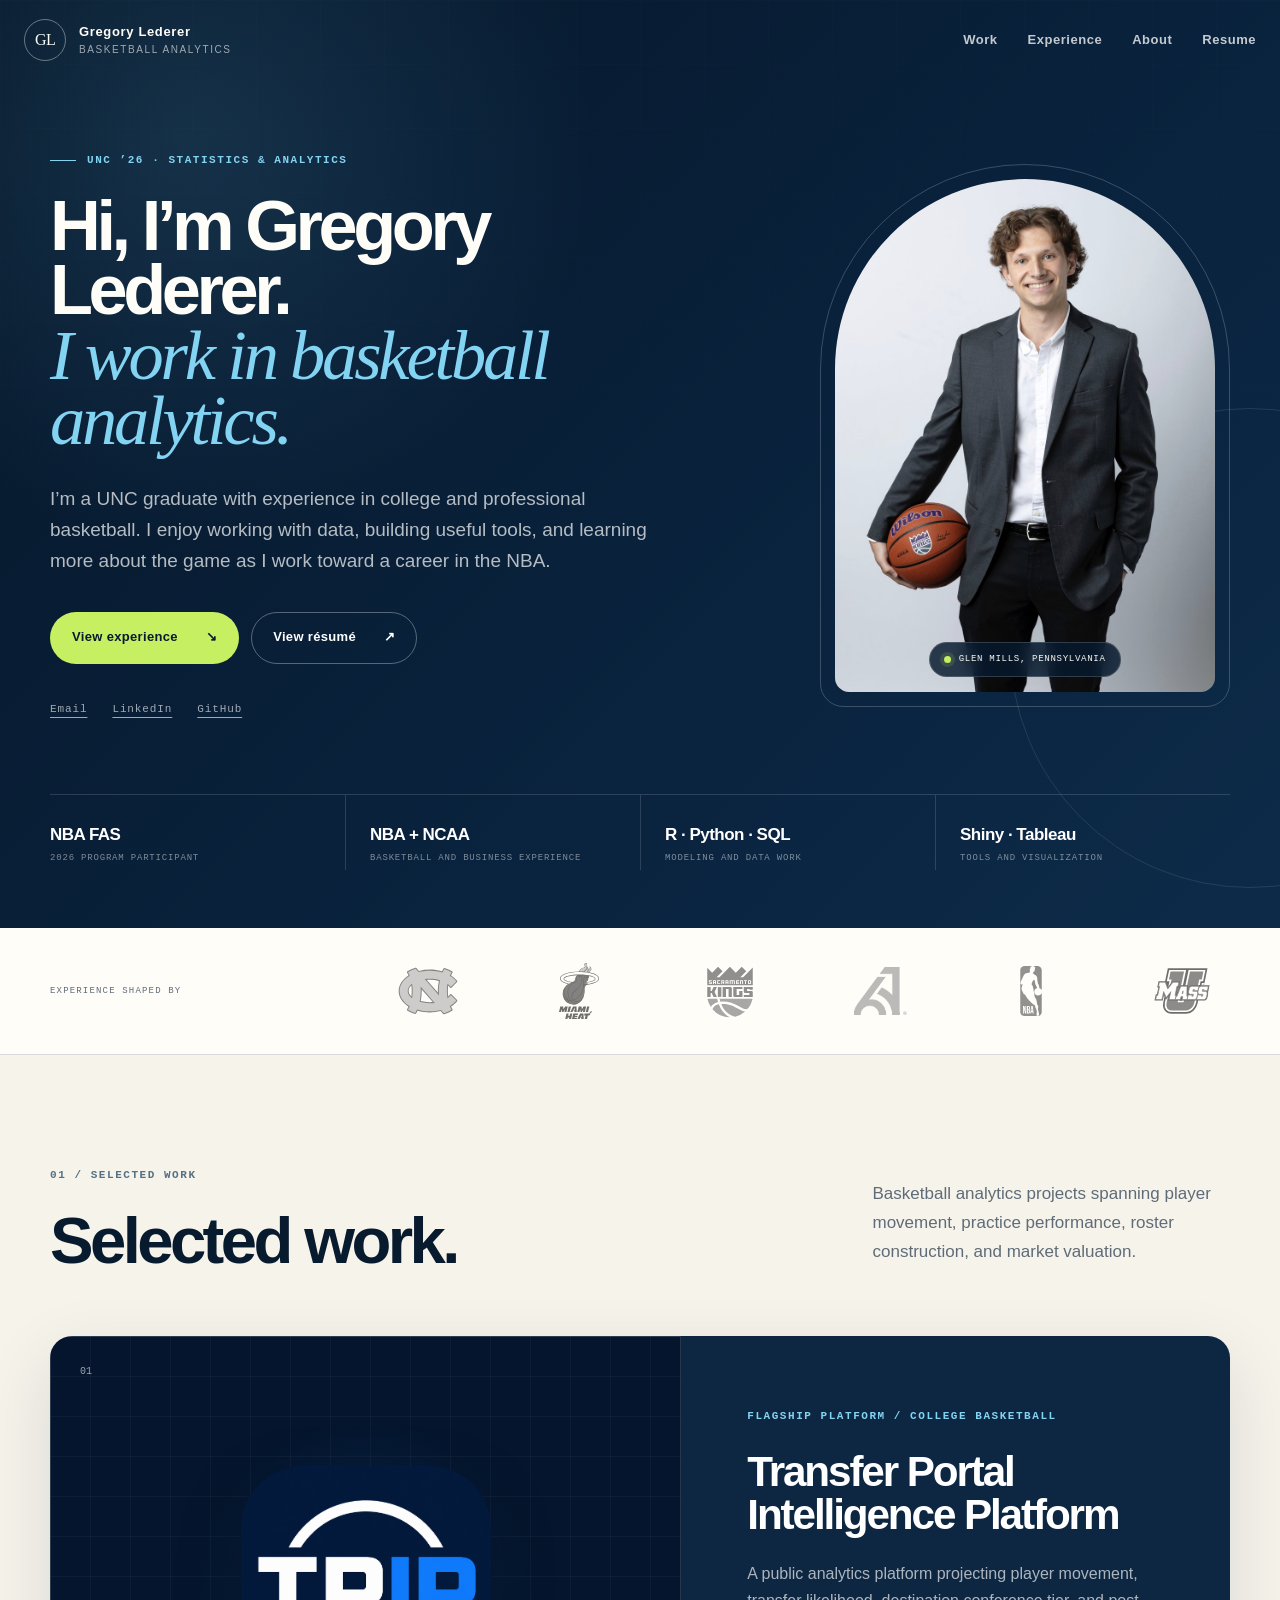
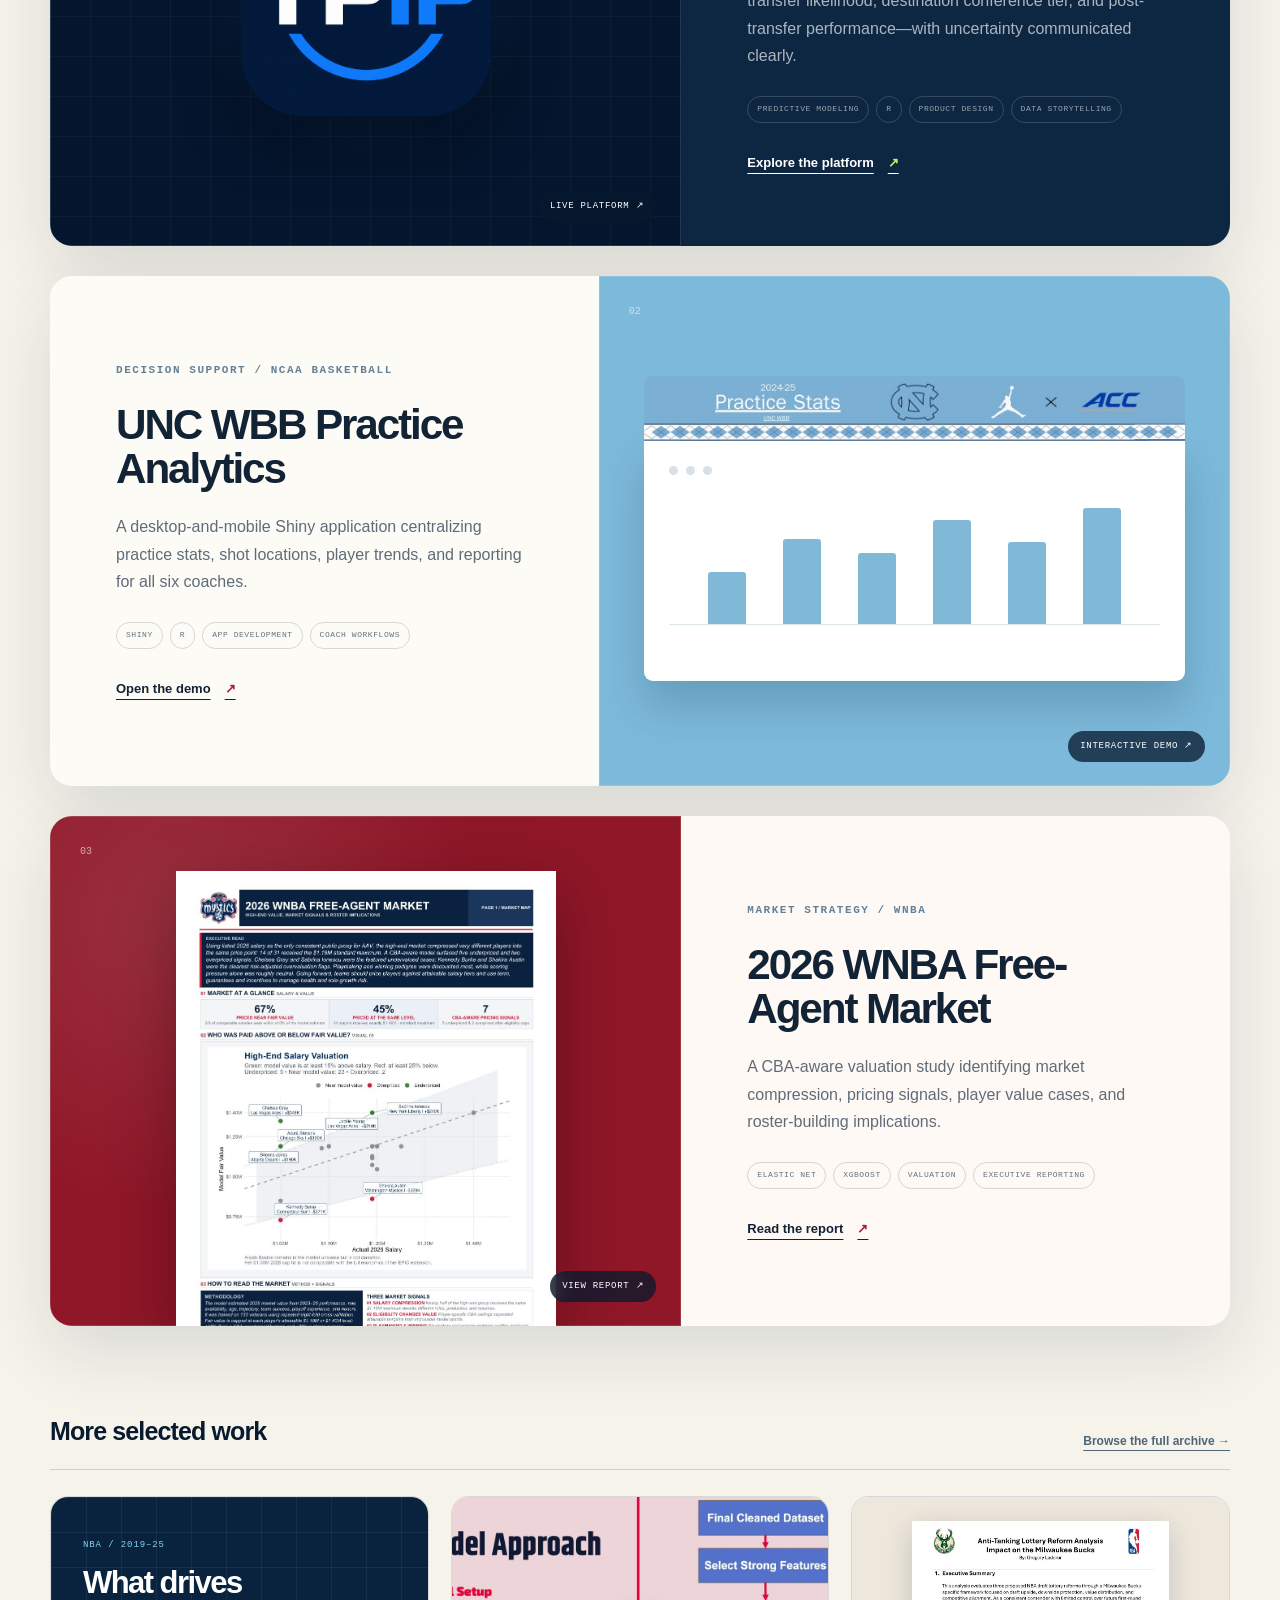
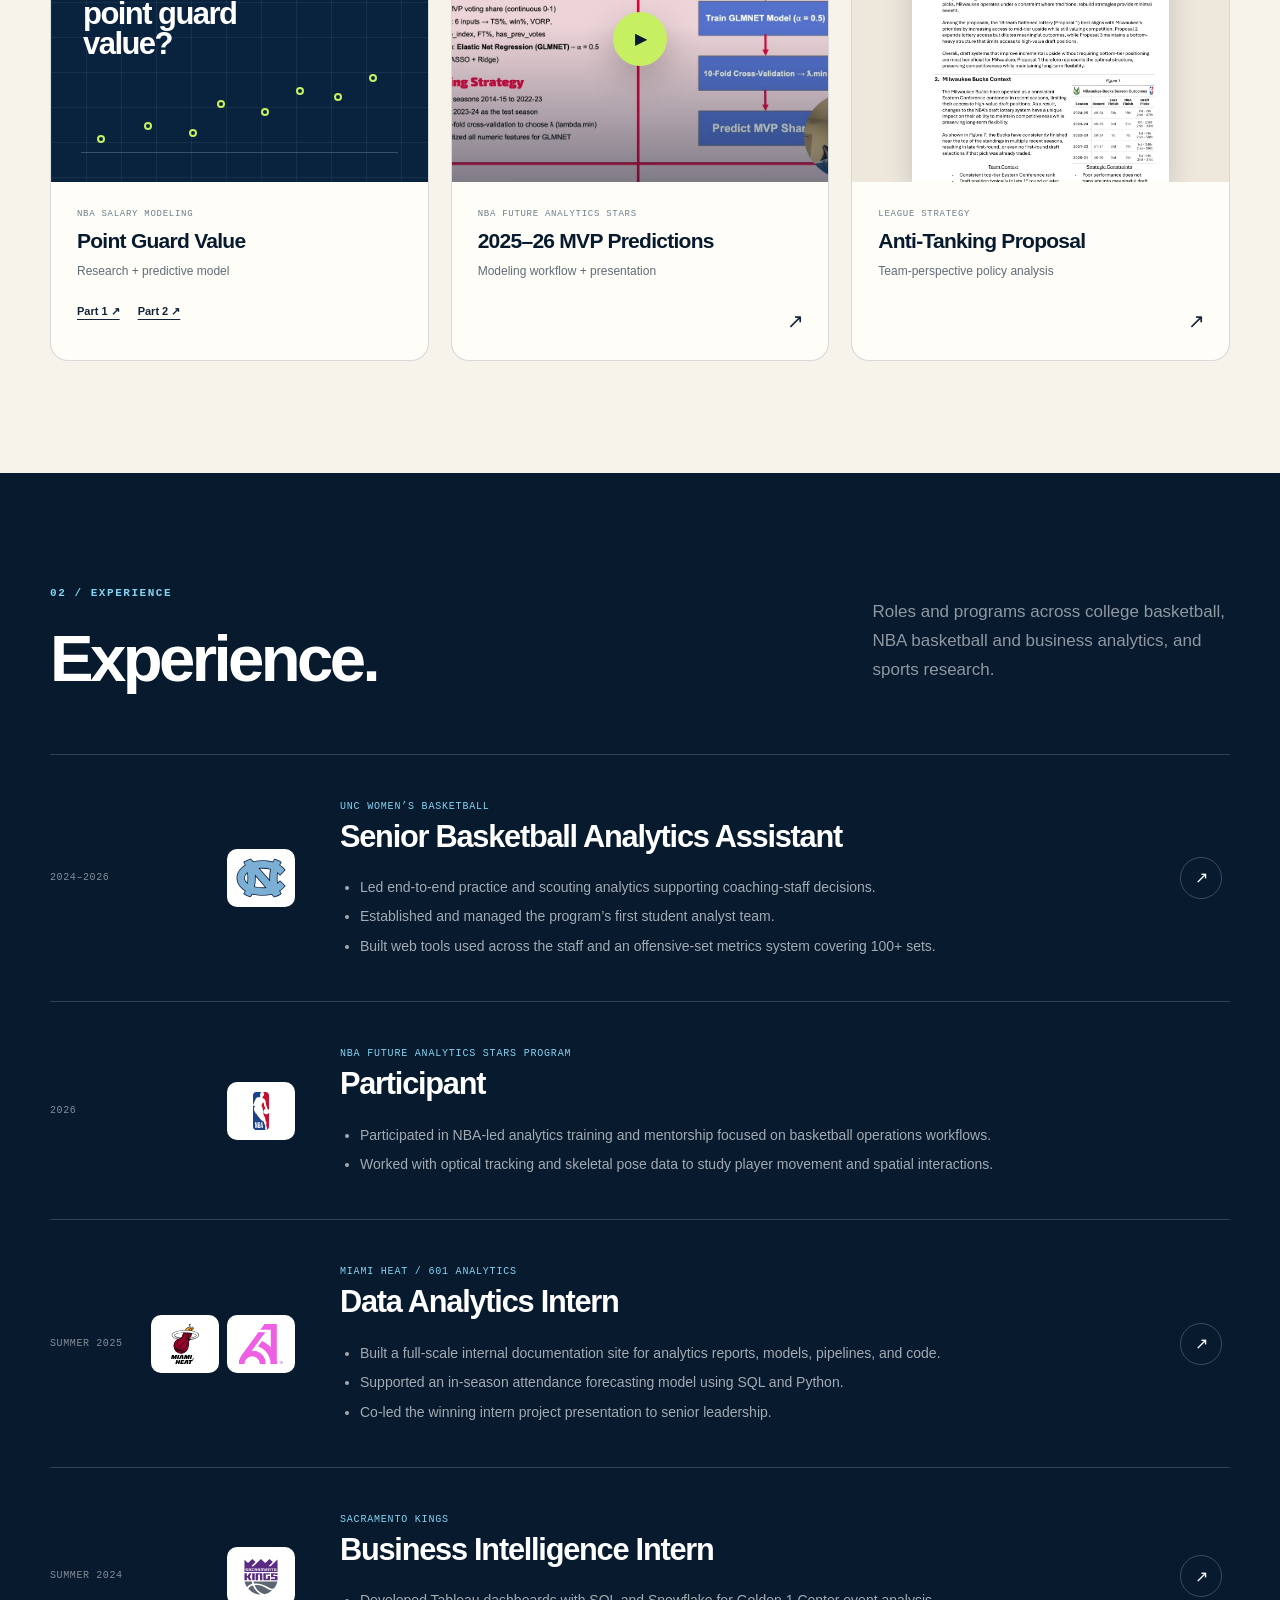
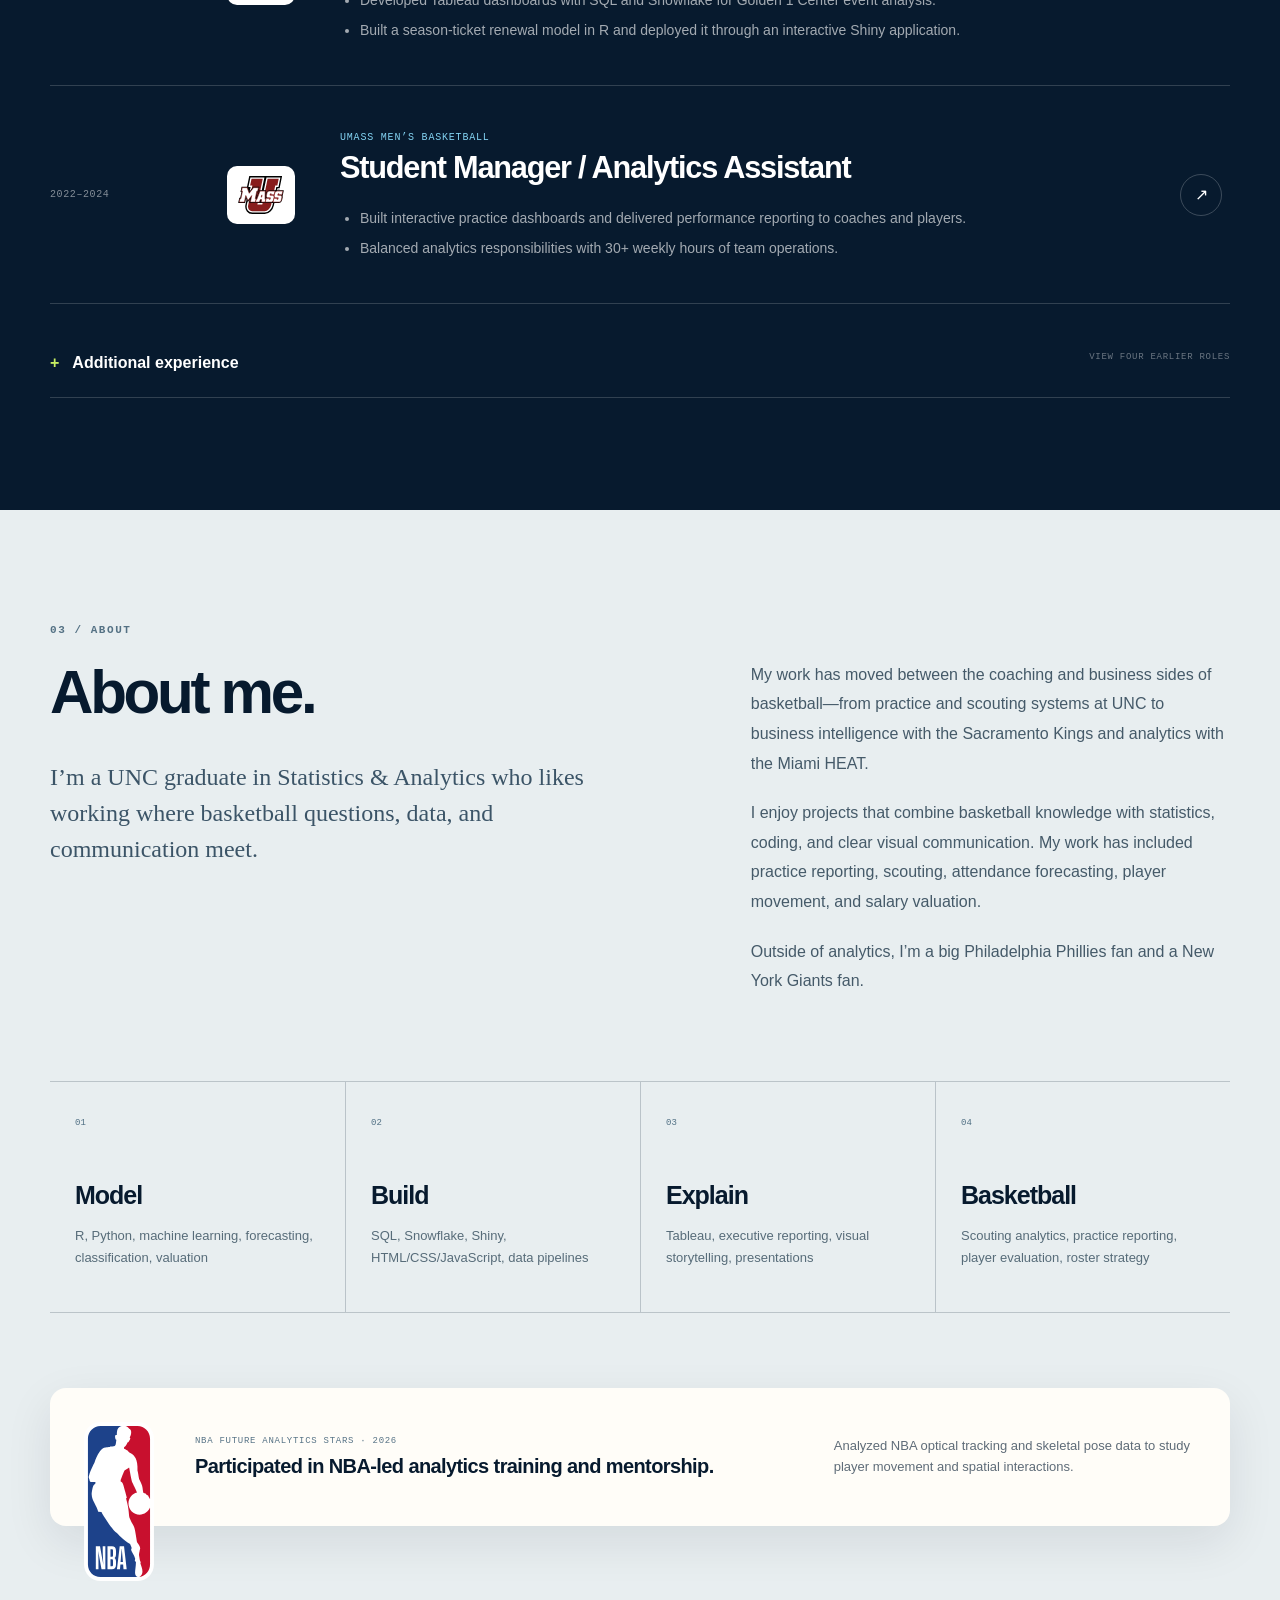
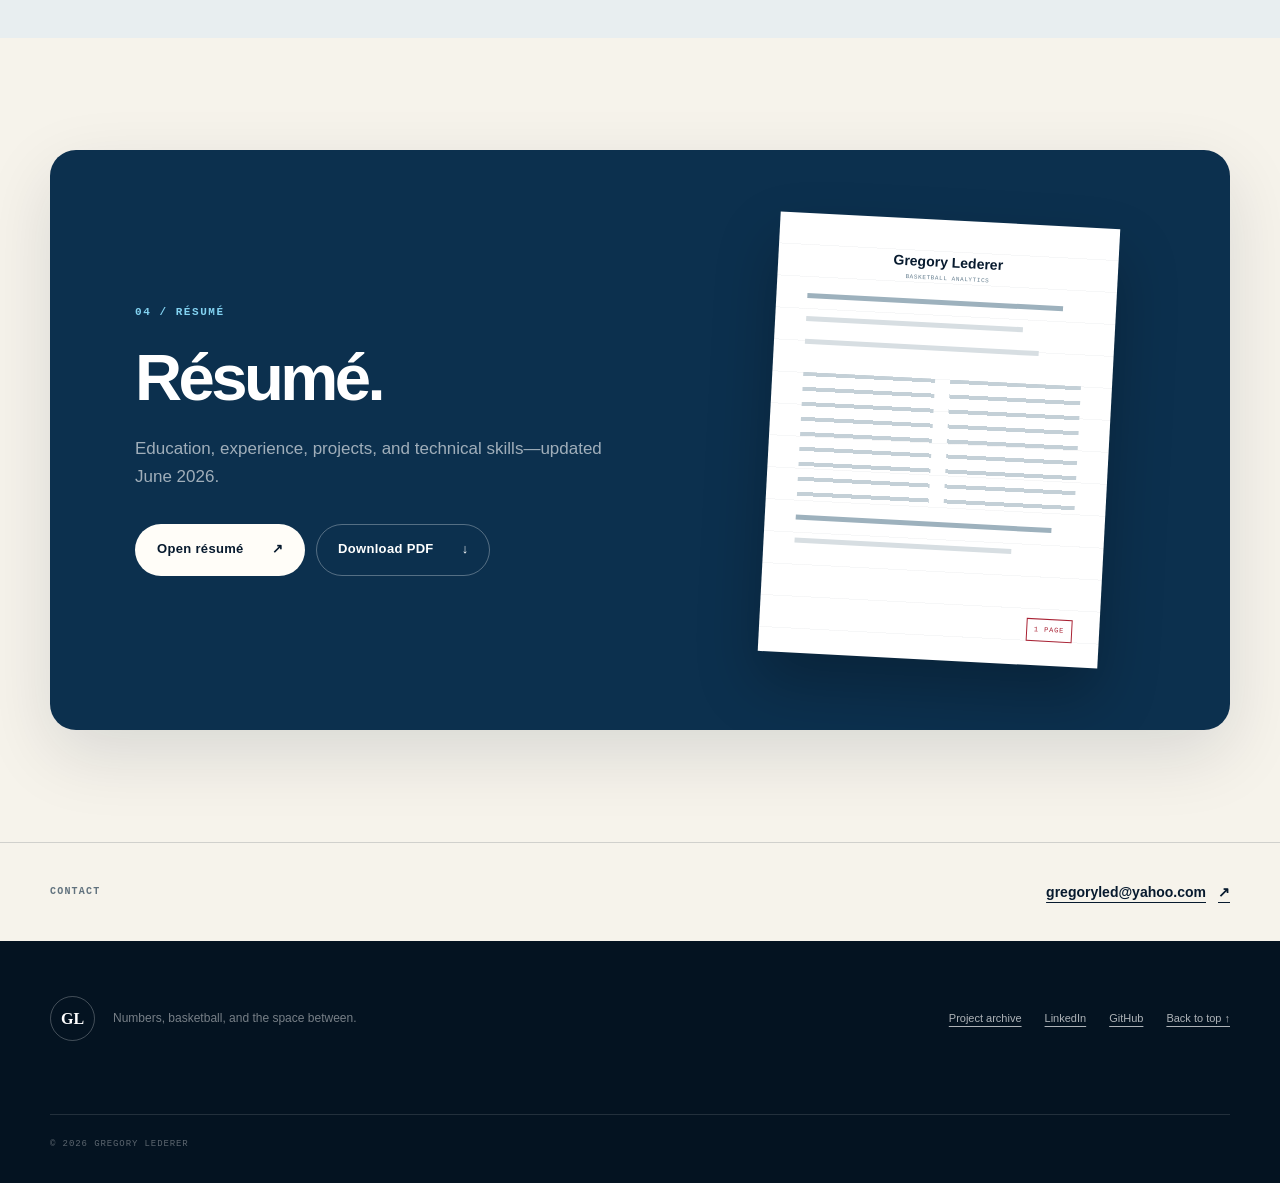
==== commit be3db434: "Simplify portfolio presentation" ====
--- a/index.html
+++ b/index.html
@@ -42,7 +42,6 @@
         <a href="#experience">Experience</a>
         <a href="#about">About</a>
         <a href="#resume">Resume</a>
-        <a class="nav-cta" href="mailto:gregoryled@yahoo.com">Let's talk</a>
       </nav>
     </div>
   </header>
@@ -52,11 +51,11 @@
       <div class="hero-court-lines" aria-hidden="true"></div>
       <div class="shell hero-grid">
         <div class="hero-copy">
-          <p class="eyebrow"><span></span> Analytics for better basketball decisions</p>
-          <h1 id="hero-title">Turning basketball data into <em>decisions that travel.</em></h1>
-          <p class="hero-lede">I build models, reporting systems, and interactive tools that help coaches and front offices move from information to action.</p>
+          <p class="eyebrow"><span></span> UNC ’26 · Statistics &amp; Analytics</p>
+          <h1 id="hero-title">Hi, I’m Gregory Lederer.<em>I work in basketball analytics.</em></h1>
+          <p class="hero-lede">I’m a UNC graduate with experience in college and professional basketball. I enjoy working with data, building useful tools, and learning more about the game as I work toward a career in the NBA.</p>
           <div class="hero-actions">
-            <a class="button button-primary" href="#work">Explore selected work <span aria-hidden="true">↘</span></a>
+            <a class="button button-primary" href="#experience">View experience <span aria-hidden="true">↘</span></a>
             <a class="button button-quiet" href="Lederer_Resume.pdf" target="_blank" rel="noopener">View résumé <span aria-hidden="true">↗</span></a>
           </div>
           <ul class="hero-links" aria-label="Contact and professional profiles">
@@ -74,22 +73,14 @@
               Glen Mills, Pennsylvania
             </div>
           </div>
-          <div class="hero-note hero-note-top" aria-hidden="true">
-            <strong>01</strong>
-            <span>Model<br>the game</span>
-          </div>
-          <div class="hero-note hero-note-bottom" aria-hidden="true">
-            <strong>02</strong>
-            <span>Explain<br>the edge</span>
-          </div>
-        </div>
-      </div>
-
-      <div class="shell proof-grid" aria-label="Career highlights">
-        <div class="proof-item"><strong>1 of 50</strong><span>NBA Future Analytics Stars</span></div>
-        <div class="proof-item"><strong>~2,500</strong><span>Program applicants</span></div>
-        <div class="proof-item"><strong>100+</strong><span>Offensive sets analyzed</span></div>
+        </div>
+      </div>
+
+      <div class="shell proof-grid" aria-label="Experience and skills">
+        <div class="proof-item"><strong>NBA FAS</strong><span>2026 program participant</span></div>
         <div class="proof-item"><strong>NBA + NCAA</strong><span>Basketball and business experience</span></div>
+        <div class="proof-item"><strong>R · Python · SQL</strong><span>Modeling and data work</span></div>
+        <div class="proof-item"><strong>Shiny · Tableau</strong><span>Tools and visualization</span></div>
       </div>
     </section>
 
@@ -98,9 +89,10 @@
         <p>Experience shaped by</p>
         <div class="organization-logos">
           <div class="organization-logo"><img src="assets/images/logos/unc.svg" alt="UNC"></div>
-          <div class="organization-logo"><img src="assets/images/logos/miami-heat.svg" alt="Miami HEAT"></div>
-          <div class="organization-logo"><img src="assets/images/logos/sacramento-kings.svg" alt="Sacramento Kings"></div>
-          <div class="organization-logo"><img src="assets/images/logos/nba.svg" alt="NBA"></div>
+          <div class="organization-logo logo-heat"><img src="assets/images/logos/miami-heat.svg" alt="Miami HEAT"></div>
+          <div class="organization-logo logo-kings"><img src="assets/images/logos/sacramento-kings.svg" alt="Sacramento Kings"></div>
+          <div class="organization-logo"><img src="assets/images/logos/601-analytics-footer.png" alt="601 Analytics"></div>
+          <div class="organization-logo logo-nba"><img src="assets/images/logos/nba.svg" alt="NBA"></div>
           <div class="organization-logo"><img src="assets/images/logos/umass.svg" alt="UMass"></div>
         </div>
       </div>
@@ -111,9 +103,9 @@
         <div class="section-heading" data-reveal>
           <div>
             <p class="section-index">01 / Selected work</p>
-            <h2 id="work-title">Built to be used,<br>not just viewed.</h2>
-          </div>
-          <p>Selected projects spanning player movement, practice performance, roster construction, and market valuation.</p>
+            <h2 id="work-title">Selected work.</h2>
+          </div>
+          <p>Basketball analytics projects spanning player movement, practice performance, roster construction, and market valuation.</p>
         </div>
 
         <div class="featured-projects">
@@ -225,9 +217,9 @@
         <div class="section-heading section-heading-light" data-reveal>
           <div>
             <p class="section-index">02 / Experience</p>
-            <h2 id="experience-title">From the practice court<br>to the front office.</h2>
-          </div>
-          <p>Experience translating analytical work into tools, reports, and recommendations for real basketball and business decisions.</p>
+            <h2 id="experience-title">Experience.</h2>
+          </div>
+          <p>Roles and programs across college basketball, NBA basketball and business analytics, and sports research.</p>
         </div>
 
         <div class="timeline">
@@ -246,7 +238,19 @@
           </article>
 
           <article class="timeline-item" data-reveal>
-            <div class="timeline-meta"><span>Summer 2025</span><div class="timeline-logo"><img src="assets/images/logos/miami-heat.svg" alt="Miami HEAT"></div></div>
+            <div class="timeline-meta"><span>2026</span><div class="timeline-logo"><img src="assets/images/logos/nba.svg" alt="NBA"></div></div>
+            <div class="timeline-main">
+              <p>NBA Future Analytics Stars Program</p>
+              <h3>Participant</h3>
+              <ul>
+                <li>Participated in NBA-led analytics training and mentorship focused on basketball operations workflows.</li>
+                <li>Worked with optical tracking and skeletal pose data to study player movement and spatial interactions.</li>
+              </ul>
+            </div>
+          </article>
+
+          <article class="timeline-item" data-reveal>
+            <div class="timeline-meta"><span>Summer 2025</span><div class="timeline-logo-group"><div class="timeline-logo"><img src="assets/images/logos/miami-heat.svg" alt="Miami HEAT"></div><div class="timeline-logo"><img src="assets/images/logos/601-analytics-footer.png" alt="601 Analytics"></div></div></div>
             <div class="timeline-main">
               <p>Miami HEAT / 601 Analytics</p>
               <h3>Data Analytics Intern</h3>
@@ -302,13 +306,13 @@
       <div class="shell about-grid">
         <div class="about-intro" data-reveal>
           <p class="section-index">03 / About</p>
-          <h2 id="about-title">Curious about the game.<br>Serious about the work.</h2>
+          <h2 id="about-title">About me.</h2>
           <p class="about-lede">I’m a UNC graduate in Statistics &amp; Analytics who likes working where basketball questions, data, and communication meet.</p>
         </div>
         <div class="about-copy" data-reveal>
           <p>My work has moved between the coaching and business sides of basketball—from practice and scouting systems at UNC to business intelligence with the Sacramento Kings and analytics with the Miami HEAT.</p>
-          <p>I’m most energized by ambiguous problems: structuring the data, building the model or tool, and explaining the answer in a way that someone can actually use.</p>
-          <p>Outside of analytics, I’m a devoted Phillies fan and, despite growing up near Philadelphia, a New York Giants fan. The second choice requires more modeling to defend.</p>
+          <p>I enjoy projects that combine basketball knowledge with statistics, coding, and clear visual communication. My work has included practice reporting, scouting, attendance forecasting, player movement, and salary valuation.</p>
+          <p>Outside of analytics, I’m a big Philadelphia Phillies fan and a New York Giants fan.</p>
         </div>
       </div>
 
@@ -321,7 +325,7 @@
 
       <div class="shell program-callout" data-reveal>
         <div class="program-logo"><img src="assets/images/logos/nba.svg" alt="NBA"></div>
-        <div><p>NBA Future Analytics Stars · 2026</p><h3>Selected as one of 50 participants from approximately 2,500 applicants.</h3></div>
+        <div><p>NBA Future Analytics Stars · 2026</p><h3>Participated in NBA-led analytics training and mentorship.</h3></div>
         <p>Analyzed NBA optical tracking and skeletal pose data to study player movement and spatial interactions.</p>
       </div>
     </section>
@@ -330,7 +334,7 @@
       <div class="shell resume-card" data-reveal>
         <div class="resume-copy">
           <p class="section-index">04 / Résumé</p>
-          <h2 id="resume-title">The one-page version.</h2>
+          <h2 id="resume-title">Résumé.</h2>
           <p>Education, experience, projects, and technical skills—updated June 2026.</p>
           <div class="resume-actions">
             <a class="button button-primary button-light" href="Lederer_Resume.pdf" target="_blank" rel="noopener">Open résumé <span>↗</span></a>
@@ -348,12 +352,9 @@
     </section>
 
     <section class="contact-section" id="contact" aria-labelledby="contact-title">
-      <div class="shell contact-grid">
-        <p class="section-index">05 / Contact</p>
-        <div>
-          <h2 id="contact-title">Have a basketball question worth exploring?</h2>
-          <a href="mailto:gregoryled@yahoo.com">gregoryled@yahoo.com <span>↗</span></a>
-        </div>
+      <div class="shell contact-simple">
+        <h2 id="contact-title">Contact</h2>
+        <a href="mailto:gregoryled@yahoo.com">gregoryled@yahoo.com <span>↗</span></a>
       </div>
     </section>
   </main>
--- a/assets/css/styles.css
+++ b/assets/css/styles.css
@@ -230,29 +230,27 @@
   text-transform: uppercase;
 }
 .status-dot { width: 7px; height: 7px; border-radius: 50%; background: var(--lime); box-shadow: 0 0 0 4px rgba(199,239,98,.13); }
-.hero-note { position: absolute; display: flex; align-items: flex-start; gap: 9px; color: rgba(255,255,255,.5); font-family: var(--font-mono); font-size: 9px; line-height: 1.45; letter-spacing: .08em; text-transform: uppercase; }
-.hero-note strong { color: var(--lime); font-size: 10px; }
-.hero-note-top { top: 32px; right: -74px; }
-.hero-note-bottom { bottom: 86px; left: -78px; }
 .proof-grid { position: relative; z-index: 1; display: grid; grid-template-columns: repeat(4, 1fr); margin-top: 75px; border-top: 1px solid rgba(255,255,255,.14); }
 .proof-item { padding: 26px 24px 4px 0; display: grid; gap: 3px; }
 .proof-item + .proof-item { padding-left: 24px; border-left: 1px solid rgba(255,255,255,.14); }
-.proof-item strong { color: #fff; font-size: 20px; letter-spacing: -.03em; }
+.proof-item strong { color: #fff; font-size: 17px; letter-spacing: -.03em; }
 .proof-item span { color: rgba(255,255,255,.48); font-family: var(--font-mono); font-size: 9px; letter-spacing: .09em; text-transform: uppercase; }
 
 /* Logos */
 .logo-band { border-bottom: 1px solid var(--line); background: var(--white); }
 .logo-band-inner { min-height: 126px; display: flex; align-items: center; justify-content: space-between; gap: 45px; }
 .logo-band p { flex: none; margin: 0; color: var(--muted); font-family: var(--font-mono); font-size: 9px; letter-spacing: .13em; text-transform: uppercase; }
-.organization-logos { width: min(760px, 100%); display: flex; align-items: center; justify-content: space-between; gap: 36px; }
-.organization-logo { width: 78px; height: 56px; display: grid; place-items: center; filter: grayscale(1); opacity: .56; transition: filter .2s ease, opacity .2s ease, transform .2s ease; }
+.organization-logos { width: min(850px, 100%); display: flex; align-items: center; justify-content: space-between; gap: 20px; }
+.organization-logo { position: relative; width: 96px; height: 68px; display: grid; place-items: center; border-radius: 10px; filter: grayscale(1); opacity: .56; transition: filter .2s ease, opacity .2s ease, transform .2s ease; }
 .organization-logo:hover { filter: grayscale(0); opacity: 1; transform: translateY(-2px); }
-.organization-logo img { width: 100%; height: 100%; object-fit: contain; }
+.organization-logo img { position: absolute; inset: 10px; width: calc(100% - 20px); height: calc(100% - 20px); max-width: none; max-height: none; object-fit: contain; }
+.organization-logo.logo-heat img, .organization-logo.logo-kings img { transform: scale(1.18); }
+.organization-logo.logo-nba img { transform: scale(1.1); }
 
 /* Shared headings */
 .section-heading { display: grid; grid-template-columns: minmax(0, 1.35fr) minmax(280px, .65fr); gap: 80px; align-items: end; margin-bottom: 62px; }
 .section-index { color: #547184; }
-.section-heading h2, .about-intro h2, .resume-copy h2, .contact-grid h2 {
+.section-heading h2, .about-intro h2, .resume-copy h2 {
   margin: 0;
   color: var(--ink);
   font-size: clamp(2.7rem, 5.1vw, 5rem);
@@ -336,11 +334,12 @@
 .section-heading-light .section-index { color: var(--blue-bright); }
 .section-heading-light > p { color: rgba(255,255,255,.55); }
 .timeline { border-top: 1px solid rgba(255,255,255,.17); }
-.timeline-item { position: relative; display: grid; grid-template-columns: 190px 1fr 50px; gap: 55px; padding: 44px 0; border-bottom: 1px solid rgba(255,255,255,.17); }
-.timeline-meta { display: flex; justify-content: space-between; gap: 20px; }
+.timeline-item { position: relative; display: grid; grid-template-columns: 245px 1fr 50px; gap: 45px; padding: 44px 0; border-bottom: 1px solid rgba(255,255,255,.17); }
+.timeline-meta { display: flex; align-items: center; justify-content: space-between; gap: 18px; }
 .timeline-meta > span { color: rgba(255,255,255,.5); font-family: var(--font-mono); font-size: 10px; letter-spacing: .06em; text-transform: uppercase; }
-.timeline-logo { width: 55px; height: 46px; display: grid; place-items: center; padding: 5px; border-radius: 7px; background: rgba(255,255,255,.92); }
-.timeline-logo img { width: 100%; height: 100%; object-fit: contain; }
+.timeline-logo-group { margin-left: auto; display: flex; gap: 8px; }
+.timeline-logo { position: relative; width: 68px; height: 58px; flex: none; display: grid; place-items: center; overflow: hidden; border-radius: 10px; background: #fff; }
+.timeline-logo img { position: absolute; inset: 9px; width: calc(100% - 18px); height: calc(100% - 18px); max-width: none; max-height: none; object-fit: contain; }
 .timeline-main p { margin: 0 0 5px; color: var(--blue-bright); font-family: var(--font-mono); font-size: 10px; letter-spacing: .08em; text-transform: uppercase; }
 .timeline-main h3 { margin: 0; font-size: clamp(1.6rem, 2.4vw, 2.45rem); line-height: 1.12; letter-spacing: -.04em; }
 .timeline-main ul { max-width: 800px; margin: 22px 0 0; padding-left: 20px; color: rgba(255,255,255,.63); font-size: 14px; }
@@ -403,11 +402,10 @@
 .resume-columns { position: relative; z-index: 1; display: grid; grid-template-columns: 1fr 1fr; gap: 15px; margin-top: 28px; }
 .resume-columns span { height: 125px; background: repeating-linear-gradient(to bottom, #c4d0d7 0 4px, transparent 4px 15px); }
 .resume-stamp { position: absolute; right: 27px; bottom: 24px; padding: 5px 7px; border: 1px solid var(--red); color: var(--red); font-family: var(--font-mono); font-size: 7px; letter-spacing: .12em; }
-.contact-section { padding: 95px 0; background: var(--lime); color: var(--ink); }
-.contact-grid { display: grid; grid-template-columns: .35fr 1.65fr; gap: 50px; }
-.contact-grid .section-index { color: #405b22; }
-.contact-grid h2 { max-width: 850px; font-size: clamp(2.5rem, 5vw, 5rem); }
-.contact-grid a { display: inline-flex; gap: 16px; margin-top: 32px; font-family: var(--font-mono); font-size: clamp(1rem, 2vw, 1.35rem); font-weight: 800; text-underline-offset: 7px; }
+.contact-section { padding: 38px 0; border-top: 1px solid var(--line); background: var(--paper); color: var(--ink); }
+.contact-simple { display: flex; align-items: center; justify-content: space-between; gap: 25px; }
+.contact-simple h2 { margin: 0; color: #61727e; font-family: var(--font-mono); font-size: 10px; letter-spacing: .12em; text-transform: uppercase; }
+.contact-simple a { display: inline-flex; gap: 12px; font-size: 14px; font-weight: 800; text-underline-offset: 5px; }
 
 /* Footer */
 .site-footer { padding: 55px 0 32px; background: #041321; color: #fff; }
@@ -444,7 +442,6 @@
 
 @media (max-width: 1080px) {
   .hero-grid { gap: 50px; }
-  .hero-note { display: none; }
   .project-content { padding: 48px; }
   .about-grid { gap: 70px; }
   .resume-card { padding: 60px; }
@@ -477,7 +474,7 @@
   .project-content { min-height: 410px; }
   .project-grid { grid-template-columns: 1fr 1fr; }
   .project-card:last-child { grid-column: 1 / -1; }
-  .timeline-item { grid-template-columns: 145px 1fr 42px; gap: 30px; }
+  .timeline-item { grid-template-columns: 190px 1fr 42px; gap: 26px; }
   .about-grid { grid-template-columns: 1fr; gap: 30px; }
   .about-copy { padding-top: 0; }
   .skills-grid { grid-template-columns: 1fr 1fr; }
@@ -486,7 +483,6 @@
   .program-callout { grid-template-columns: 70px 1fr; }
   .program-callout > p { grid-column: 2; }
   .resume-card { grid-template-columns: 1fr .65fr; gap: 35px; padding: 52px; }
-  .contact-grid { grid-template-columns: 1fr; gap: 8px; }
   .archive-grid { grid-template-columns: 1fr 1fr; }
 }
 
@@ -506,9 +502,10 @@
   .proof-item strong { font-size: 16px; }
   .proof-item span { font-size: 7px; }
   .logo-band p { width: 100%; }
-  .organization-logos { gap: 15px; overflow-x: auto; padding-bottom: 4px; }
-  .organization-logo { width: 58px; height: 45px; flex: none; }
-  .section-heading h2, .about-intro h2, .resume-copy h2, .contact-grid h2 { font-size: clamp(2.6rem, 13vw, 4rem); }
+  .organization-logos { display: grid; grid-template-columns: repeat(3, 1fr); gap: 12px; overflow: visible; padding-bottom: 4px; }
+  .organization-logo { width: 72px; height: 56px; justify-self: center; }
+  .organization-logo img { inset: 8px; width: calc(100% - 16px); height: calc(100% - 16px); }
+  .section-heading h2, .about-intro h2, .resume-copy h2 { font-size: clamp(2.6rem, 13vw, 4rem); }
   .project-media { min-height: 335px; }
   .project-content { min-height: 0; padding: 38px 28px 42px; }
   .project-content h3 { font-size: 2.35rem; }
@@ -521,7 +518,7 @@
   .project-card:last-child { grid-column: auto; }
   .timeline-item { grid-template-columns: 1fr 40px; gap: 18px; padding: 34px 0; }
   .timeline-meta { grid-column: 1 / -1; align-items: center; }
-  .timeline-logo { margin-left: auto; }
+  .timeline-logo, .timeline-logo-group { margin-left: auto; }
   .timeline-main { grid-column: 1; }
   .timeline-link { grid-column: 2; grid-row: 2; }
   .timeline-main ul { padding-left: 18px; font-size: 13px; }
@@ -538,7 +535,8 @@
   .resume-card { width: calc(100% - 32px); grid-template-columns: 1fr; padding: 43px 28px; }
   .resume-sheet { width: 80%; margin-top: 20px; }
   .resume-actions { flex-direction: column; }
-  .contact-grid a { overflow-wrap: anywhere; }
+  .contact-simple { align-items: flex-start; flex-direction: column; gap: 8px; }
+  .contact-simple a { overflow-wrap: anywhere; }
   .footer-inner { grid-template-columns: 1fr; gap: 30px; }
   .footer-links { gap: 14px 20px; }
   .archive-hero { padding-top: 125px; }
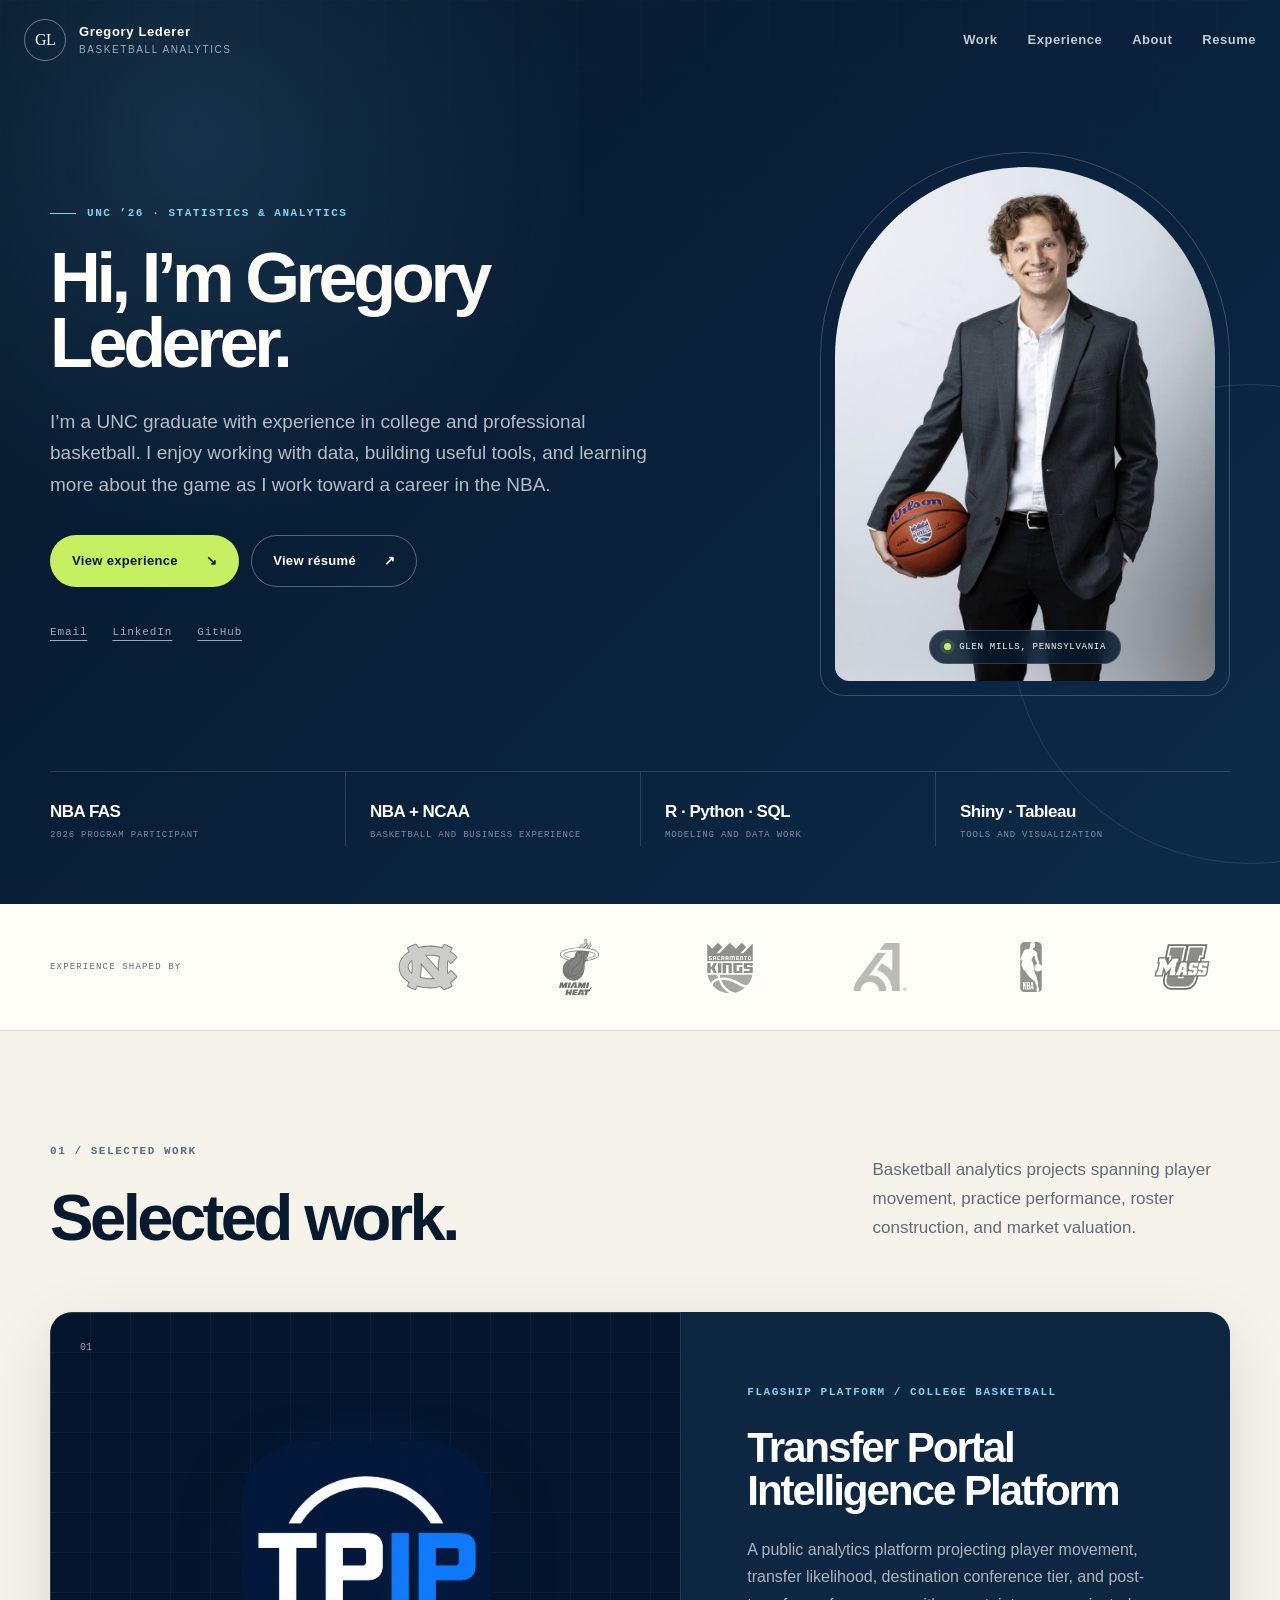
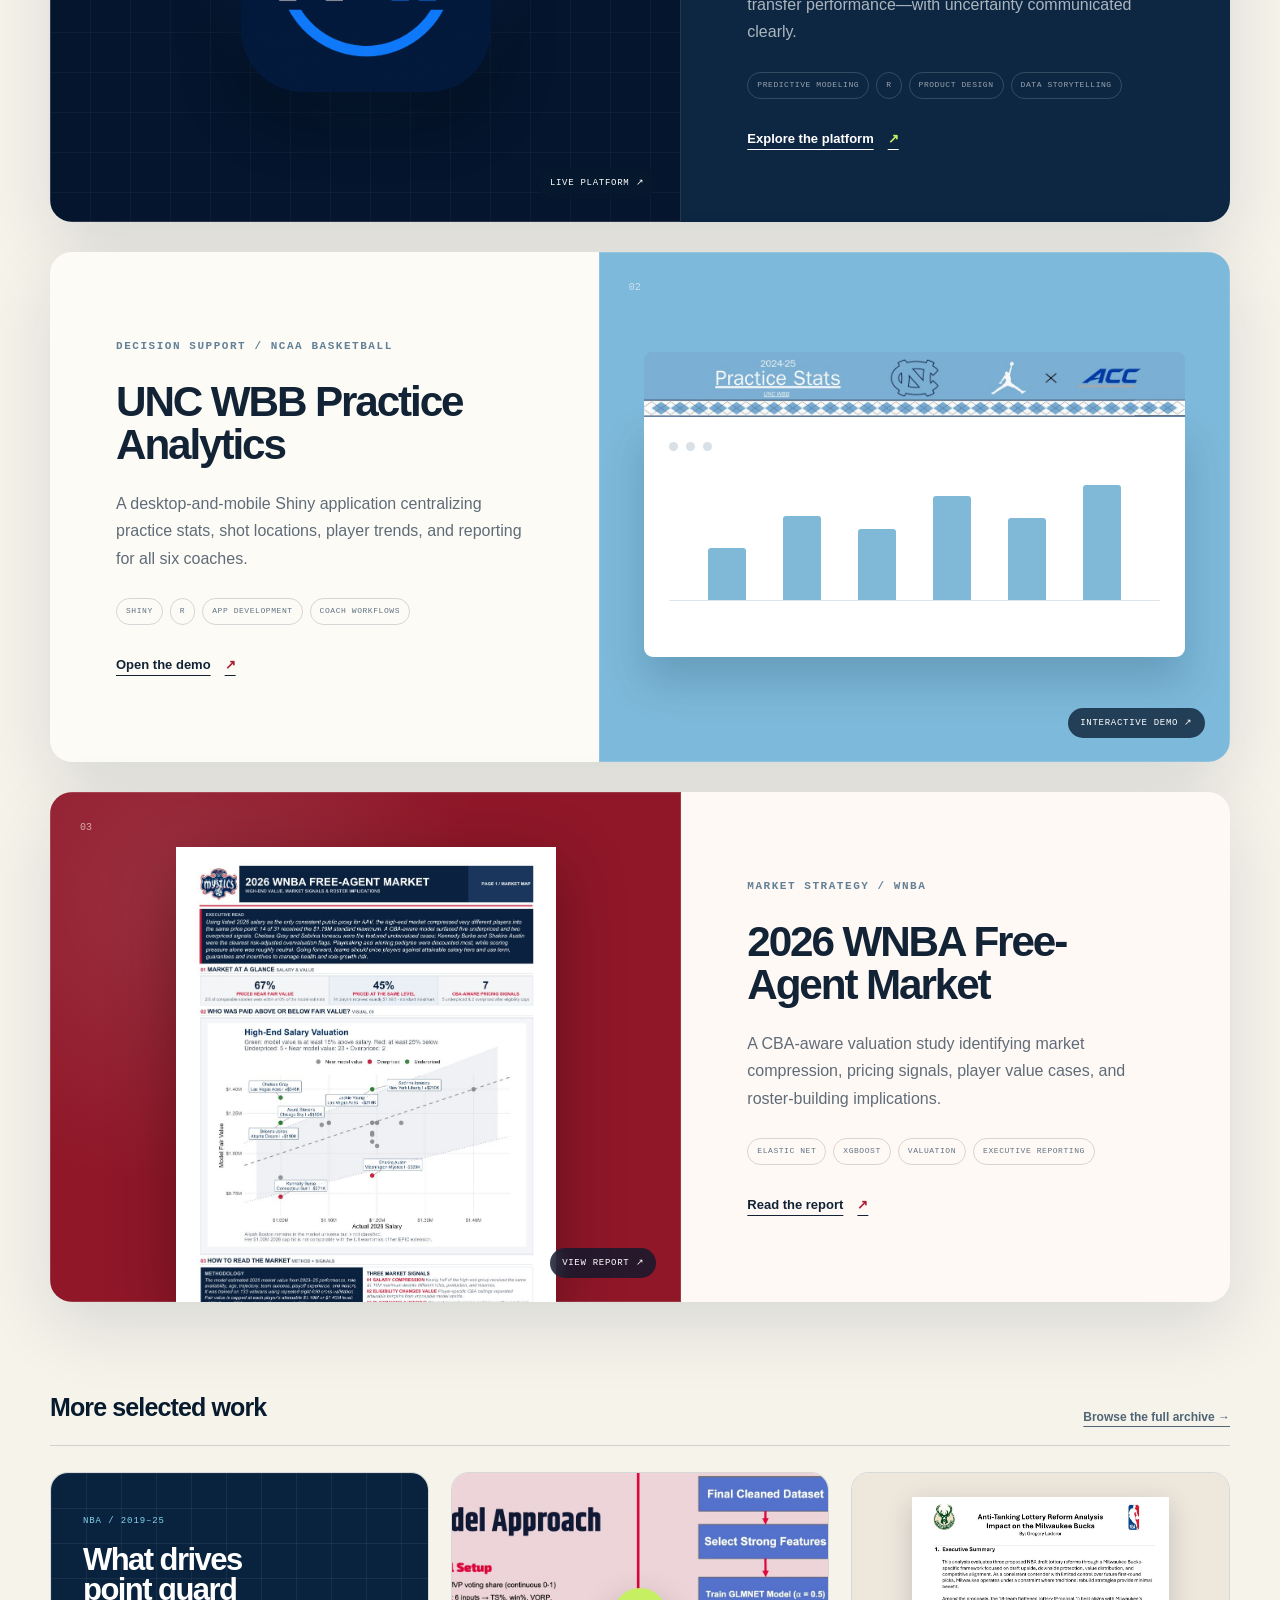
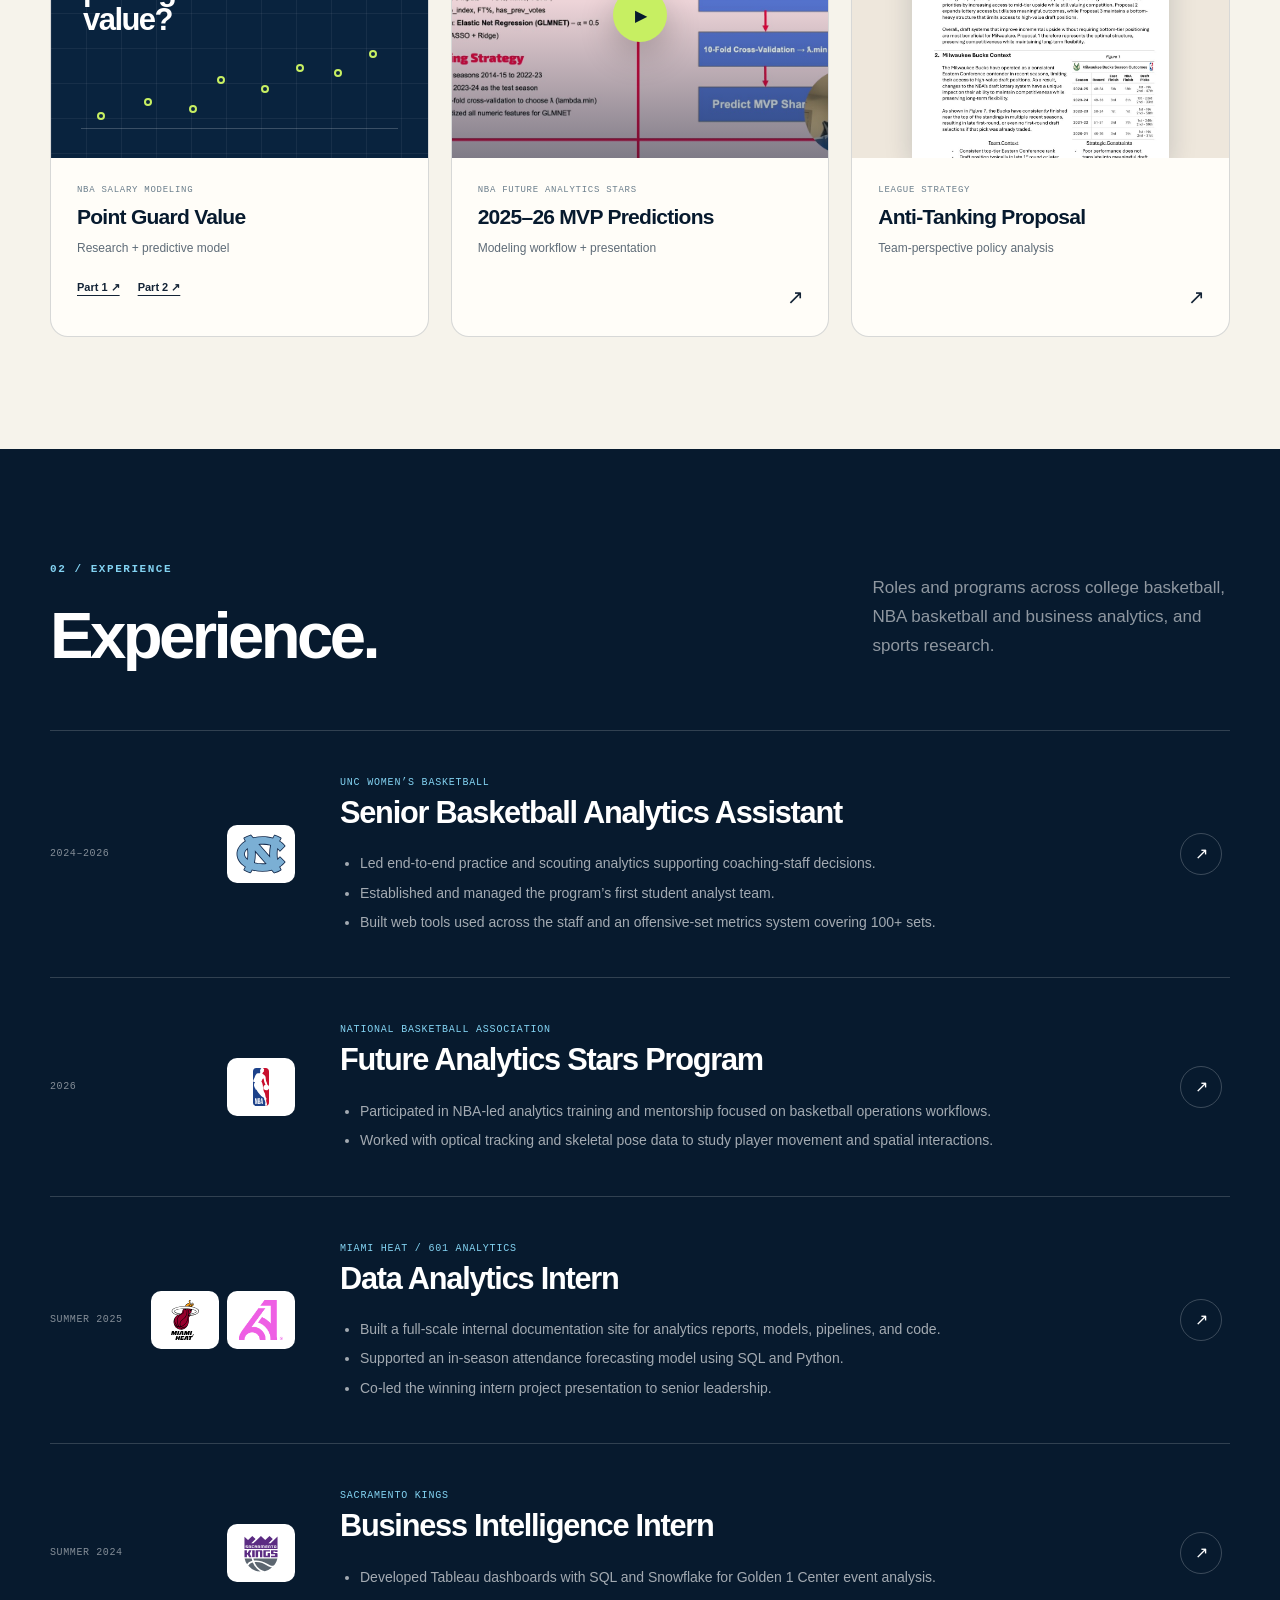
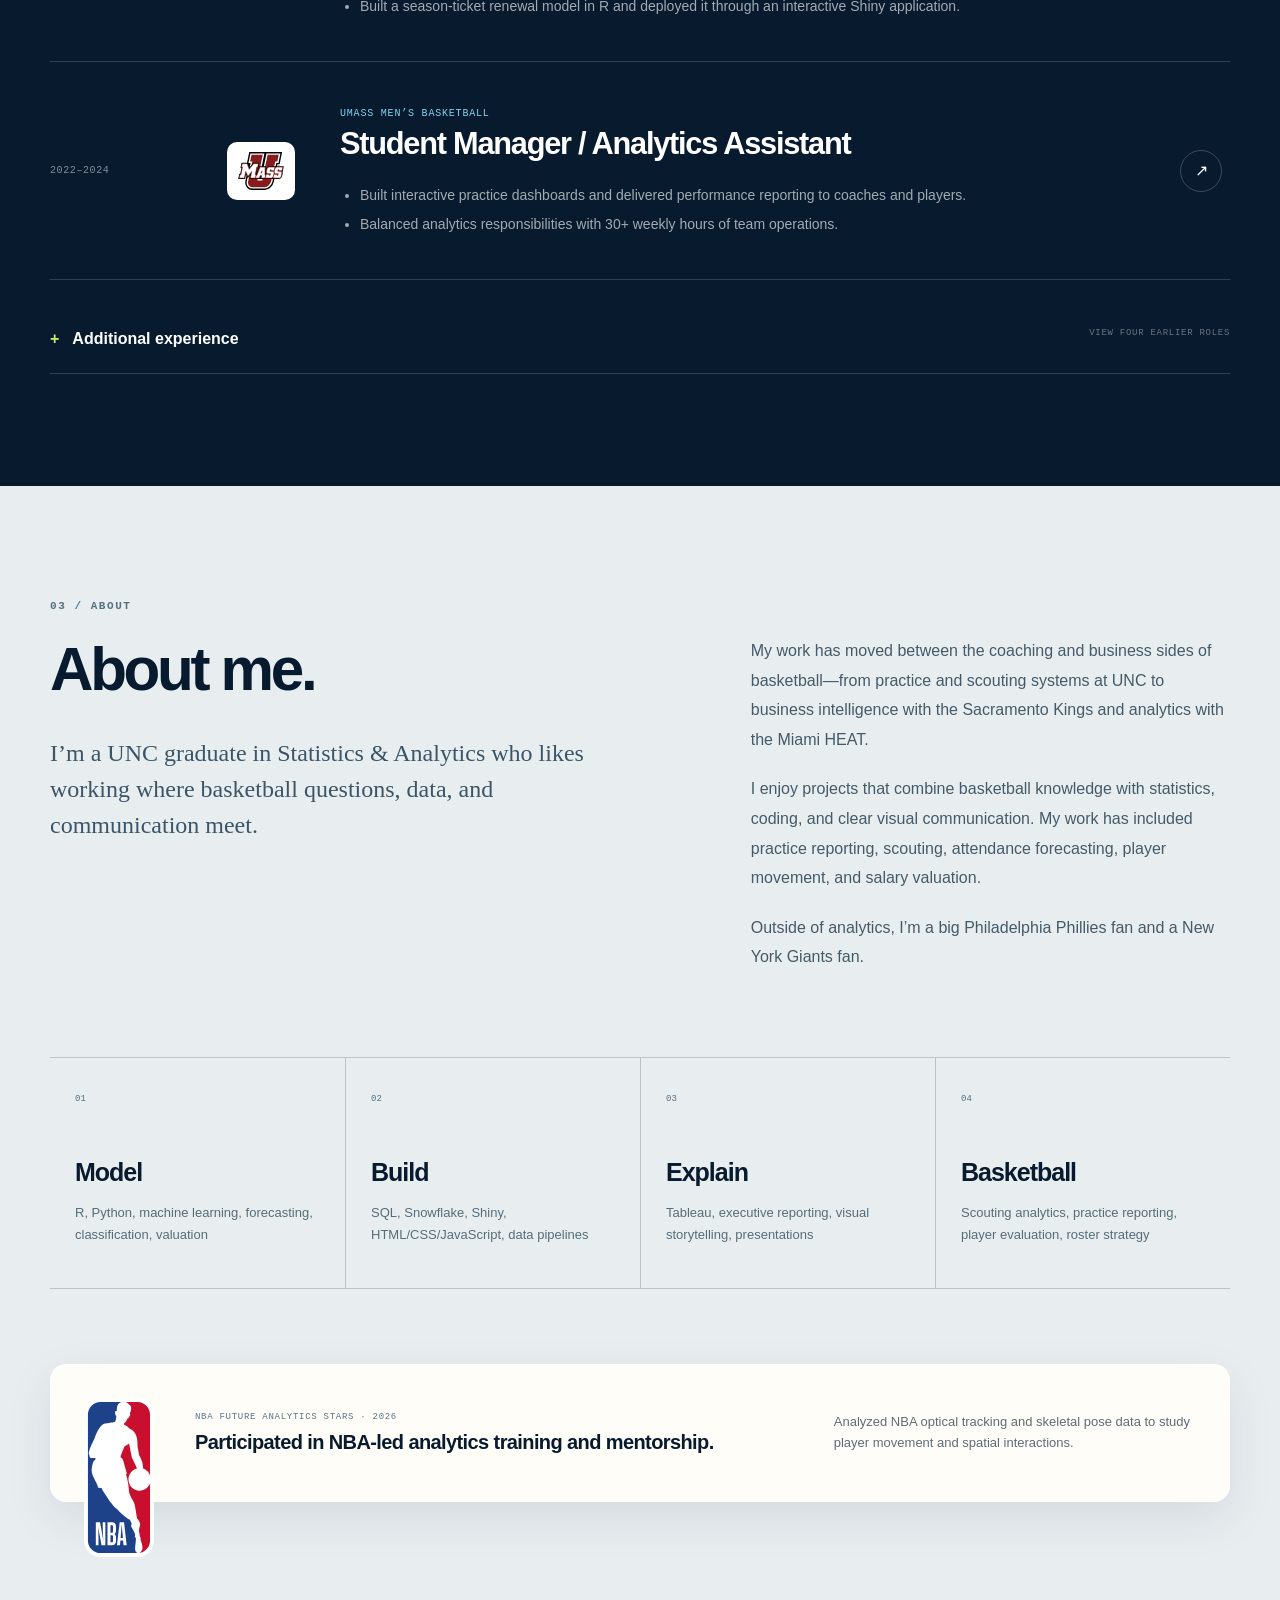
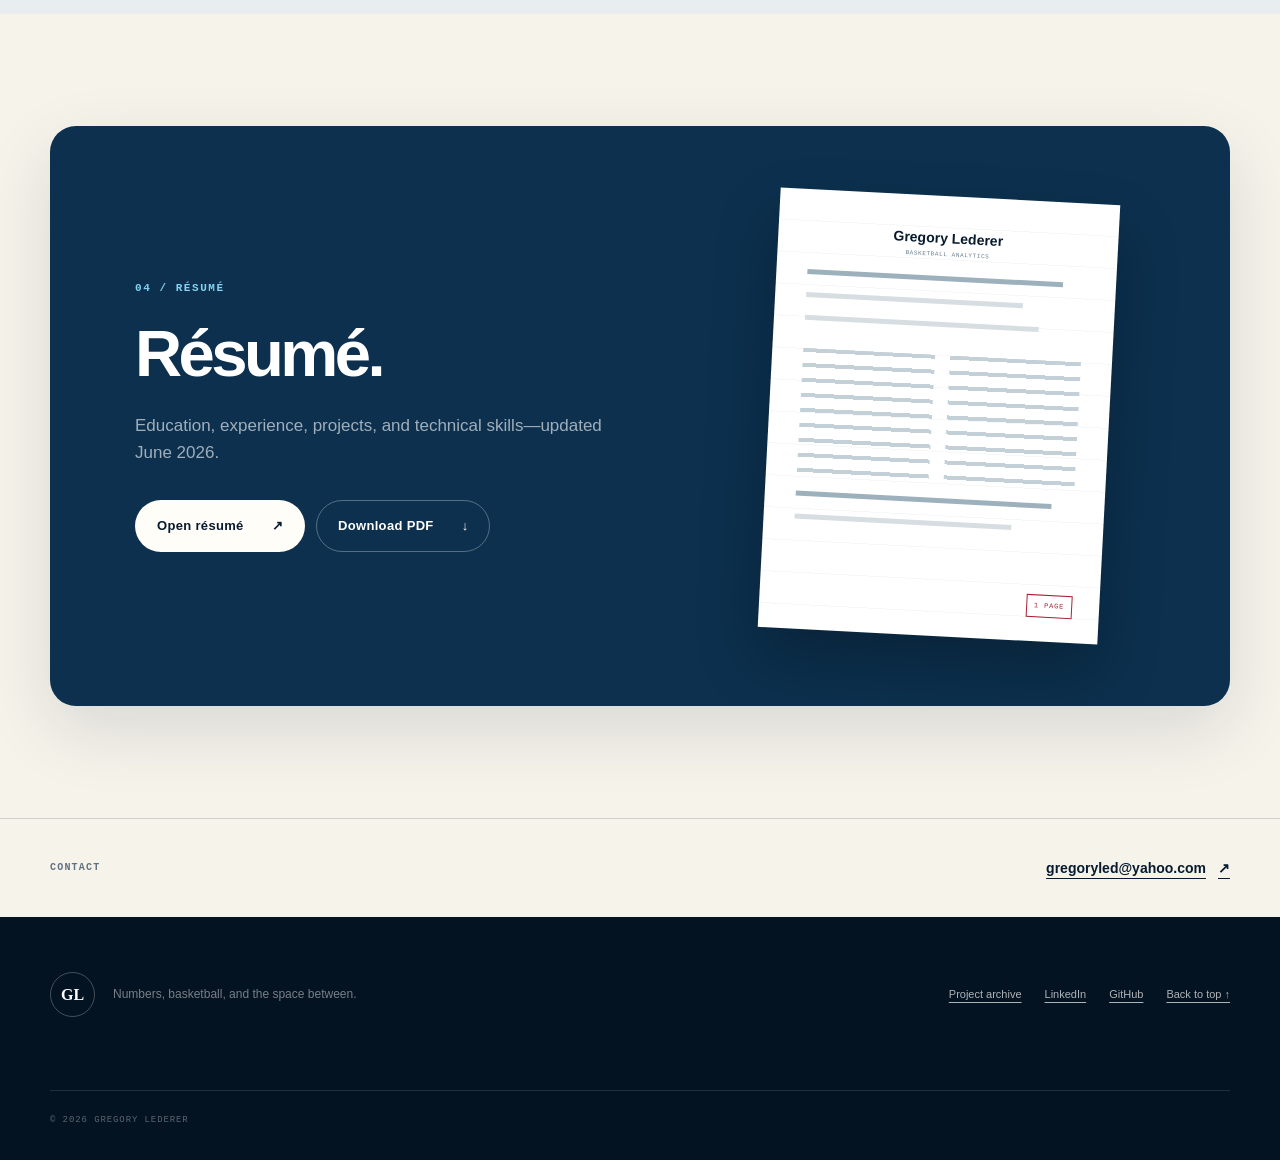
==== commit e11a1424: "Refine NBA FAS experience details" ====
--- a/index.html
+++ b/index.html
@@ -52,7 +52,7 @@
       <div class="shell hero-grid">
         <div class="hero-copy">
           <p class="eyebrow"><span></span> UNC ’26 · Statistics &amp; Analytics</p>
-          <h1 id="hero-title">Hi, I’m Gregory Lederer.<em>I work in basketball analytics.</em></h1>
+          <h1 id="hero-title">Hi, I’m Gregory Lederer.</h1>
           <p class="hero-lede">I’m a UNC graduate with experience in college and professional basketball. I enjoy working with data, building useful tools, and learning more about the game as I work toward a career in the NBA.</p>
           <div class="hero-actions">
             <a class="button button-primary" href="#experience">View experience <span aria-hidden="true">↘</span></a>
@@ -240,13 +240,14 @@
           <article class="timeline-item" data-reveal>
             <div class="timeline-meta"><span>2026</span><div class="timeline-logo"><img src="assets/images/logos/nba.svg" alt="NBA"></div></div>
             <div class="timeline-main">
-              <p>NBA Future Analytics Stars Program</p>
-              <h3>Participant</h3>
+              <p>National Basketball Association</p>
+              <h3>Future Analytics Stars Program</h3>
               <ul>
                 <li>Participated in NBA-led analytics training and mentorship focused on basketball operations workflows.</li>
                 <li>Worked with optical tracking and skeletal pose data to study player movement and spatial interactions.</li>
               </ul>
             </div>
+            <a href="https://careers.nba.com/nba-future-stars-program" target="_blank" rel="noopener noreferrer" class="timeline-link" aria-label="Visit the NBA Future Analytics Stars Program">↗</a>
           </article>
 
           <article class="timeline-item" data-reveal>
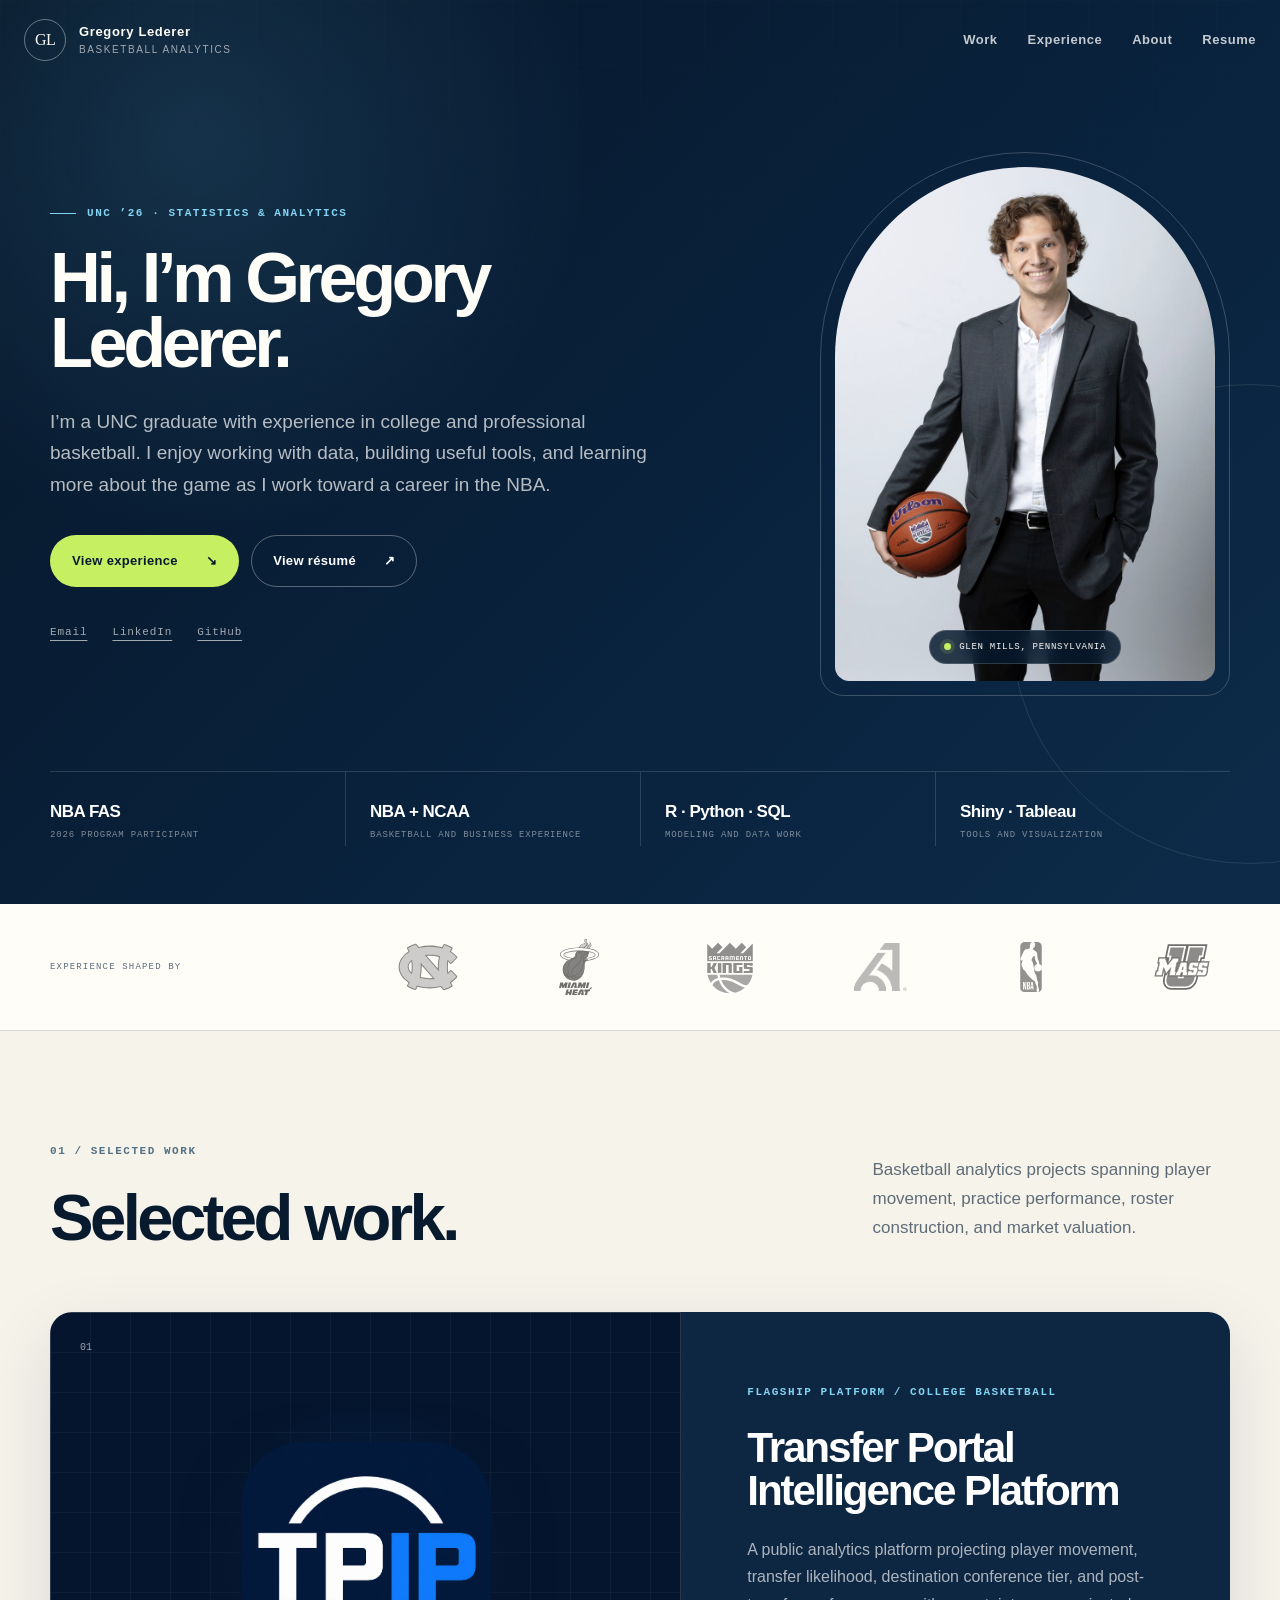
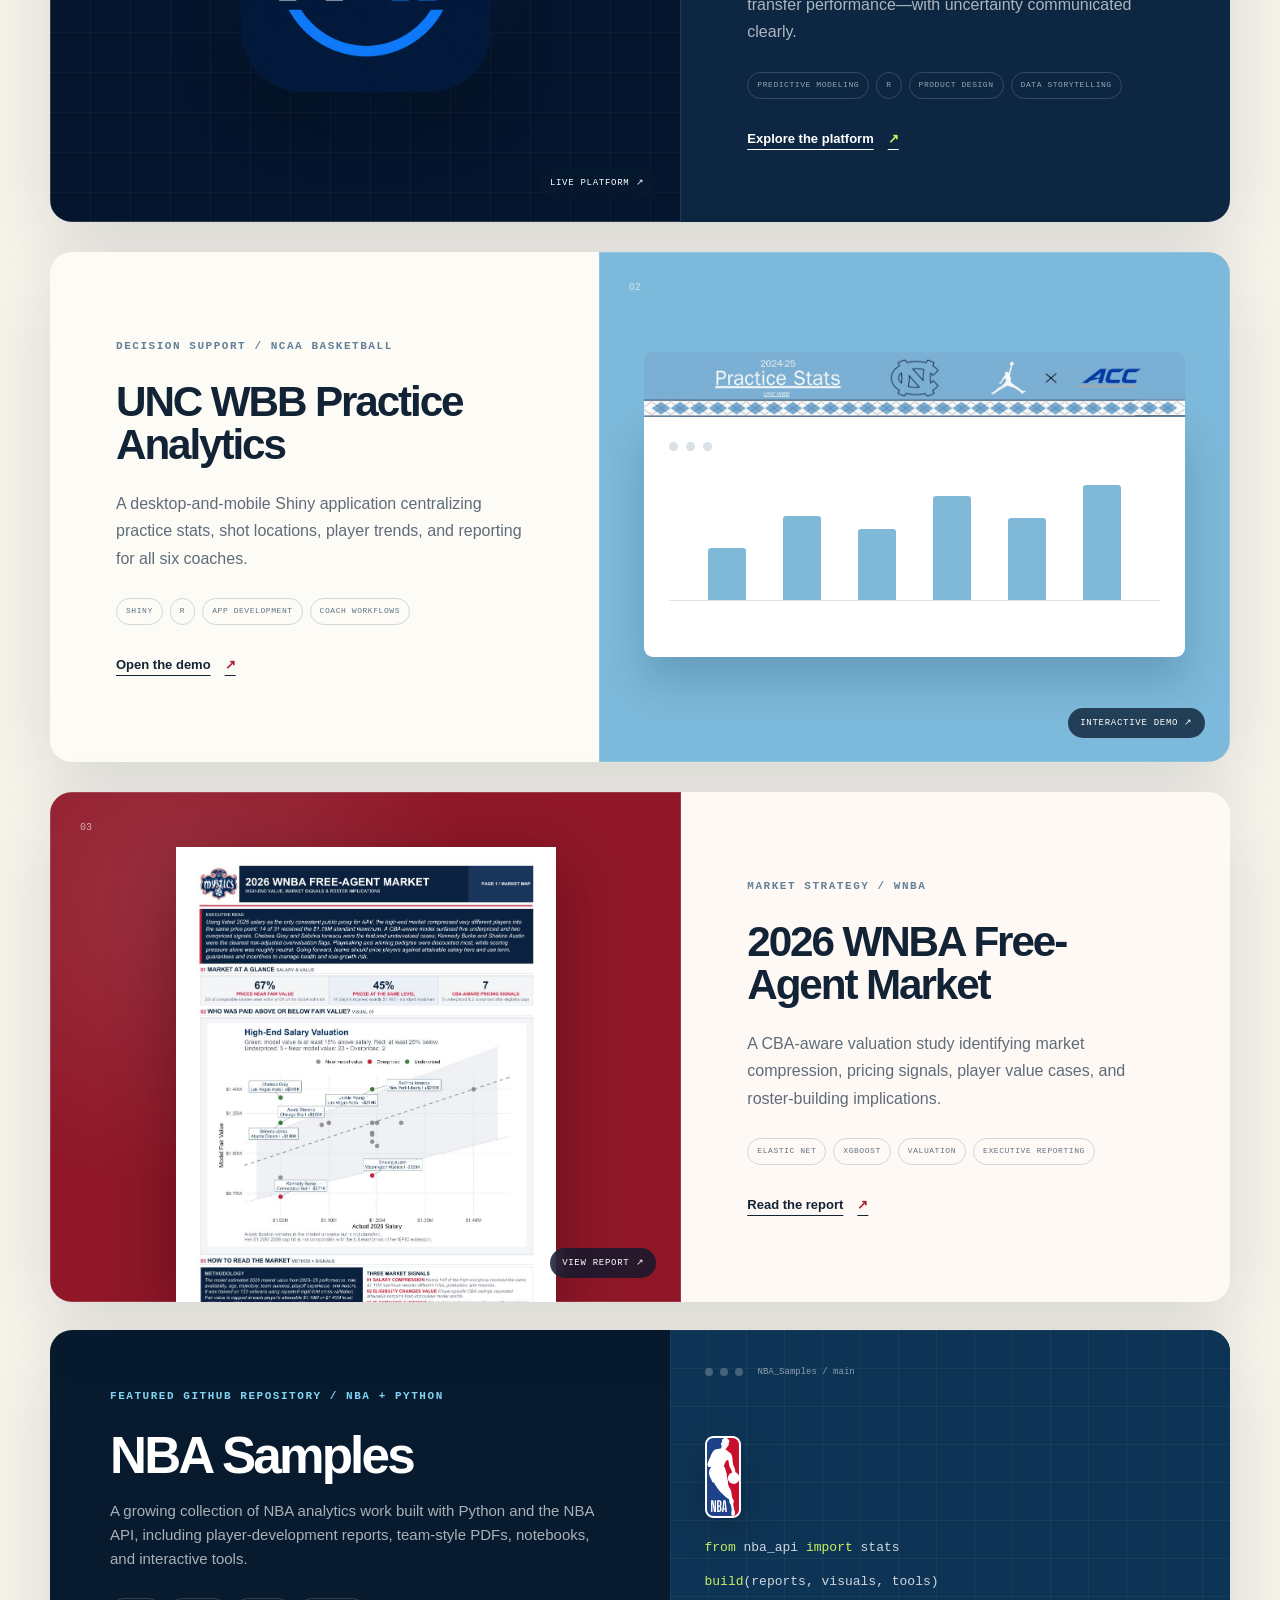
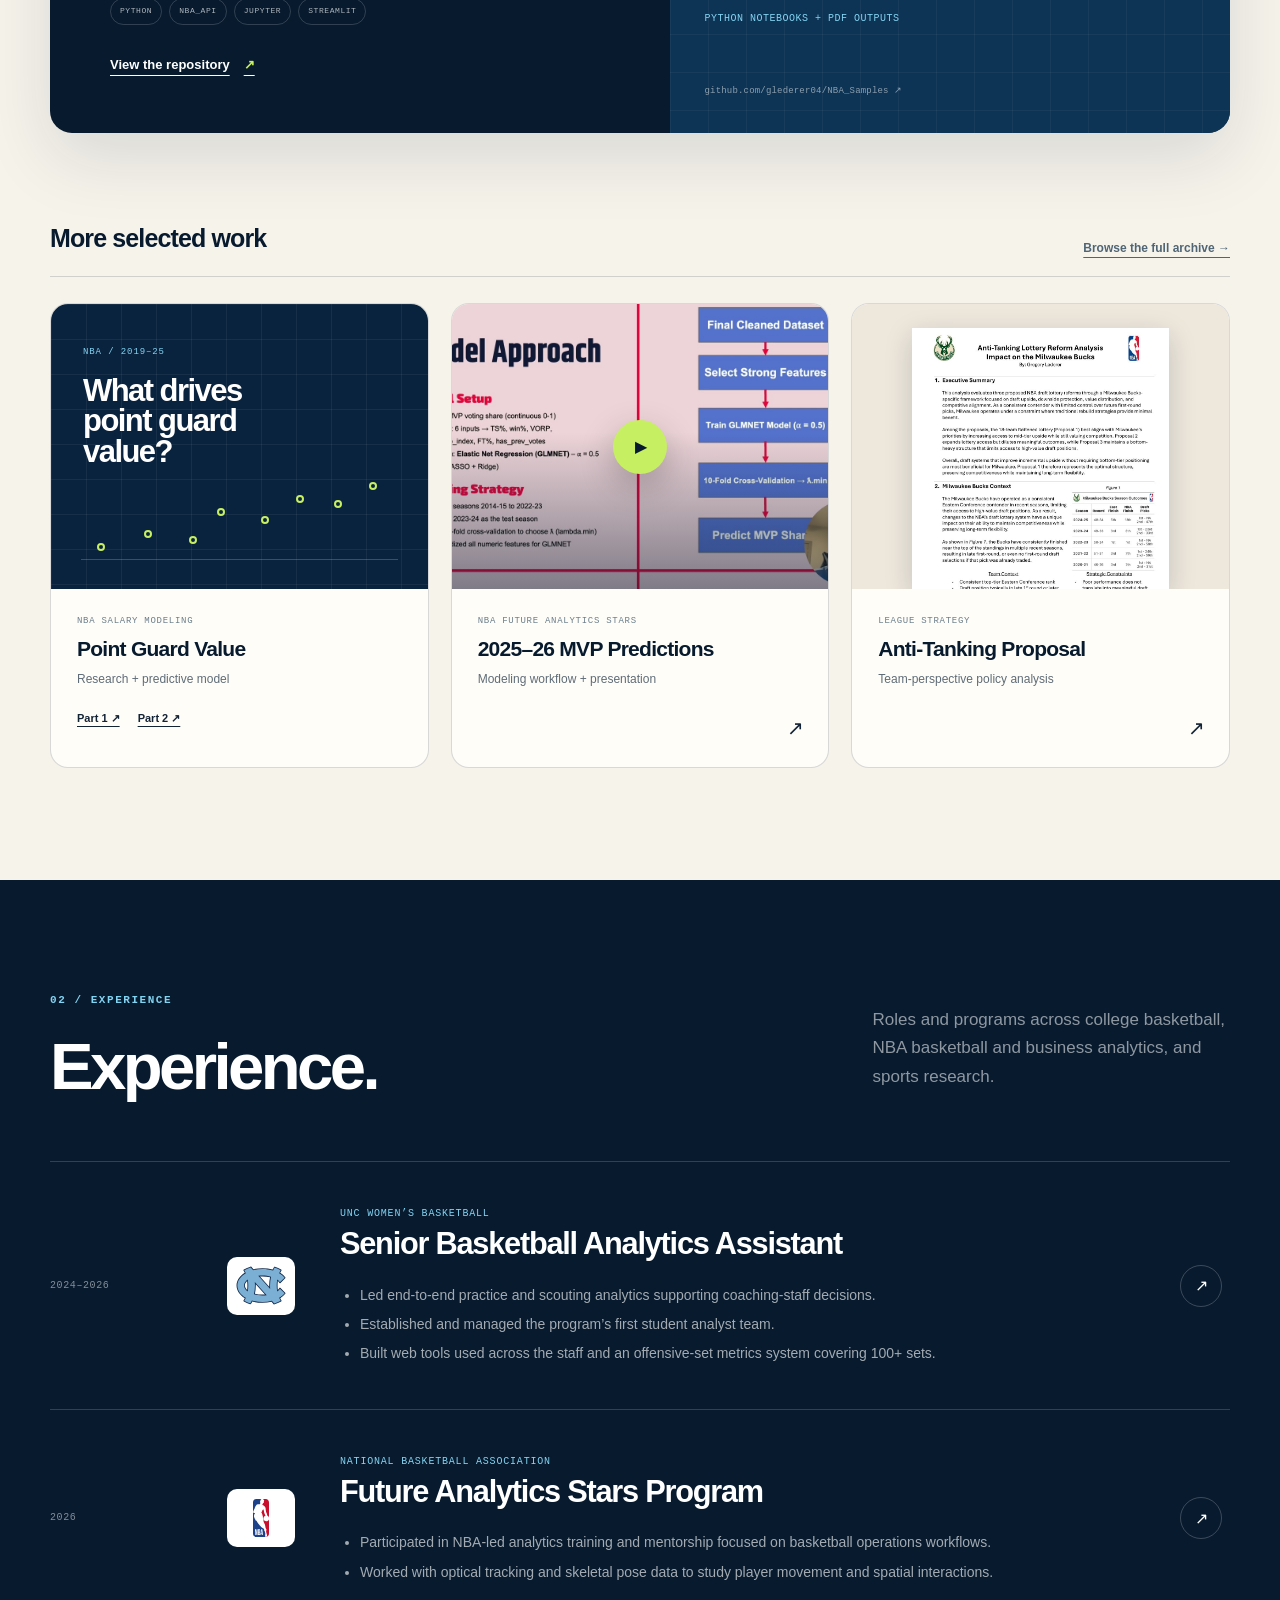
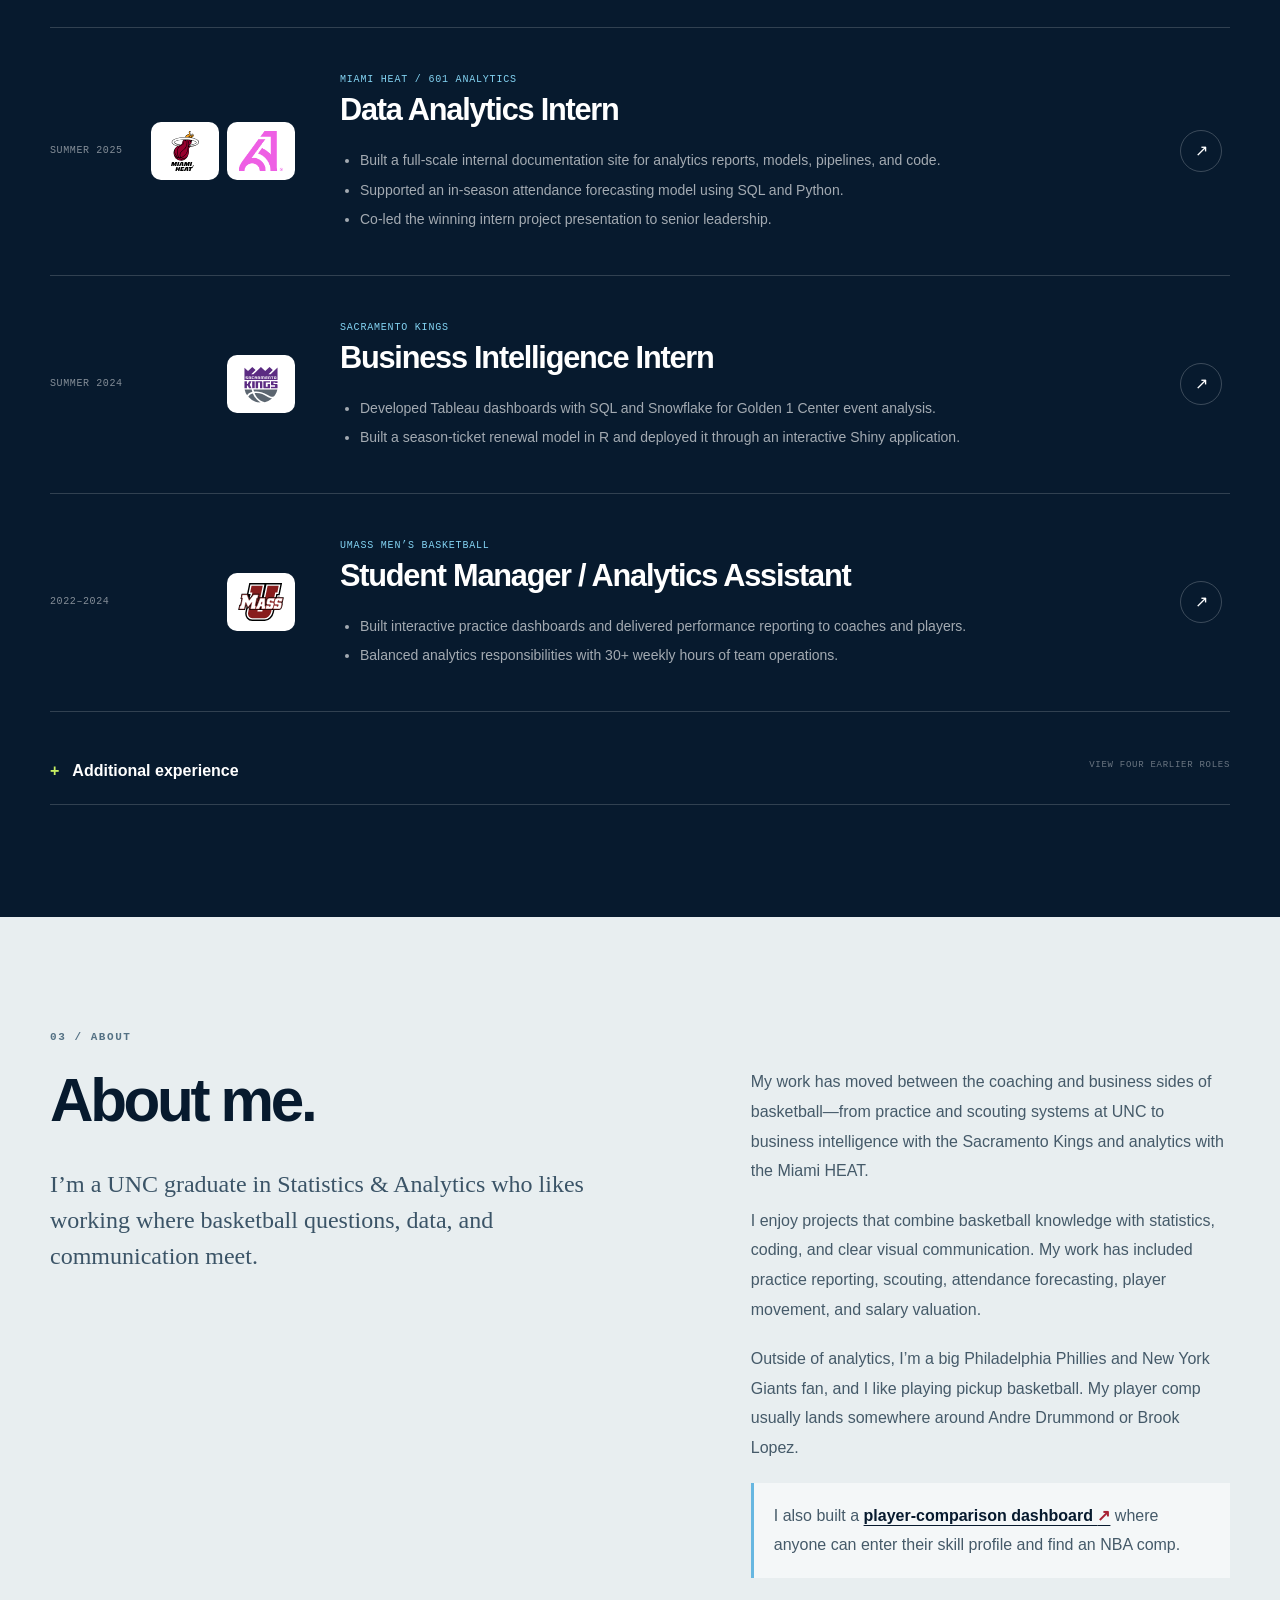
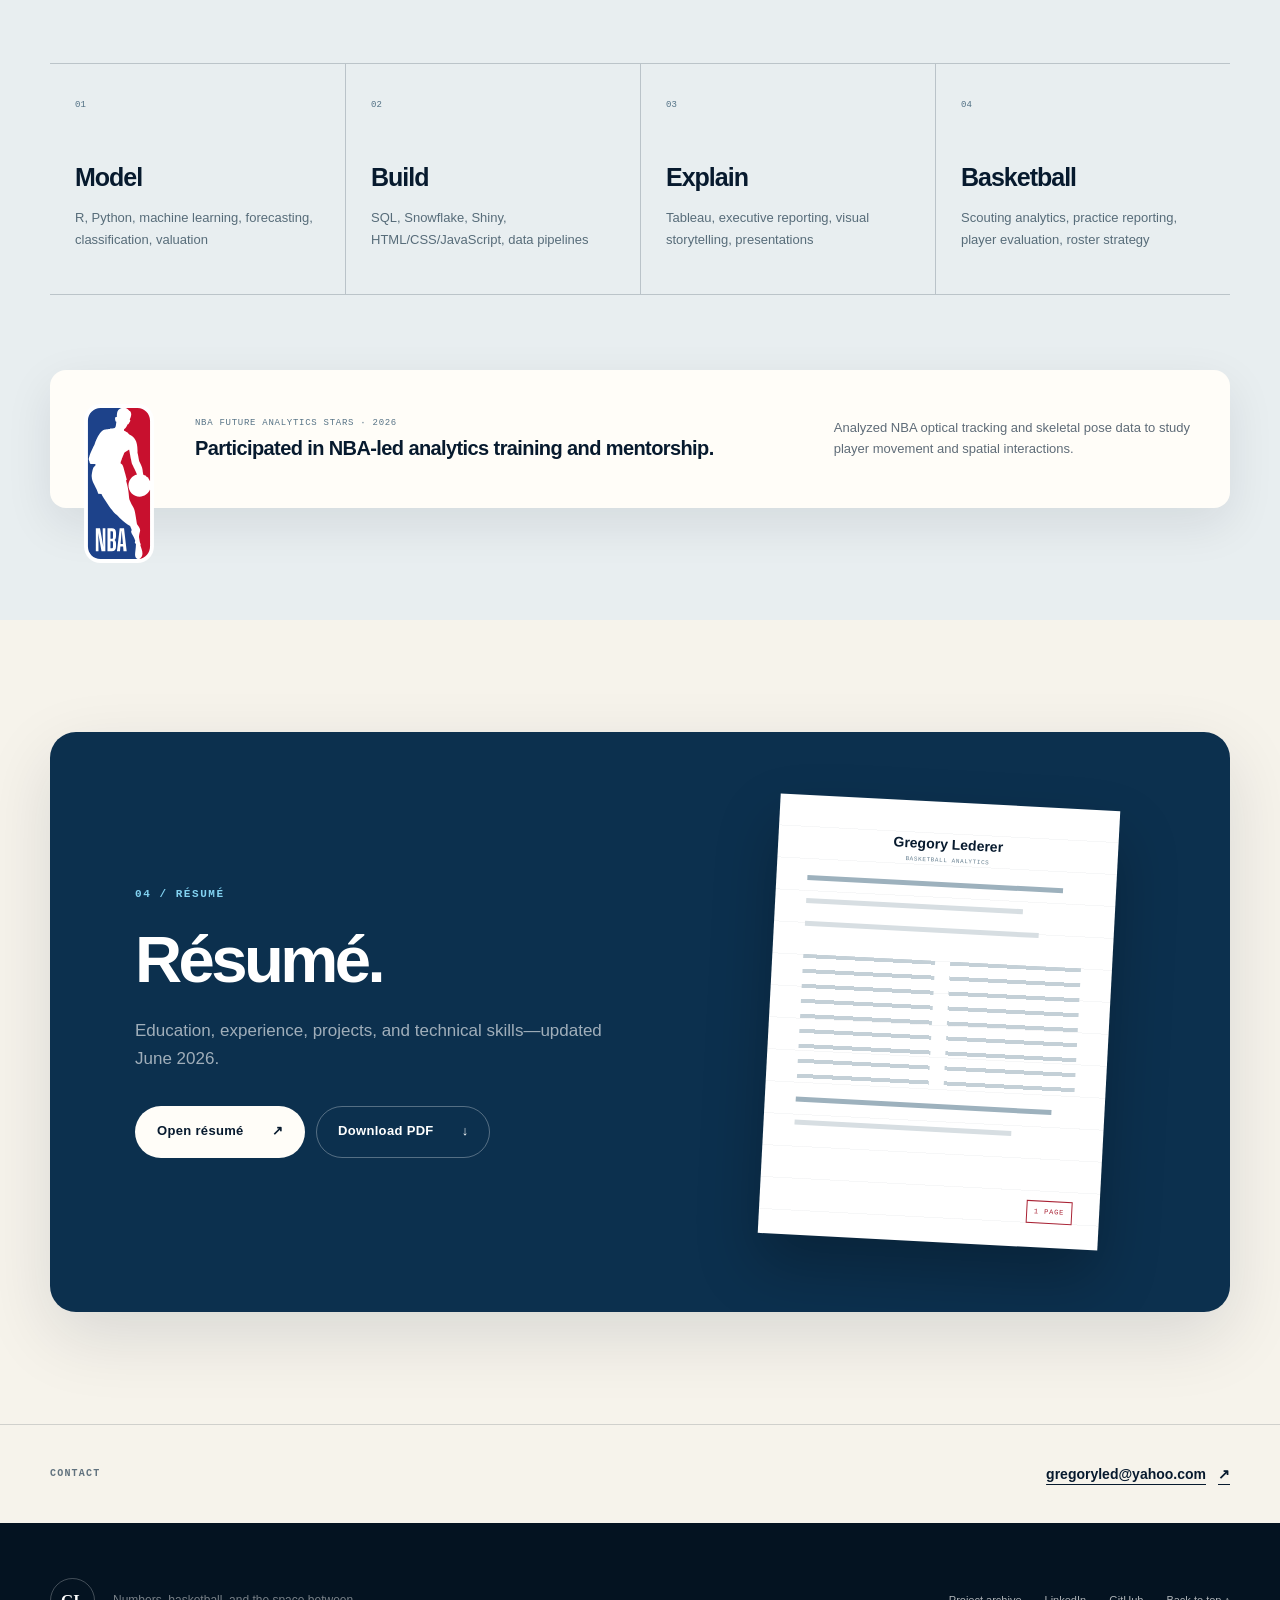
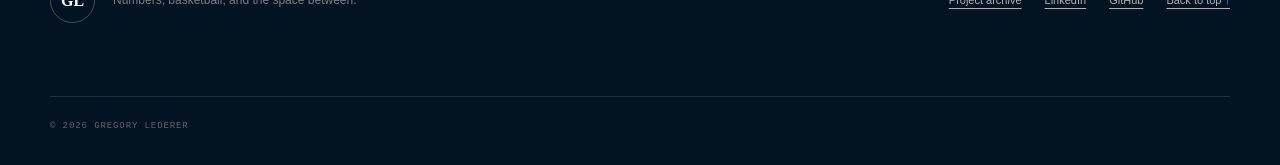
==== commit cfda8969: "Add NBA samples and improve mobile navigation" ====
--- a/index.html
+++ b/index.html
@@ -165,6 +165,28 @@
           </article>
         </div>
 
+        <article class="repo-feature" data-reveal>
+          <div class="repo-feature-copy">
+            <p class="project-kicker">Featured GitHub repository / NBA + Python</p>
+            <h3>NBA Samples</h3>
+            <p>A growing collection of NBA analytics work built with Python and the NBA API, including player-development reports, team-style PDFs, notebooks, and interactive tools.</p>
+            <ul class="tag-list" aria-label="NBA Samples tools">
+              <li>Python</li><li>nba_api</li><li>Jupyter</li><li>Streamlit</li>
+            </ul>
+            <a class="text-link" href="https://github.com/glederer04/NBA_Samples" target="_blank" rel="noopener noreferrer">View the repository <span>↗</span></a>
+          </div>
+          <a class="repo-feature-visual" href="https://github.com/glederer04/NBA_Samples" target="_blank" rel="noopener noreferrer" aria-label="Open the NBA Samples GitHub repository">
+            <div class="repo-window-bar" aria-hidden="true"><i></i><i></i><i></i><span>NBA_Samples / main</span></div>
+            <div class="repo-code" aria-hidden="true">
+              <img src="assets/images/logos/nba.svg" alt="">
+              <div><span>from</span> nba_api <span>import</span> stats</div>
+              <div><span>build</span>(reports, visuals, tools)</div>
+              <strong>Python notebooks + PDF outputs</strong>
+            </div>
+            <span class="repo-github">github.com/glederer04/NBA_Samples ↗</span>
+          </a>
+        </article>
+
         <div class="more-work-heading" data-reveal>
           <h3>More selected work</h3>
           <a href="archive.html">Browse the full archive <span>→</span></a>
@@ -313,7 +335,8 @@
         <div class="about-copy" data-reveal>
           <p>My work has moved between the coaching and business sides of basketball—from practice and scouting systems at UNC to business intelligence with the Sacramento Kings and analytics with the Miami HEAT.</p>
           <p>I enjoy projects that combine basketball knowledge with statistics, coding, and clear visual communication. My work has included practice reporting, scouting, attendance forecasting, player movement, and salary valuation.</p>
-          <p>Outside of analytics, I’m a big Philadelphia Phillies fan and a New York Giants fan.</p>
+          <p>Outside of analytics, I’m a big Philadelphia Phillies and New York Giants fan, and I like playing pickup basketball. My player comp usually lands somewhere around Andre Drummond or Brook Lopez.</p>
+          <p class="about-dashboard">I also built a <a href="https://lederer-nbasamples-player-comp.streamlit.app" target="_blank" rel="noopener noreferrer">player-comparison dashboard <span aria-hidden="true">↗</span></a> where anyone can enter their skill profile and find an NBA comp.</p>
         </div>
       </div>
 
--- a/assets/css/styles.css
+++ b/assets/css/styles.css
@@ -31,6 +31,7 @@
   -webkit-font-smoothing: antialiased;
 }
 body.nav-open { overflow: hidden; }
+body.nav-open .site-header { backdrop-filter: none; }
 img { display: block; max-width: 100%; height: auto; }
 a { color: inherit; }
 button, input { font: inherit; }
@@ -299,6 +300,25 @@
 .report-media::before { content: ""; position: absolute; inset: 0; background: radial-gradient(circle at 20% 20%, rgba(255,255,255,.11), transparent 45%); }
 .report-media img { position: relative; z-index: 1; width: min(100%, 380px); max-height: 455px; object-fit: cover; object-position: top; box-shadow: 0 20px 60px rgba(31,3,9,.38); transition: transform .35s ease; }
 .project-feature-red .project-content { background: #fff9f5; }
+.repo-feature { margin-top: 28px; display: grid; grid-template-columns: 1.05fr .95fr; overflow: hidden; border-radius: var(--radius); background: var(--ink); color: #fff; box-shadow: var(--shadow); }
+.repo-feature-copy { padding: 58px 60px; }
+.repo-feature-copy .project-kicker { color: var(--blue-bright); }
+.repo-feature-copy h3 { margin: 12px 0 18px; font-size: clamp(2.2rem, 4vw, 3.8rem); line-height: 1; letter-spacing: -.055em; }
+.repo-feature-copy > p:not(.project-kicker) { max-width: 610px; margin: 0; color: rgba(255,255,255,.66); font-size: 15px; }
+.repo-feature-copy .tag-list { margin: 27px 0 30px; }
+.repo-feature-copy .tag-list li { border-color: rgba(255,255,255,.17); color: rgba(255,255,255,.68); }
+.repo-feature-copy .text-link span { color: var(--lime); }
+.repo-feature-visual { position: relative; min-height: 370px; padding: 35px; display: flex; flex-direction: column; overflow: hidden; background: #0e3455; color: #fff; text-decoration: none; }
+.repo-feature-visual::before { content: ""; position: absolute; inset: 0; background-image: linear-gradient(rgba(255,255,255,.045) 1px, transparent 1px), linear-gradient(90deg, rgba(255,255,255,.045) 1px, transparent 1px); background-size: 38px 38px; }
+.repo-window-bar { position: relative; z-index: 1; display: flex; align-items: center; gap: 7px; color: rgba(255,255,255,.52); font-family: var(--font-mono); font-size: 9px; }
+.repo-window-bar i { width: 8px; height: 8px; border-radius: 50%; background: rgba(255,255,255,.23); }
+.repo-window-bar span { margin-left: 8px; }
+.repo-code { position: relative; z-index: 1; margin: auto 0; display: grid; gap: 13px; font-family: var(--font-mono); font-size: 13px; }
+.repo-code img { width: 58px; height: 82px; margin-bottom: 7px; object-fit: contain; object-position: left center; filter: drop-shadow(0 10px 20px rgba(0,0,0,.2)); }
+.repo-code div { color: rgba(255,255,255,.8); }
+.repo-code div span { color: var(--lime); }
+.repo-code strong { margin-top: 5px; color: var(--blue-bright); font-size: 10px; font-weight: 500; letter-spacing: .05em; text-transform: uppercase; }
+.repo-github { position: relative; z-index: 1; color: rgba(255,255,255,.52); font-family: var(--font-mono); font-size: 9px; letter-spacing: .02em; }
 .more-work-heading { margin: 85px 0 26px; display: flex; align-items: end; justify-content: space-between; border-bottom: 1px solid var(--line); padding-bottom: 18px; }
 .more-work-heading h3 { margin: 0; color: var(--ink); font-size: 25px; letter-spacing: -.035em; }
 .more-work-heading a { color: #4f6575; font-size: 12px; font-weight: 800; text-underline-offset: 5px; }
@@ -368,6 +388,9 @@
 .about-copy { padding-top: 38px; color: #455a69; font-size: 16px; line-height: 1.85; }
 .about-copy p { margin: 0; }
 .about-copy p + p { margin-top: 20px; }
+.about-dashboard { padding: 18px 20px; border-left: 3px solid var(--blue); background: rgba(255,255,255,.55); }
+.about-dashboard a { color: var(--ink); font-weight: 800; text-underline-offset: 4px; }
+.about-dashboard a span { color: var(--red); }
 .skills-grid { display: grid; grid-template-columns: repeat(4, 1fr); margin-top: 85px; border-top: 1px solid rgba(7,26,46,.2); border-bottom: 1px solid rgba(7,26,46,.2); }
 .skills-grid article { min-height: 230px; padding: 25px; }
 .skills-grid article + article { border-left: 1px solid rgba(7,26,46,.2); }
@@ -455,7 +478,7 @@
   .nav-toggle[aria-expanded="true"] span:nth-child(2) { transform: translateY(7px) rotate(45deg); }
   .nav-toggle[aria-expanded="true"] span:nth-child(3) { opacity: 0; }
   .nav-toggle[aria-expanded="true"] span:nth-child(4) { transform: translateY(-7px) rotate(-45deg); }
-  .site-nav { position: fixed; inset: 0; display: flex; flex-direction: column; justify-content: center; align-items: flex-start; gap: 15px; padding: 80px 38px; background: var(--ink); transform: translateX(100%); transition: transform .25s ease; }
+  .site-nav { position: fixed; inset: 0; z-index: 1; width: 100vw; height: 100dvh; min-height: 100vh; display: flex; flex-direction: column; justify-content: center; align-items: flex-start; gap: 15px; padding: 80px 38px; overflow-y: auto; overscroll-behavior: contain; background: var(--ink); transform: translateX(100%); transition: transform .25s ease; }
   .site-nav.is-open { transform: translateX(0); }
   .site-nav a { width: 100%; padding: 8px 0; color: #fff; font-size: 29px; letter-spacing: -.03em; }
   .site-nav .nav-cta { width: auto; margin-top: 18px; padding: 10px 20px; font-size: 14px; letter-spacing: 0; }
@@ -474,6 +497,8 @@
   .project-content { min-height: 410px; }
   .project-grid { grid-template-columns: 1fr 1fr; }
   .project-card:last-child { grid-column: 1 / -1; }
+  .repo-feature { grid-template-columns: 1fr; }
+  .repo-feature-visual { min-height: 330px; }
   .timeline-item { grid-template-columns: 190px 1fr 42px; gap: 26px; }
   .about-grid { grid-template-columns: 1fr; gap: 30px; }
   .about-copy { padding-top: 0; }
@@ -509,6 +534,8 @@
   .project-media { min-height: 335px; }
   .project-content { min-height: 0; padding: 38px 28px 42px; }
   .project-content h3 { font-size: 2.35rem; }
+  .repo-feature-copy { padding: 40px 28px 43px; }
+  .repo-feature-visual { min-height: 310px; padding: 28px; }
   .practice-media { padding: 77px 22px 35px; }
   .practice-ui { min-height: 185px; padding: 16px; }
   .practice-chart { height: 118px; }
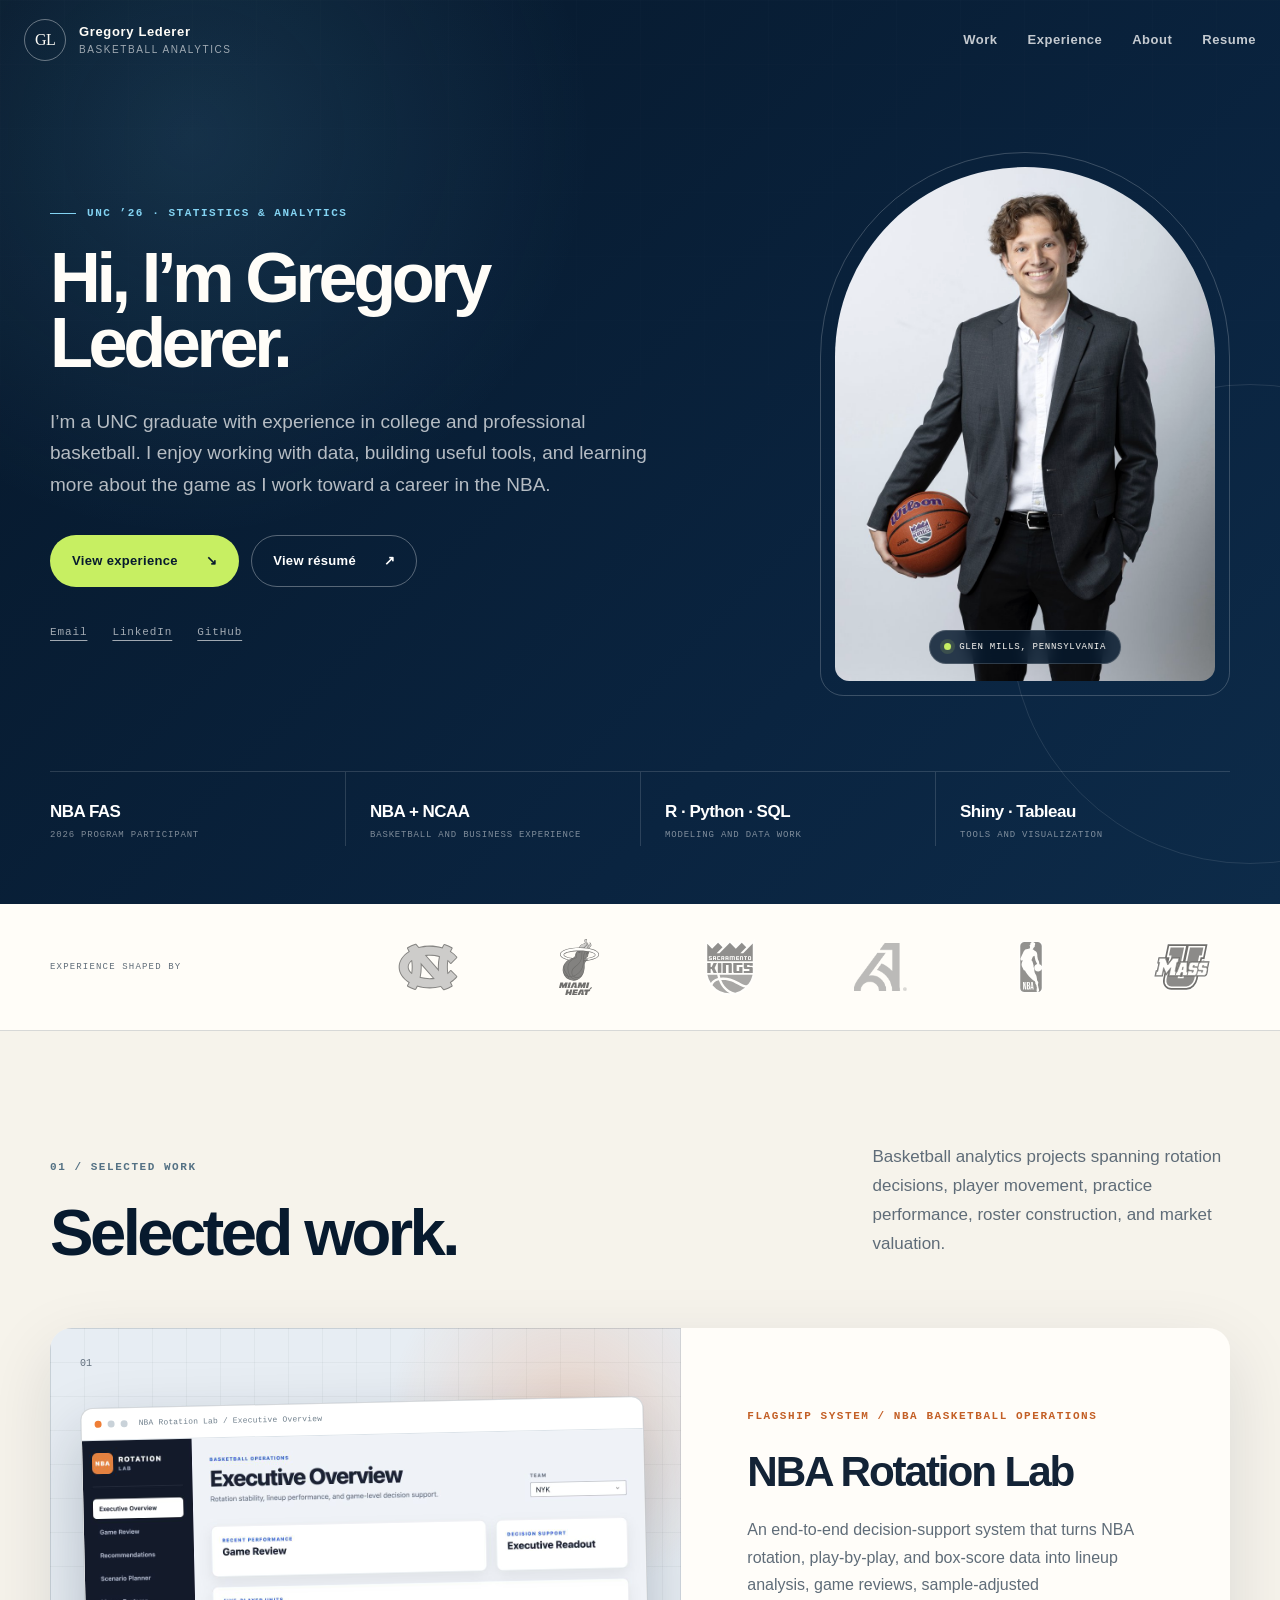
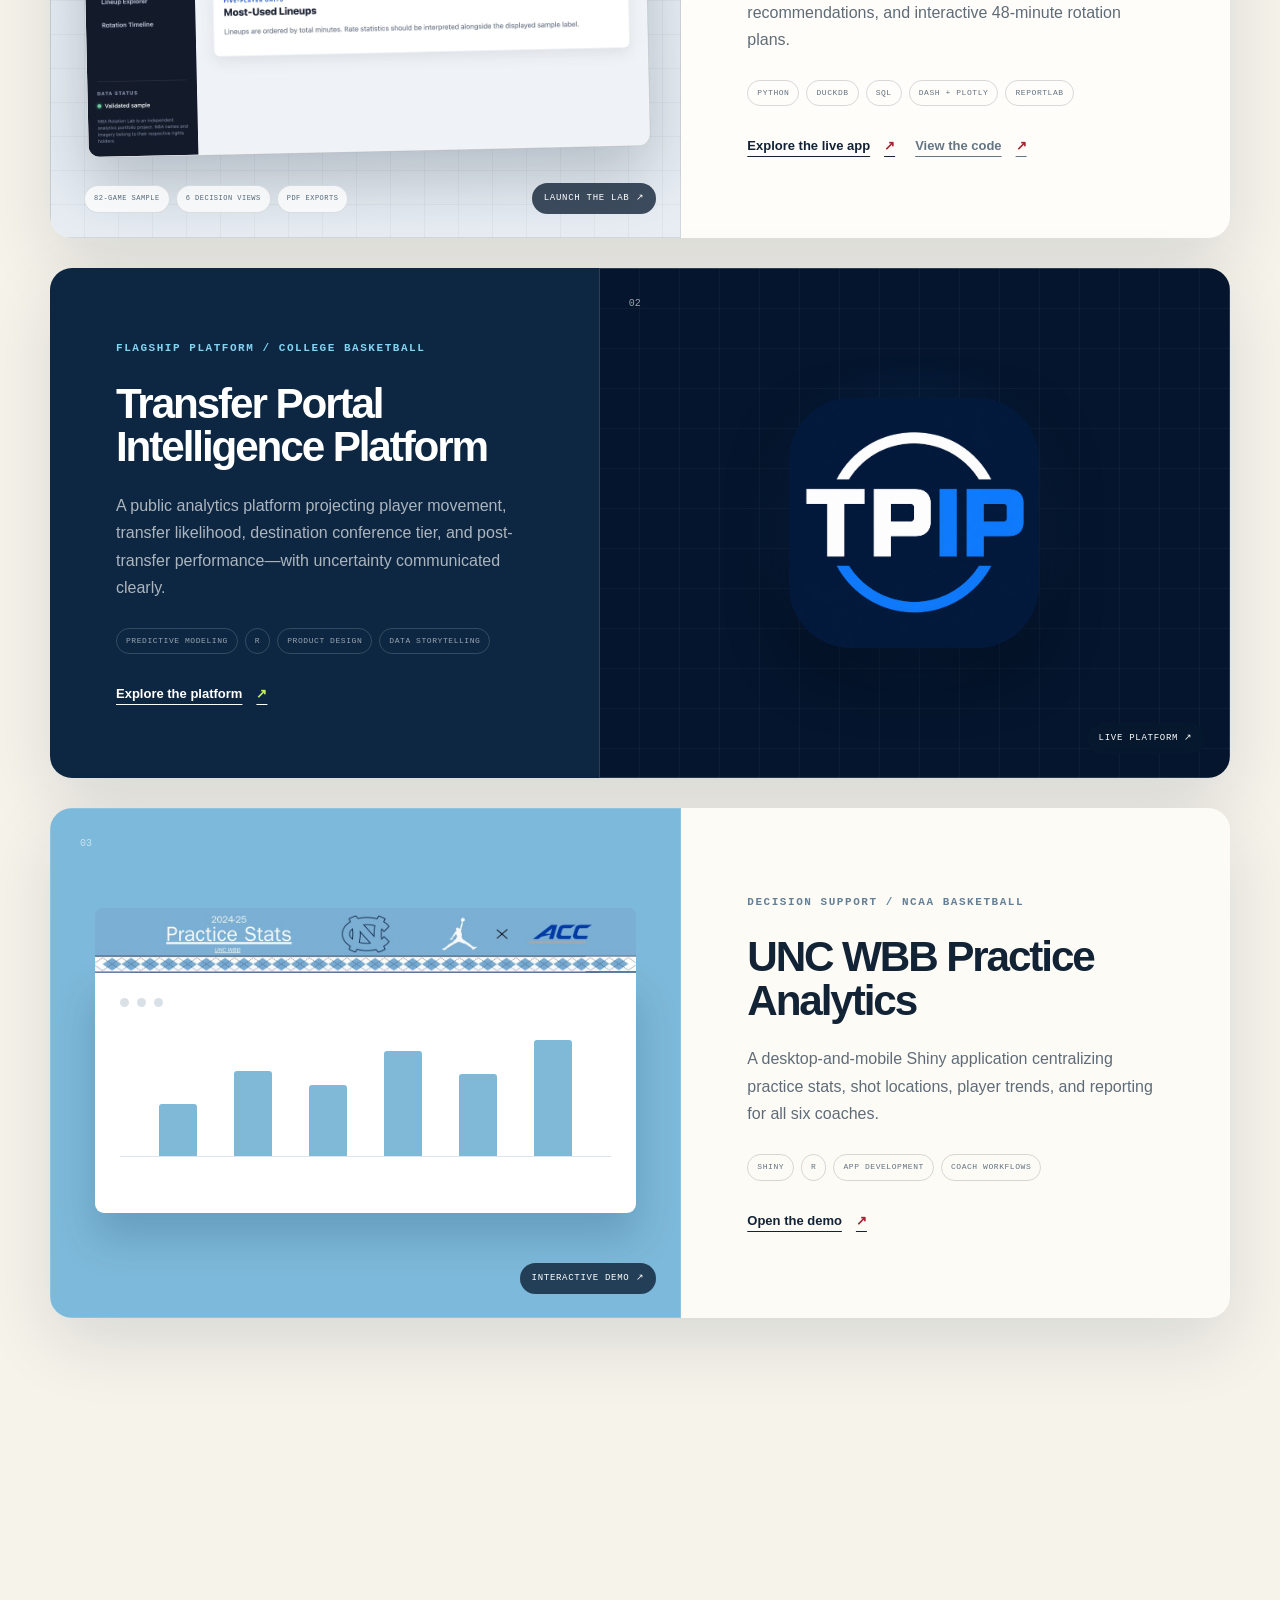
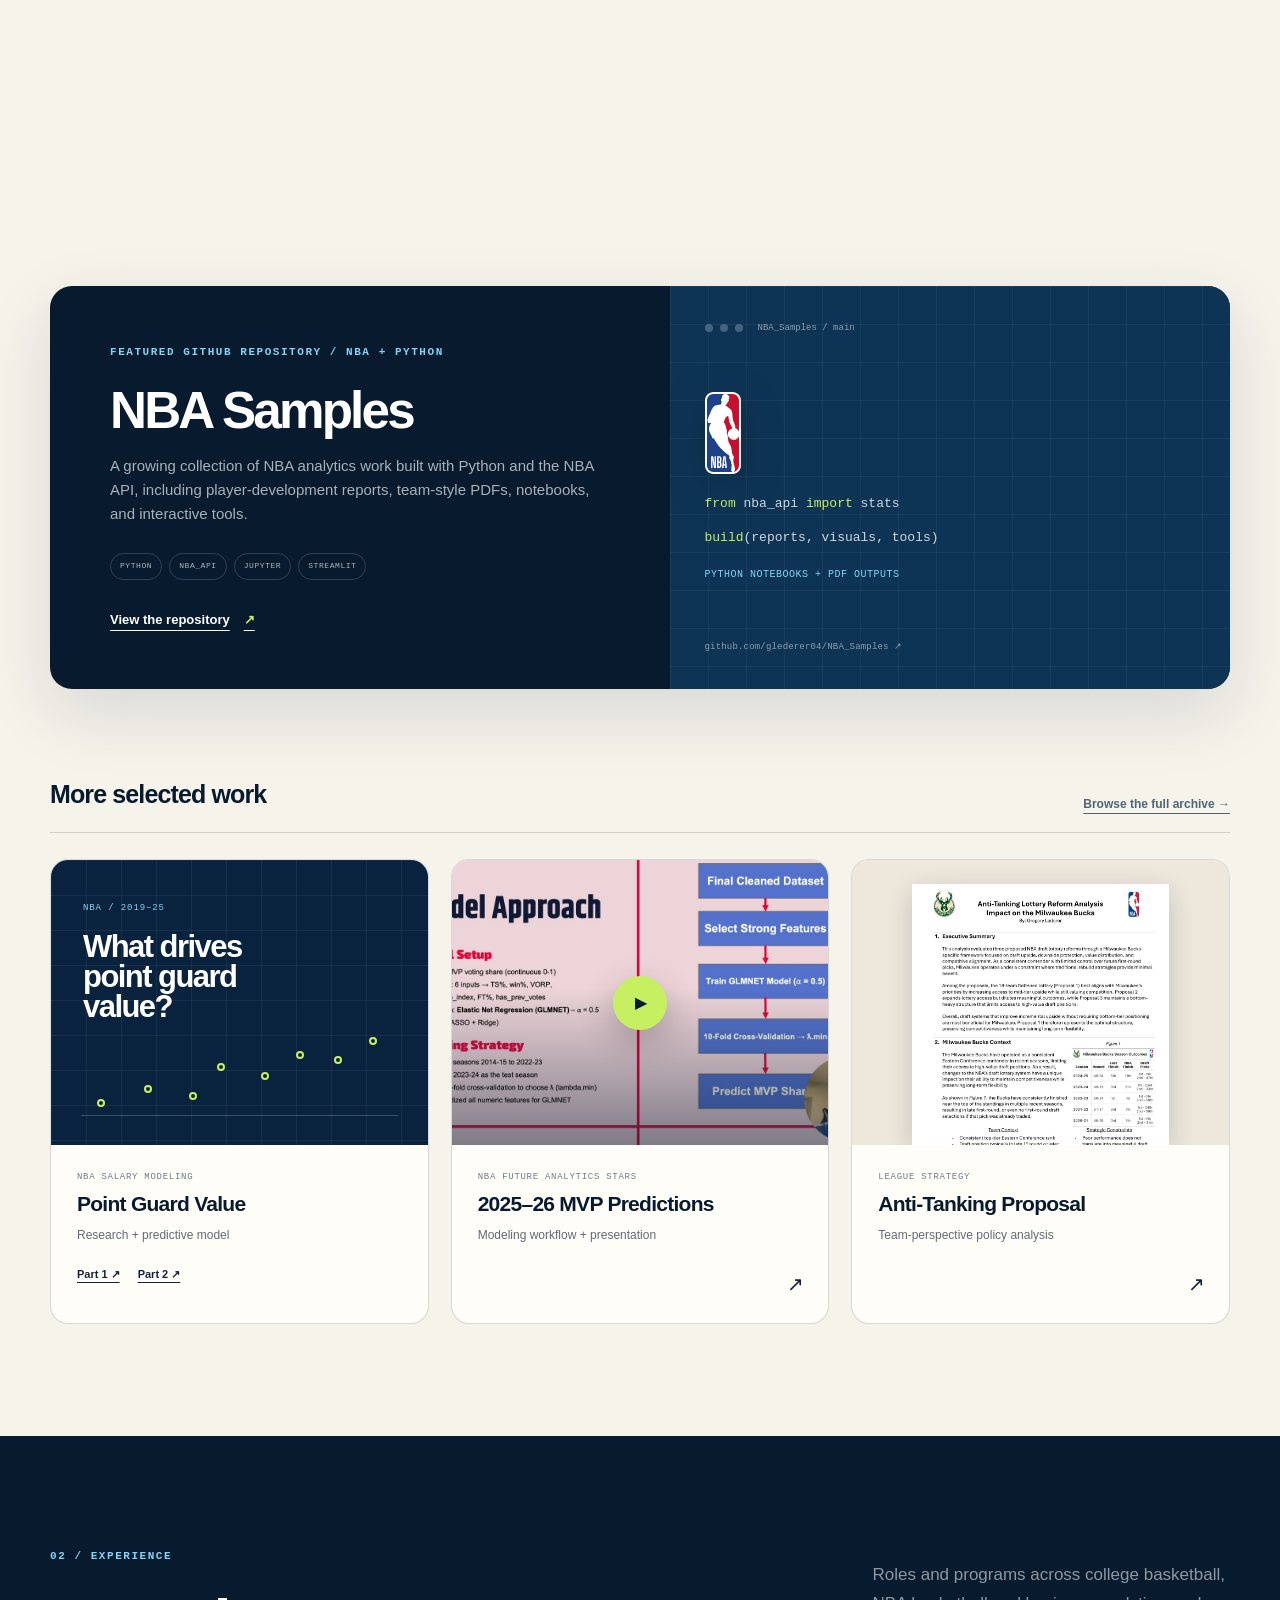
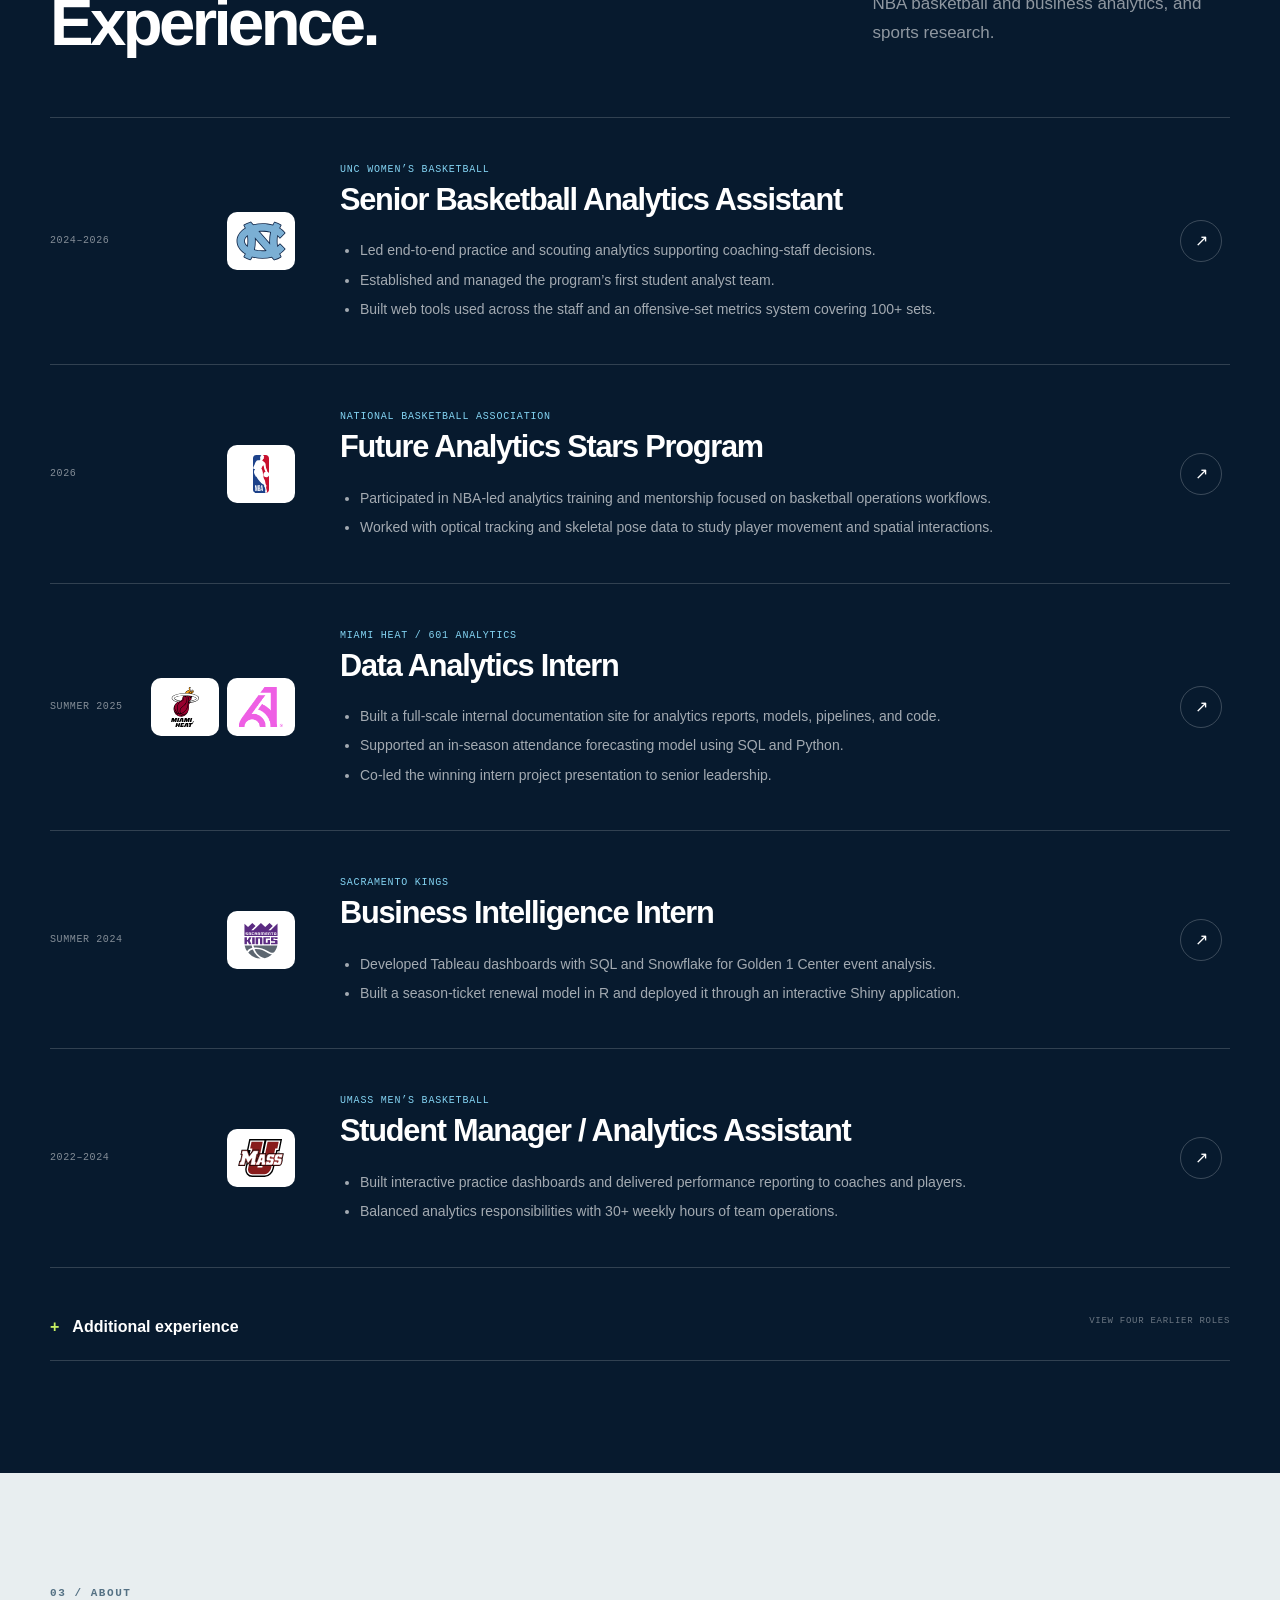
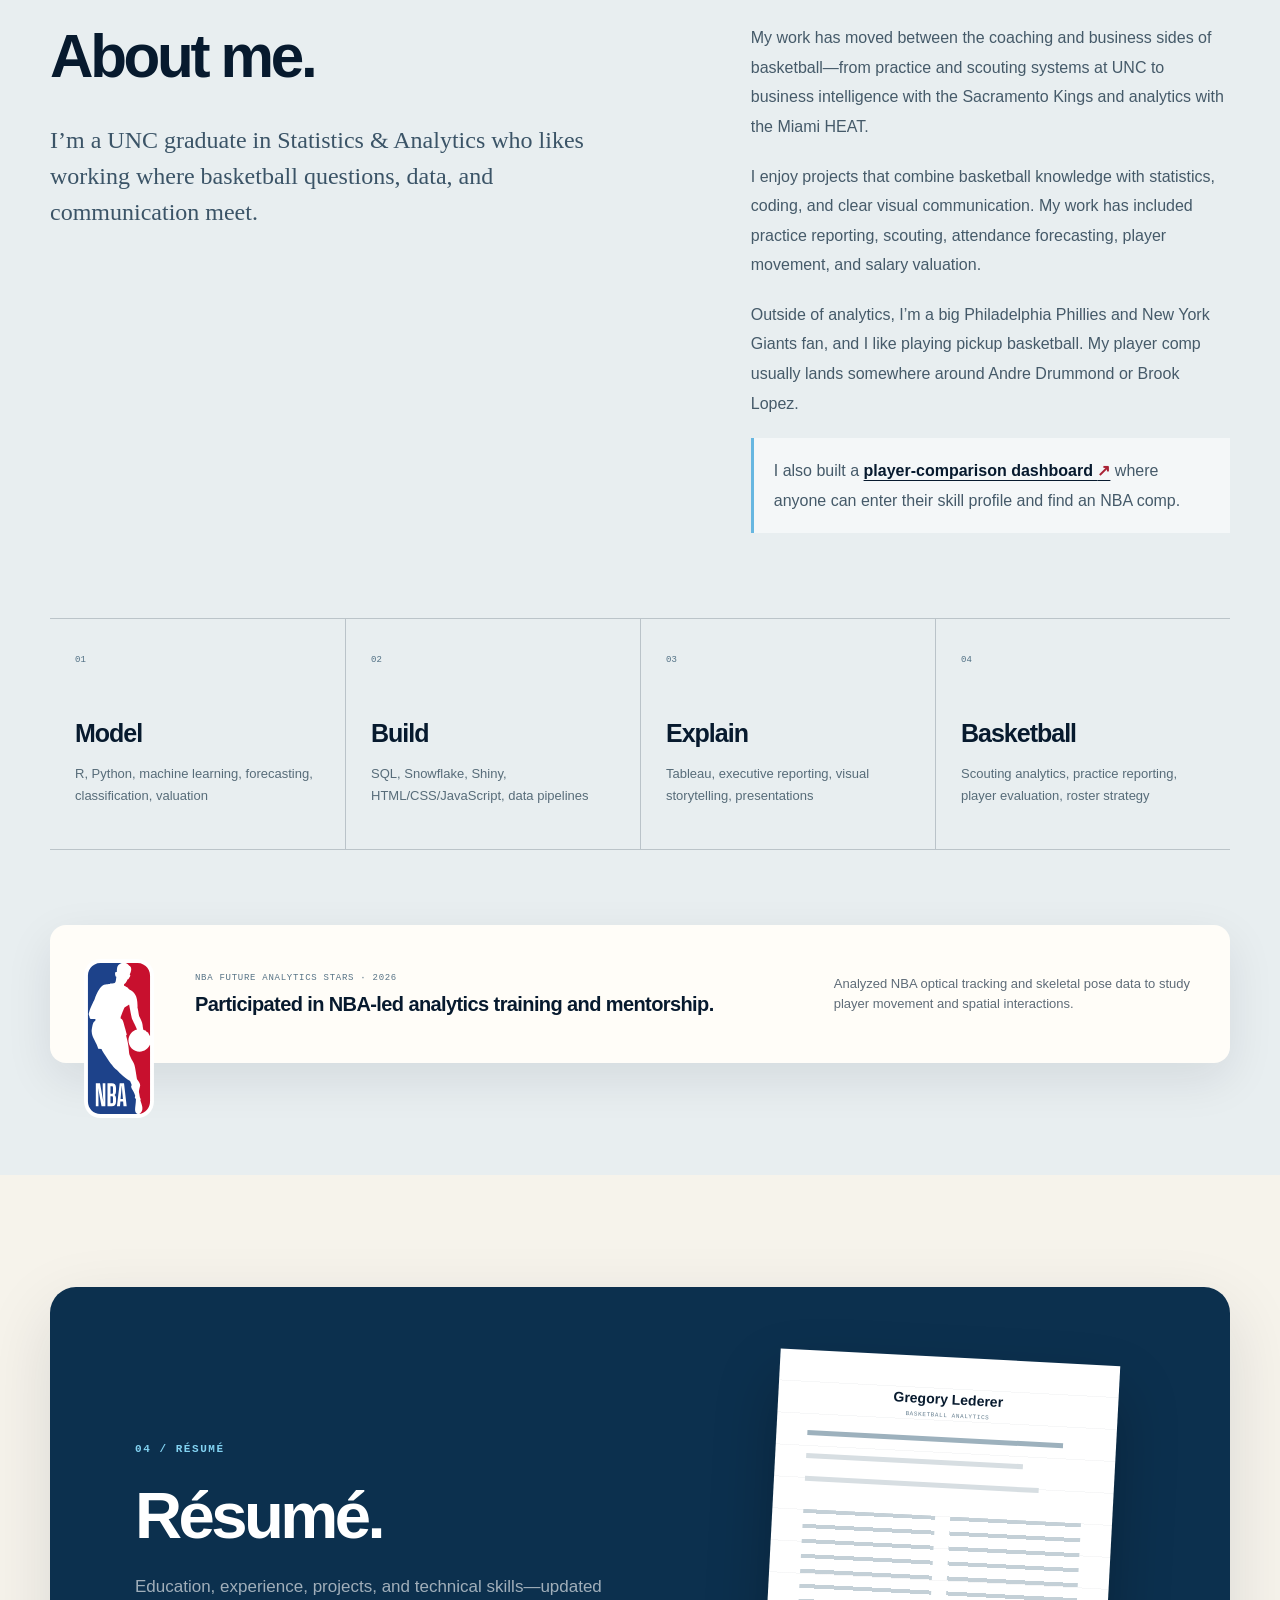
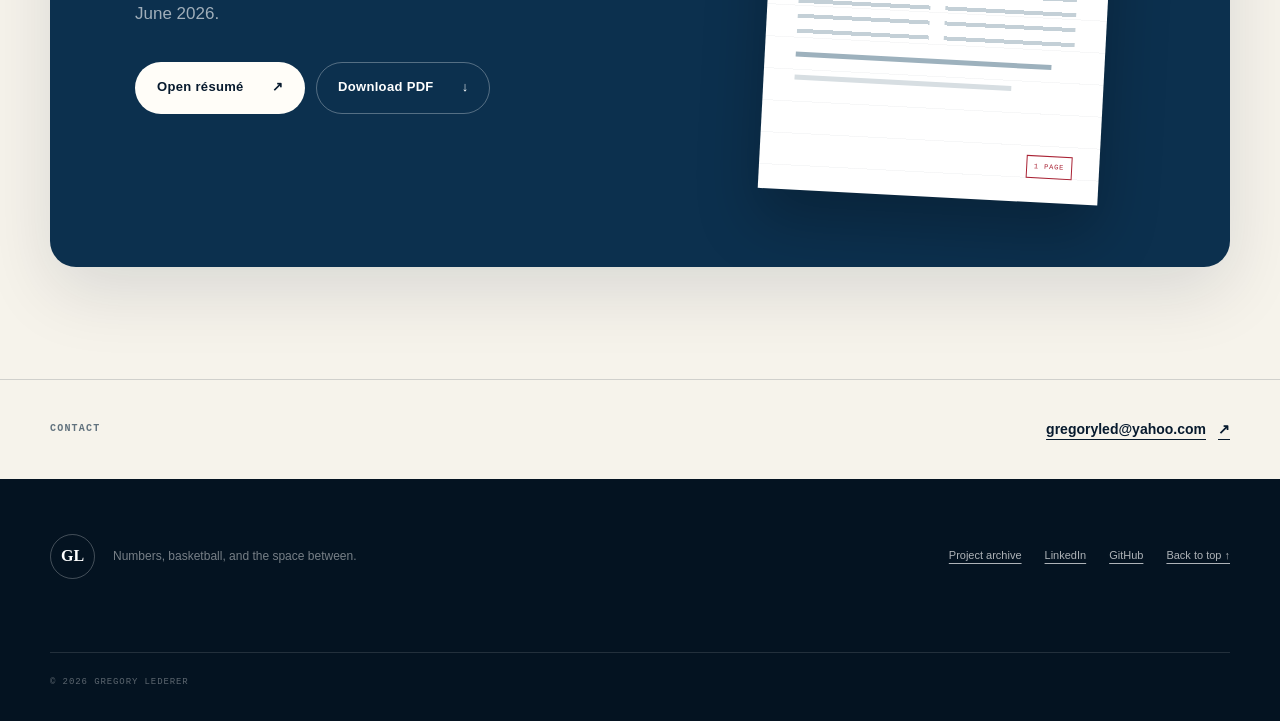
==== commit 1d7aa7d5: "Feature NBA Rotation Lab" ====
--- a/index.html
+++ b/index.html
@@ -105,13 +105,37 @@
             <p class="section-index">01 / Selected work</p>
             <h2 id="work-title">Selected work.</h2>
           </div>
-          <p>Basketball analytics projects spanning player movement, practice performance, roster construction, and market valuation.</p>
+          <p>Basketball analytics projects spanning rotation decisions, player movement, practice performance, roster construction, and market valuation.</p>
         </div>
 
         <div class="featured-projects">
+          <article class="project-feature project-feature-rotation" data-reveal>
+            <a class="project-media rotation-lab-media" href="https://glederer-nba-rotation-lab.onrender.com" target="_blank" rel="noopener noreferrer" aria-label="Open NBA Rotation Lab">
+              <div class="project-number">01</div>
+              <div class="rotation-browser" aria-hidden="true">
+                <div class="rotation-browser-bar"><i></i><i></i><i></i><span>NBA Rotation Lab / Executive Overview</span></div>
+                <img src="assets/images/projects/nba-rotation-lab.png" width="1280" height="720" alt="NBA Rotation Lab executive overview showing team results, data validation, and lineup analysis" loading="lazy">
+              </div>
+              <div class="rotation-proof" aria-hidden="true"><span>82-game sample</span><span>6 decision views</span><span>PDF exports</span></div>
+              <span class="media-link" aria-hidden="true">Launch the lab ↗</span>
+            </a>
+            <div class="project-content">
+              <p class="project-kicker">Flagship system / NBA basketball operations</p>
+              <h3>NBA Rotation Lab</h3>
+              <p>An end-to-end decision-support system that turns NBA rotation, play-by-play, and box-score data into lineup analysis, game reviews, sample-adjusted recommendations, and interactive 48-minute rotation plans.</p>
+              <ul class="tag-list" aria-label="NBA Rotation Lab tools">
+                <li>Python</li><li>DuckDB</li><li>SQL</li><li>Dash + Plotly</li><li>ReportLab</li>
+              </ul>
+              <div class="project-links">
+                <a class="text-link" href="https://glederer-nba-rotation-lab.onrender.com" target="_blank" rel="noopener noreferrer">Explore the live app <span>↗</span></a>
+                <a class="text-link text-link-secondary" href="https://github.com/glederer04/NBA_Samples/tree/main/nba_rotation_lab" target="_blank" rel="noopener noreferrer">View the code <span>↗</span></a>
+              </div>
+            </div>
+          </article>
+
           <article class="project-feature project-feature-dark" data-reveal>
             <a class="project-media tpip-media" href="https://glederer04.github.io/Test-Transfer-Portal-Model/" target="_blank" rel="noopener noreferrer" aria-label="Open Transfer Portal Intelligence Platform">
-              <div class="project-number">01</div>
+              <div class="project-number">02</div>
               <img src="assets/images/projects/tpip-logo.png" width="1254" height="1254" alt="Transfer Portal Intelligence Platform logo" loading="lazy">
               <span class="media-link" aria-hidden="true">Live platform ↗</span>
             </a>
@@ -128,7 +152,7 @@
 
           <article class="project-feature project-feature-light" data-reveal>
             <a class="project-media practice-media" href="https://gregorylederer.shinyapps.io/DEMO_UNC_WBB_24-25Prac/" target="_blank" rel="noopener noreferrer" aria-label="Open UNC Women's Basketball practice analytics demo">
-              <div class="project-number">02</div>
+              <div class="project-number">03</div>
               <img src="assets/images/projects/unc-practice.jpg" width="1250" height="150" alt="UNC Women's Basketball practice analytics dashboard banner" loading="lazy">
               <div class="practice-ui" aria-hidden="true">
                 <div><span></span><span></span><span></span></div>
@@ -149,7 +173,7 @@
 
           <article class="project-feature project-feature-red" data-reveal>
             <a class="project-media report-media" href="assets/documents/reports/WNBA_FreeAgency.pdf" target="_blank" rel="noopener" aria-label="Open WNBA Free Agency report">
-              <div class="project-number">03</div>
+              <div class="project-number">04</div>
               <img src="assets/images/projects/wnba-free-agency.jpg" width="850" height="1100" alt="First page of the 2026 WNBA free-agent market analysis" loading="lazy">
               <span class="media-link" aria-hidden="true">View report ↗</span>
             </a>
--- a/assets/css/styles.css
+++ b/assets/css/styles.css
@@ -270,6 +270,24 @@
 .project-media::after { content: ""; position: absolute; inset: 0; border: 1px solid rgba(255,255,255,.14); border-radius: inherit; pointer-events: none; }
 .project-number { position: absolute; top: 28px; left: 30px; z-index: 2; color: rgba(255,255,255,.6); font-family: var(--font-mono); font-size: 10px; }
 .media-link { position: absolute; right: 25px; bottom: 24px; z-index: 2; padding: 8px 12px; border-radius: 999px; background: rgba(7,26,46,.76); color: #fff; backdrop-filter: blur(8px); font-family: var(--font-mono); font-size: 9px; letter-spacing: .08em; text-transform: uppercase; }
+.rotation-lab-media { padding: 66px 34px 78px; background: #e7edf3; }
+.rotation-lab-media::before { content: ""; position: absolute; inset: 0; background: radial-gradient(circle at 82% 18%, rgba(239,126,54,.22), transparent 27%), linear-gradient(rgba(7,26,46,.04) 1px, transparent 1px), linear-gradient(90deg, rgba(7,26,46,.04) 1px, transparent 1px); background-size: auto, 34px 34px, 34px 34px; }
+.rotation-lab-media::after { border-color: rgba(7,26,46,.1); }
+.rotation-lab-media .project-number { color: rgba(7,26,46,.58); }
+.rotation-browser { position: relative; z-index: 1; width: min(100%, 660px); overflow: hidden; border: 1px solid rgba(7,26,46,.17); border-radius: 12px; background: #fff; box-shadow: 0 28px 65px rgba(7,26,46,.23); transform: rotate(-1.25deg); transition: transform .35s ease, box-shadow .35s ease; }
+.rotation-lab-media:hover .rotation-browser { transform: rotate(0) translateY(-4px); box-shadow: 0 34px 75px rgba(7,26,46,.28); }
+.rotation-browser-bar { height: 32px; padding: 0 13px; display: flex; align-items: center; gap: 6px; border-bottom: 1px solid #dce3e9; color: #71808d; font-family: var(--font-mono); font-size: 8px; letter-spacing: .02em; }
+.rotation-browser-bar i { width: 7px; height: 7px; border-radius: 50%; background: #c9d2d9; }
+.rotation-browser-bar i:first-child { background: #ef7e36; }
+.rotation-browser-bar span { margin-left: 5px; overflow: hidden; text-overflow: ellipsis; white-space: nowrap; }
+.rotation-browser img { width: 100%; height: auto; display: block; transition: transform .35s ease; }
+.rotation-lab-media:hover .rotation-browser img { transform: scale(1.012); }
+.rotation-proof { position: absolute; left: 34px; right: 118px; bottom: 25px; z-index: 2; display: flex; gap: 6px; }
+.rotation-proof span { padding: 7px 9px; border: 1px solid rgba(7,26,46,.12); border-radius: 999px; background: rgba(255,255,255,.74); color: #526878; backdrop-filter: blur(8px); font-family: var(--font-mono); font-size: 7px; letter-spacing: .07em; text-transform: uppercase; }
+.project-feature-rotation .project-content { background: #fffdf9; }
+.project-feature-rotation .project-kicker { color: #c35f26; }
+.project-links { display: flex; flex-wrap: wrap; gap: 20px; }
+.text-link-secondary { color: #647684; }
 .tpip-media { background: #04152d; }
 .tpip-media::before { content: ""; position: absolute; inset: 0; background: radial-gradient(circle at 50% 50%, rgba(43,124,235,.22), transparent 42%), linear-gradient(rgba(255,255,255,.035) 1px, transparent 1px), linear-gradient(90deg, rgba(255,255,255,.035) 1px, transparent 1px); background-size: auto, 40px 40px, 40px 40px; }
 .tpip-media img { position: relative; z-index: 1; width: min(46%, 250px); border-radius: 25%; box-shadow: 0 25px 60px rgba(0,0,0,.35); transition: transform .35s ease; }
@@ -494,6 +512,8 @@
   .project-feature, .project-feature:nth-child(even) { grid-template-columns: 1fr; }
   .project-feature:nth-child(even) .project-media { order: 0; }
   .project-media { min-height: 420px; }
+  .rotation-lab-media { padding: 58px 28px 72px; }
+  .rotation-proof { left: 28px; }
   .project-content { min-height: 410px; }
   .project-grid { grid-template-columns: 1fr 1fr; }
   .project-card:last-child { grid-column: 1 / -1; }
@@ -532,6 +552,10 @@
   .organization-logo img { inset: 8px; width: calc(100% - 16px); height: calc(100% - 16px); }
   .section-heading h2, .about-intro h2, .resume-copy h2 { font-size: clamp(2.6rem, 13vw, 4rem); }
   .project-media { min-height: 335px; }
+  .rotation-lab-media { min-height: 340px; padding: 56px 20px 75px; }
+  .rotation-proof { left: 20px; right: 20px; bottom: 20px; flex-wrap: wrap; }
+  .rotation-proof span { font-size: 6px; }
+  .rotation-lab-media .media-link { display: none; }
   .project-content { min-height: 0; padding: 38px 28px 42px; }
   .project-content h3 { font-size: 2.35rem; }
   .repo-feature-copy { padding: 40px 28px 43px; }
